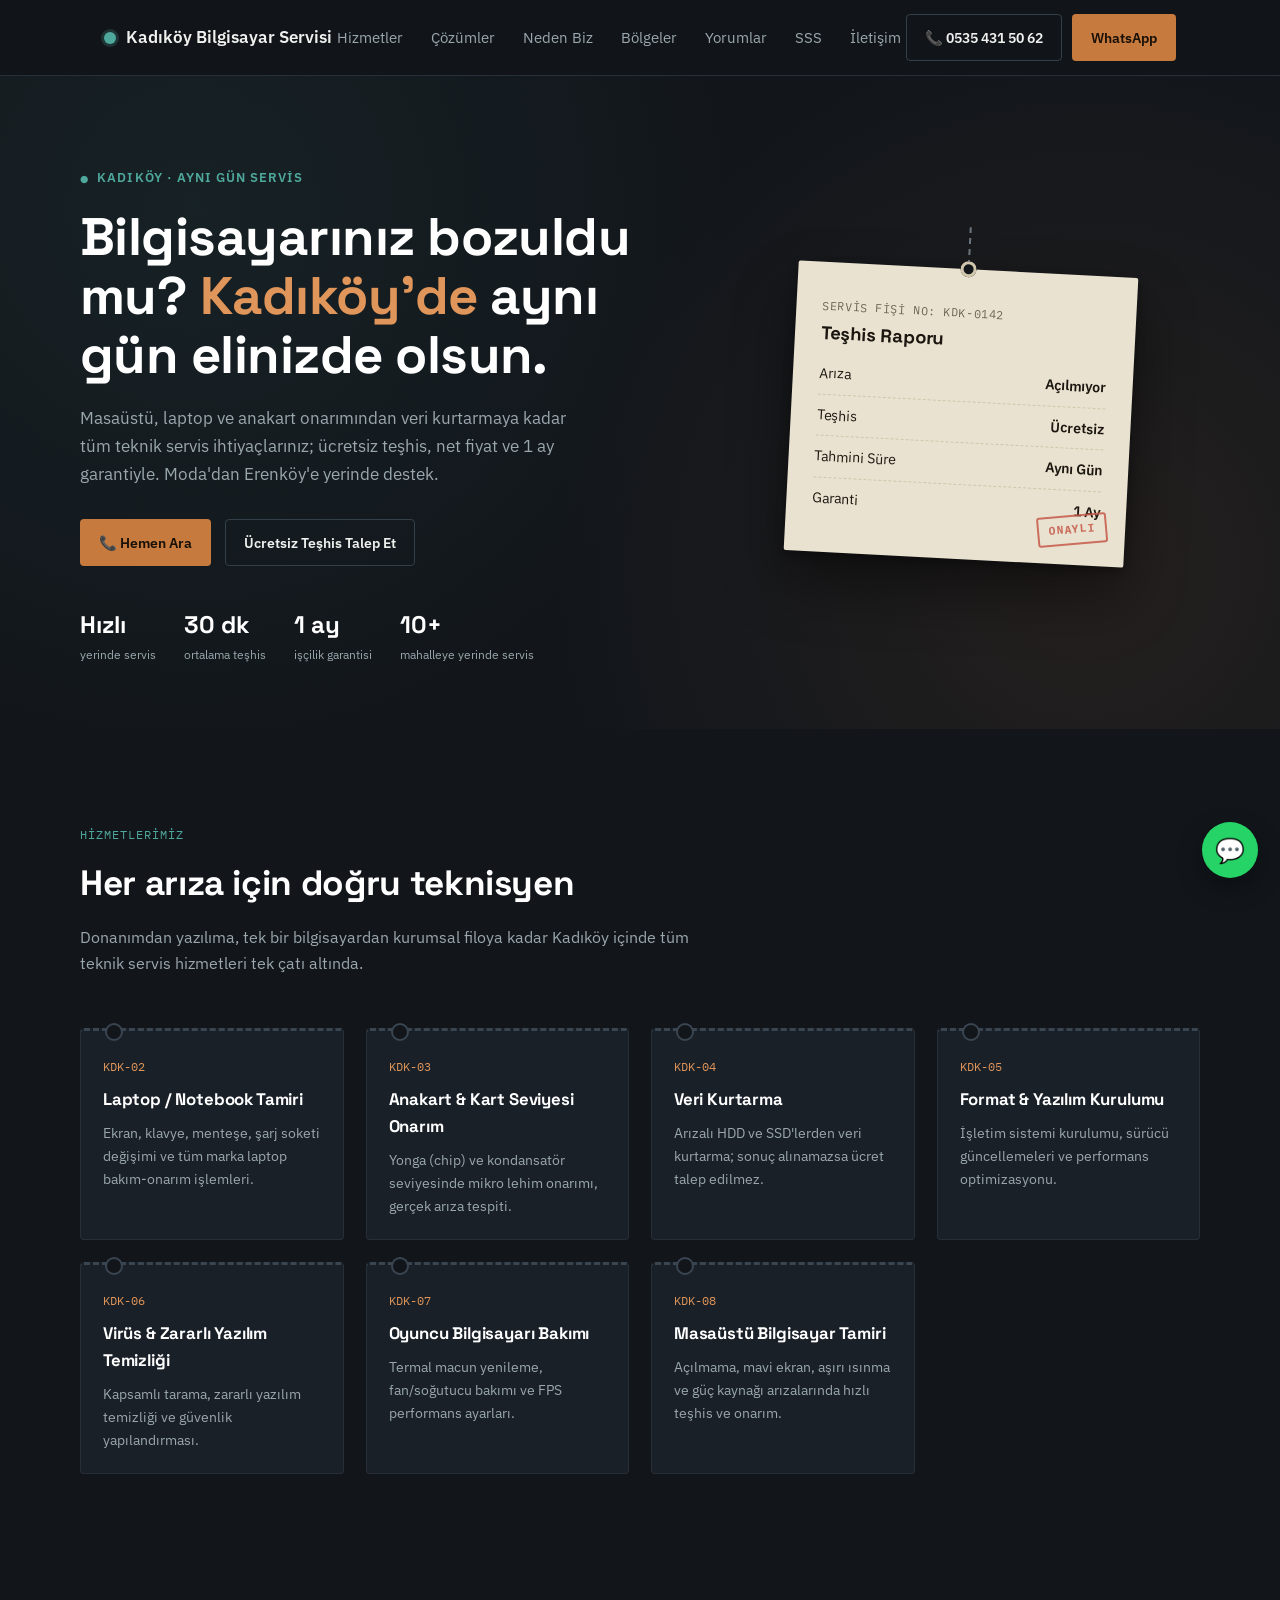
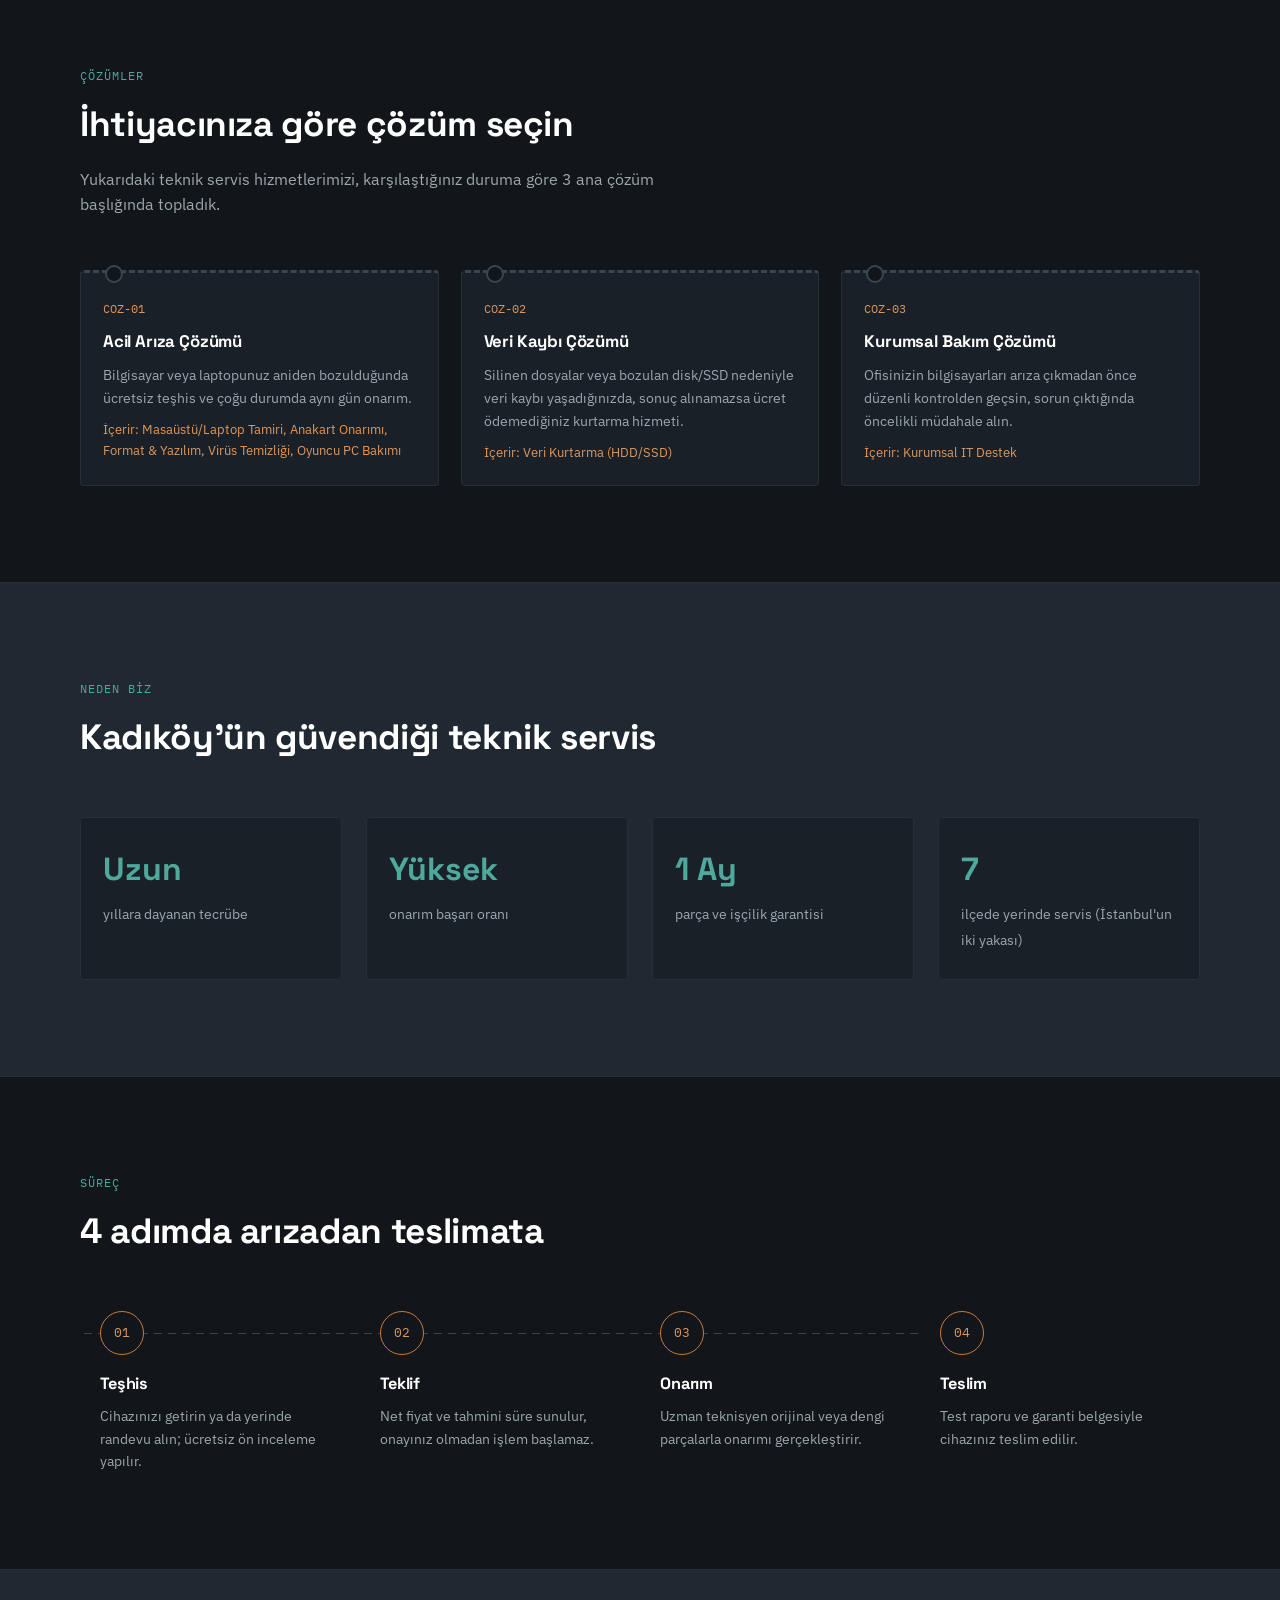
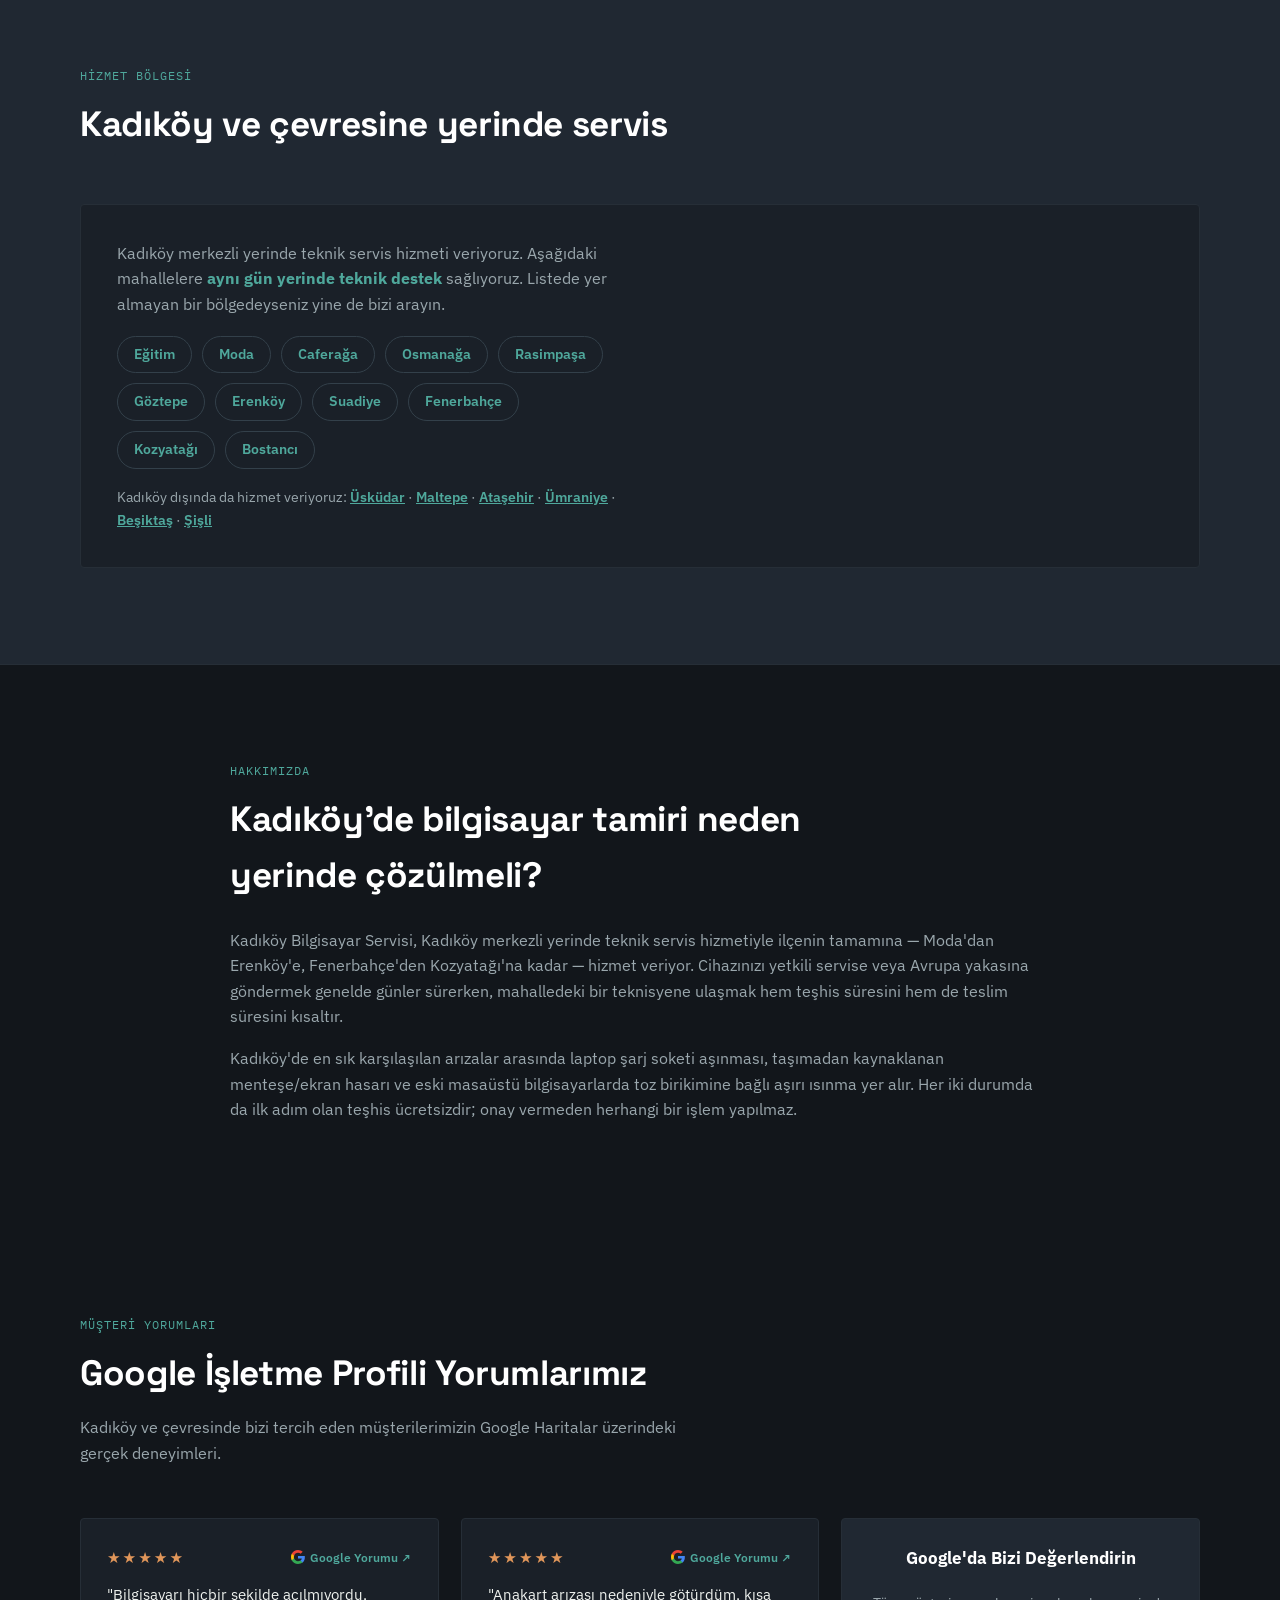
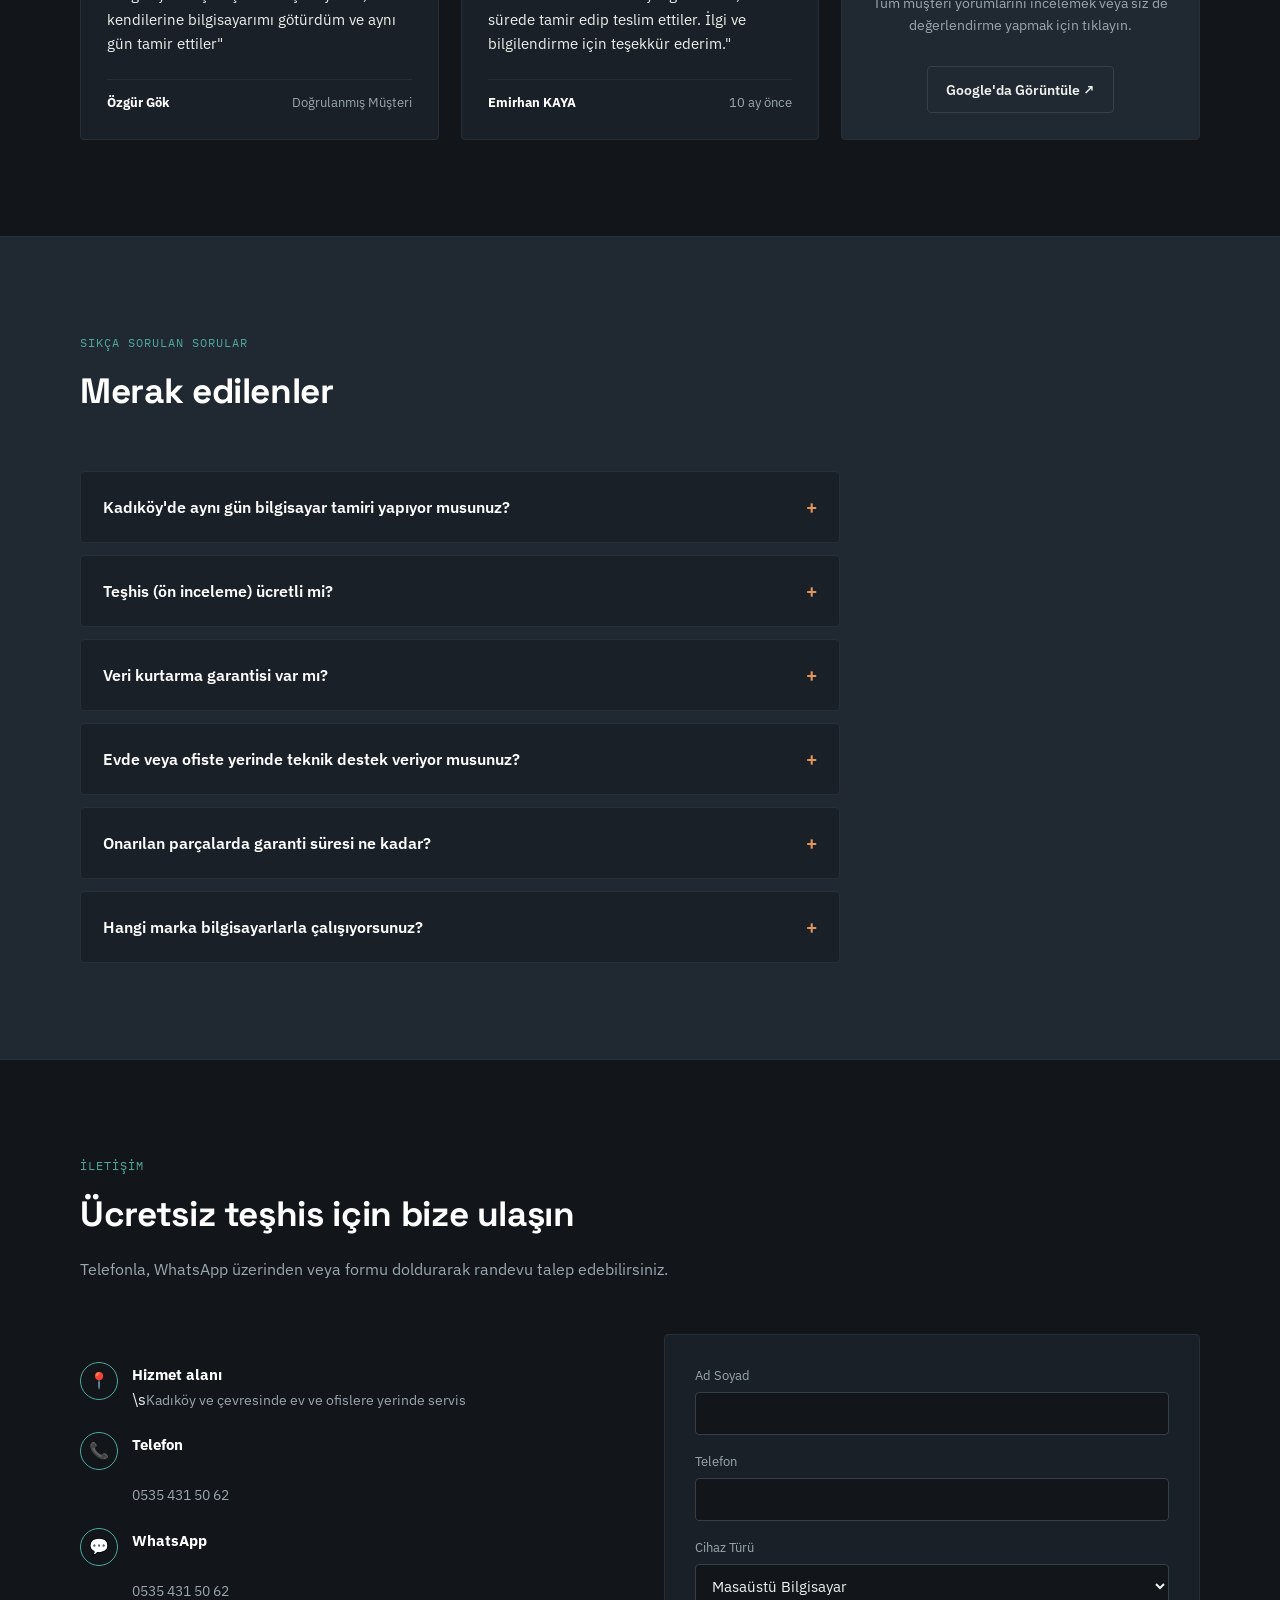
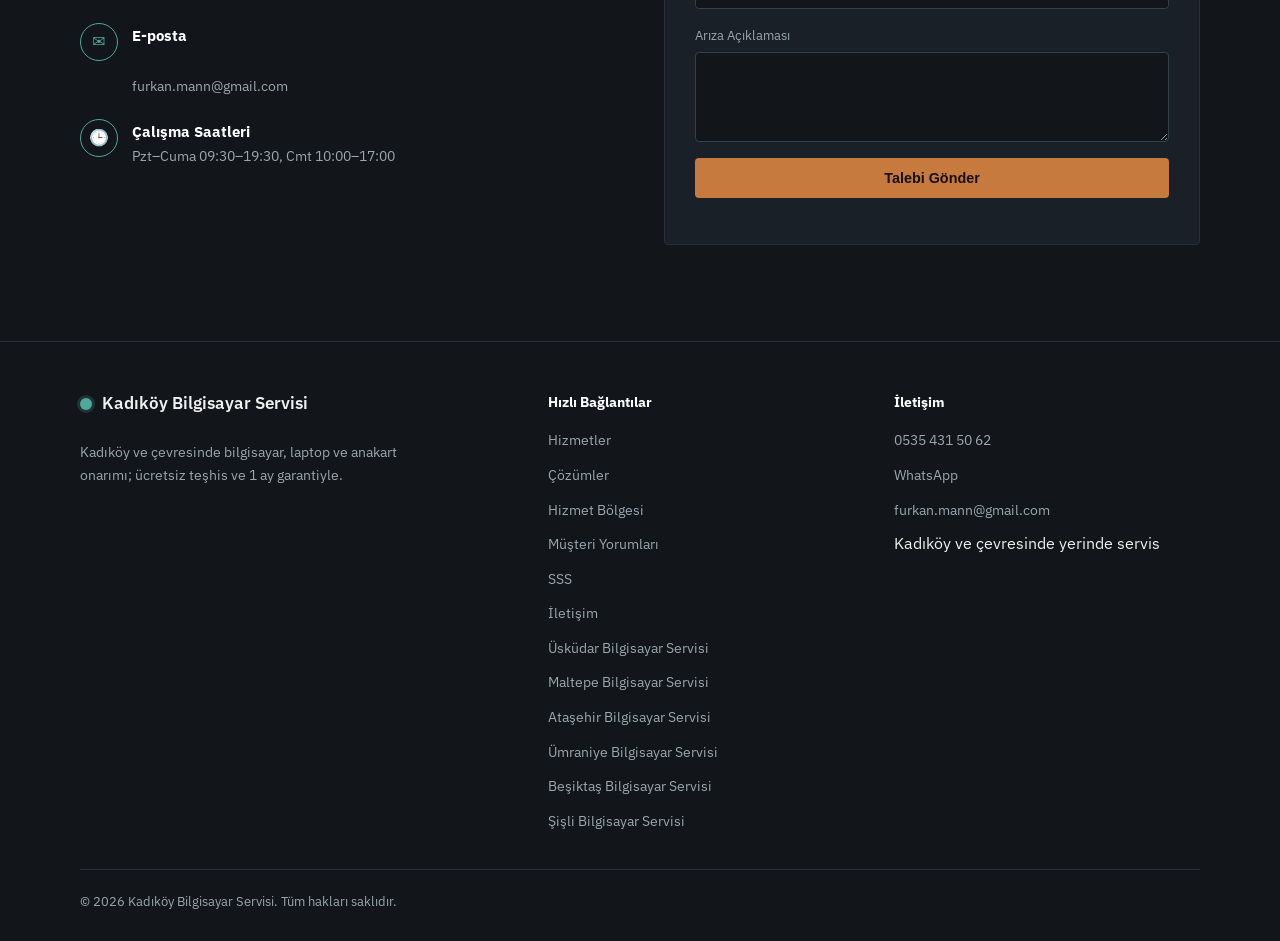
==== index.html @ 8a67ca12 "Update index.html" ====
<!DOCTYPE html>
<html lang="tr">
<head>
<meta charset="UTF-8">
<meta name="viewport" content="width=device-width, initial-scale=1.0">

<!-- ============ TEMEL SEO ============ -->
<title>Kadıköy Bilgisayar Servisi | Aynı Gün Bilgisayar ve Laptop Tamiri</title>
<meta name="description" content="Kadıköy'de bilgisayar, laptop ve anakart tamiri. Ücretsiz teşhis, aynı gün teslim, 1 ay garanti. Moda, Caferağa, Göztepe, Erenköy'e yerinde servis. Hemen arayın.">
<meta name="keywords" content="kadıköy bilgisayar servisi, kadıköy bilgisayar tamiri, kadıköy laptop tamiri, kadıköy notebook tamiri, kadıköy anakart tamiri, kadıköy veri kurtarma, kadıköy bilgisayar bakımı, kadıköy yerinde bilgisayar servisi, moda bilgisayar tamircisi, göztepe bilgisayar servisi">
<meta name="author" content="Kadıköy Bilgisayar Servisi">
<meta name="robots" content="index, follow, max-image-preview:large">
<link rel="canonical" href="https://bilgisayarservisi.site/">

<!-- Coğrafi / yerel SEO etiketleri -->

<!-- ============ SOSYAL PAYLAŞIM (Open Graph / Twitter) ============ -->
<meta property="og:type" content="website">
<meta property="og:title" content="Kadıköy Bilgisayar Servisi | Aynı Gün Bilgisayar ve Laptop Tamiri">
<meta property="og:description" content="Kadıköy'de bilgisayar, laptop ve anakart tamiri. Ücretsiz teşhis, aynı gün teslim, 1 ay garanti.">
<meta property="og:url" content="https://bilgisayarservisi.site/">
<meta property="og:locale" content="tr_TR">
<meta property="og:image" content="https://bilgisayarservisi.site/assets/og-image.png">
<meta property="og:image:width" content="1200">
<meta property="og:image:height" content="630">
<meta property="og:image:alt" content="Kadıköy Bilgisayar Servisi — Aynı gün bilgisayar ve laptop tamiri">
<meta name="twitter:image" content="https://bilgisayarservisi.site/assets/og-image.png">
<meta property="og:site_name" content="Kadıköy Bilgisayar Servisi">
<meta name="twitter:card" content="summary_large_image">
<meta name="twitter:title" content="Kadıköy Bilgisayar Servisi | Aynı Gün Bilgisayar ve Laptop Tamiri">
<meta name="twitter:description" content="Ücretsiz teşhis, aynı gün teslim, 1 ay garanti. Kadıköy ve çevresine yerinde servis.">

<!-- ============ FAVICON ============ -->
<link rel="icon" href="data:image/svg+xml,%3Csvg xmlns='http://www.w3.org/2000/svg' viewBox='0 0 100 100'%3E%3Crect width='100' height='100' rx='20' fill='%2312161b'/%3E%3Ccircle cx='50' cy='42' r='20' fill='none' stroke='%23c67a3d' stroke-width='6'/%3E%3Cline x1='50' y1='62' x2='50' y2='80' stroke='%234fa89c' stroke-width='6'/%3E%3C/svg%3E">

<!-- ============ FONTLAR ============ -->
<link rel="preconnect" href="https://fonts.googleapis.com">
<link rel="preconnect" href="https://fonts.gstatic.com" crossorigin>
<link href="https://fonts.googleapis.com/css2?family=Space+Grotesk:wght@500;600;700&family=IBM+Plex+Sans:wght@400;500;600&family=IBM+Plex+Mono:wght@500;600&display=swap" rel="stylesheet">

<!-- ============ YAPILANDIRILMIŞ VERİ (Schema.org) ============ -->
<script type="application/ld+json">
{
  "@context": "https://schema.org",
  "@type": "LocalBusiness",
  "name": "Kadıköy Bilgisayar Servisi",
  "alternateName": "Kadıköy Bilgisayar Tamiri",
  "url": "https://bilgisayarservisi.site/",
  "telephone": "+905354315062",
  "email": "furkan.mann@gmail.com",
  "priceRange": "₺₺",
  "image": "https://bilgisayarservisi.site/assets/og-image.png",
  "openingHoursSpecification": [
    {
      "@type": "OpeningHoursSpecification",
      "dayOfWeek": ["Monday","Tuesday","Wednesday","Thursday","Friday"],
      "opens": "09:30",
      "closes": "19:30"
    },
    {
      "@type": "OpeningHoursSpecification",
      "dayOfWeek": ["Saturday"],
      "opens": "10:00",
      "closes": "17:00"
    }
  ],
  "areaServed": [
    {"@type": "Place", "name": "Eğitim"},
    {"@type": "Place", "name": "Üsküdar"},
    {"@type": "Place", "name": "Maltepe"},
    {"@type": "Place", "name": "Ataşehir"},
    {"@type": "Place", "name": "Ümraniye"},
    {"@type": "Place", "name": "Beşiktaş"},
    {"@type": "Place", "name": "Şişli"},
    {"@type": "Place", "name": "Moda"},
    {"@type": "Place", "name": "Caferağa"},
    {"@type": "Place", "name": "Osmanağa"},
    {"@type": "Place", "name": "Rasimpaşa"},
    {"@type": "Place", "name": "Göztepe"},
    {"@type": "Place", "name": "Erenköy"},
    {"@type": "Place", "name": "Suadiye"},
    {"@type": "Place", "name": "Fenerbahçe"},
    {"@type": "Place", "name": "Kozyatağı"},
    {"@type": "Place", "name": "Bostancı"}
  ]
  }
</script>

<script type="application/ld+json">
{
  "@context": "https://schema.org",
  "@type": "FAQPage",
  "mainEntity": [
    {
      "@type": "Question",
      "name": "Kadıköy'de aynı gün bilgisayar tamiri yapıyor musunuz?",
      "acceptedAnswer": {
        "@type": "Answer",
        "text": "Evet. Arıza teşhisi genellikle 30 dakika içinde tamamlanır; parça stoktaysa çoğu laptop ve masaüstü onarımı aynı gün içinde teslim edilir. Anakart seviyesi tamir ve parça temini gereken durumlarda süre değişebilir."
      }
    },
    {
      "@type": "Question",
      "name": "Teşhis (ön inceleme) ücretli mi?",
      "acceptedAnswer": {
        "@type": "Answer",
        "text": "İlk teşhis ücretsizdir. Arızayı tespit ettikten sonra net fiyat teklifi sunulur, onay vermeden herhangi bir işlem yapılmaz."
      }
    },
    {
      "@type": "Question",
      "name": "Veri kurtarma garantisi var mı?",
      "acceptedAnswer": {
        "@type": "Answer",
        "text": "Bozuk disk veya SSD üzerinden veri kurtarma başarı oranı arızanın türüne göre değişir. Ön inceleme sonrası kurtarılabilecek veri hakkında net bilgi verilir; veri kurtarılamazsa kurtarma ücreti alınmaz."
      }
    },
    {
      "@type": "Question",
      "name": "Evde veya ofiste yerinde teknik destek veriyor musunuz?",
      "acceptedAnswer": {
        "@type": "Answer",
        "text": "Evet, Kadıköy, Üsküdar, Maltepe, Ataşehir, Ümraniye, Beşiktaş ve Şişli'nin çeşitli mahallelerine yerinde teknik destek sağlanmaktadır; İstanbul'un iki yakasında da hizmet veriyoruz."
      }
    },
    {
      "@type": "Question",
      "name": "Onarılan parçalarda garanti süresi ne kadar?",
      "acceptedAnswer": {
        "@type": "Answer",
        "text": "Değişen parçalar ve yapılan işçilik 1 ay garanti kapsamındadır. Garanti belgesi teslimat sırasında verilir."
      }
    },
    {
      "@type": "Question",
      "name": "Hangi marka bilgisayarlarla çalışıyorsunuz?",
      "acceptedAnswer": {
        "@type": "Answer",
        "text": "Apple (MacBook), Asus, Lenovo, HP, Dell, Casper, Monster, MSI ve Acer dahil olmak üzere hemen hemen tüm marka masaüstü ve laptop modellerine servis verilmektedir."
      }
    }
  ]
}
</script>

<style>
  :root{
    --graphite: #12161b;
    --panel: #1a2028;
    --panel-2: #202832;
    --paper: #e9e2d0;
    --paper-line: #cfc6ab;
    --copper: #c67a3d;
    --copper-bright: #e0965a;
    --teal: #4fa89c;
    --text: #eef1ee;
    --text-muted: #9aa7ad;
    --ink: #1b1710;
    --danger: #c65a4a;
    --radius: 4px;
    --max: 1120px;
  }

  *{box-sizing:border-box; margin:0; padding:0;}
  html{scroll-behavior:smooth;}

  body{
    background:var(--graphite);
    color:var(--text);
    font-family:'IBM Plex Sans', system-ui, sans-serif;
    line-height:1.6;
    -webkit-font-smoothing:antialiased;
  }

  @media (prefers-reduced-motion: reduce){
    html{scroll-behavior:auto;}
    *{animation-duration:0.001ms !important; transition-duration:0.001ms !important;}
  }

  h1,h2,h3,.mono{font-family:'Space Grotesk', sans-serif; letter-spacing:-0.01em;}
  .label, .tag-serial, .stamp, .price{font-family:'IBM Plex Mono', monospace;}

  a{color:inherit;}
  img{max-width:100%; display:block;}
  section{padding:96px 24px;}
  .wrap{max-width:var(--max); margin:0 auto;}

  :focus-visible{outline:3px solid var(--teal); outline-offset:3px;}

  /* ============ NAV ============ */
  header.site-header{
    position:sticky; top:0; z-index:50;
    background:rgba(18,22,27,0.92);
    backdrop-filter:blur(8px);
    border-bottom:1px solid #262e37;
  }
  .nav{
    max-width:var(--max); margin:0 auto;
    display:flex; align-items:center; justify-content:space-between;
    padding:14px 24px;
  }
  .logo{
    display:flex; align-items:center; gap:10px;
    font-size:1.05rem; font-weight:600; color:var(--text);
    text-decoration:none;
  }
  .logo .dot{
    width:12px; height:12px; border-radius:50%;
    background:var(--teal);
    box-shadow:0 0 0 3px rgba(79,168,156,0.2);
    flex-shrink:0;
  }
  .nav-links{display:flex; gap:28px; list-style:none;}
  .nav-links li{list-style:none;}
  .nav-links a{
    font-size:0.92rem; color:var(--text-muted); text-decoration:none;
    transition:color .15s ease;
  }
  .nav-links a:hover{color:var(--copper-bright);}
  .mobile-cta-item{display:none;}
  .nav-cta{
    display:flex; gap:10px; align-items:center;
  }
  .btn{
    display:inline-flex; align-items:center; gap:8px;
    padding:11px 18px; border-radius:var(--radius);
    font-size:0.9rem; font-weight:600; text-decoration:none;
    border:1px solid transparent; cursor:pointer;
    transition:transform .15s ease, box-shadow .15s ease, background .15s ease;
    white-space:nowrap;
  }
  .btn:hover{transform:translateY(-1px);}
  .btn-primary{background:var(--copper); color:#181008;}
  .btn-primary:hover{background:var(--copper-bright); box-shadow:0 6px 18px rgba(198,122,61,0.35);}
  .btn-ghost{border-color:#33404a; color:var(--text);}
  .btn-ghost:hover{border-color:var(--teal); color:var(--teal);}
  .btn-block{width:100%; justify-content:center;}

  .nav-toggle{display:none; background:none; border:1px solid #33404a; border-radius:var(--radius); color:var(--text); width:40px; height:40px; font-size:1.2rem;}

  /* ============ HERO ============ */
  .hero{
    padding:88px 24px 64px;
    position:relative;
    overflow:hidden;
    background:
      radial-gradient(circle at 15% 20%, rgba(79,168,156,0.08), transparent 45%),
      radial-gradient(circle at 85% 75%, rgba(198,122,61,0.10), transparent 45%);
  }
  .hero-grid{
    max-width:var(--max); margin:0 auto;
    display:grid; grid-template-columns:1.1fr 0.9fr; gap:56px; align-items:center;
  }
  .eyebrow{
    display:inline-flex; align-items:center; gap:8px;
    color:var(--teal); font-size:0.8rem; letter-spacing:0.08em; text-transform:uppercase;
    margin-bottom:18px; font-weight:600;
  }
  .eyebrow::before{content:"●"; font-size:0.6rem;}
  h1{font-size:clamp(2.1rem, 4.2vw, 3.3rem); line-height:1.12; font-weight:700; color:#fff; margin-bottom:20px;}
  h1 .accent{color:var(--copper-bright);}
  .hero p.lead{color:var(--text-muted); font-size:1.08rem; max-width:520px; margin-bottom:32px;}
  .hero-actions{display:flex; gap:14px; flex-wrap:wrap; margin-bottom:40px;}
  .trust-row{display:flex; gap:28px; flex-wrap:wrap;}
  .trust-item{display:flex; flex-direction:column;}
  .trust-item strong{font-family:'Space Grotesk'; font-size:1.5rem; color:#fff;}
  .trust-item span{font-size:0.78rem; color:var(--text-muted);}

  /* Signature element: hanging repair ticket */
  .ticket-stub{
    position:relative;
    justify-self:center;
    background:var(--paper);
    color:var(--ink);
    width:min(340px, 100%);
    padding:30px 26px 34px;
    border-radius:2px;
    transform:rotate(3deg);
    box-shadow:0 30px 60px rgba(0,0,0,0.45), 0 4px 10px rgba(0,0,0,0.3);
  }
  .ticket-stub::before{
    content:"";
    position:absolute; left:50%; top:-42px; transform:translateX(-50%);
    width:2px; height:44px;
    background:repeating-linear-gradient(180deg, #6b7680 0 6px, transparent 6px 11px);
  }
  .ticket-hole{
    position:absolute; left:50%; top:-8px; transform:translateX(-50%);
    width:16px; height:16px; border-radius:50%;
    background:var(--graphite);
    box-shadow:inset 0 0 0 3px var(--paper-line);
  }
  .ticket-stub .tag-serial{font-size:0.72rem; letter-spacing:0.05em; color:#6b6250; margin-bottom:14px;}
  .ticket-stub h3{font-size:1.15rem; margin-bottom:6px; color:var(--ink);}
  .ticket-stub .ticket-row{
    display:flex; justify-content:space-between; padding:9px 0; border-bottom:1px dashed var(--paper-line);
    font-size:0.88rem;
  }
  .ticket-stub .ticket-row:last-of-type{border-bottom:none;}
  .ticket-stub .ticket-row span:last-child{font-weight:600;}
  .stamp{
    position:absolute; right:18px; bottom:20px;
    border:2px solid var(--danger); color:var(--danger);
    padding:4px 10px; border-radius:3px;
    font-size:0.7rem; font-weight:700; letter-spacing:0.06em;
    transform:rotate(-8deg);
    opacity:0.85;
  }

  /* ============ SECTION HEADERS ============ */
  .section-head{max-width:640px; margin-bottom:52px;}
  .section-head .label{color:var(--teal); font-size:0.78rem; letter-spacing:0.08em; text-transform:uppercase; display:block; margin-bottom:10px;}
  .section-head h2{font-size:clamp(1.6rem, 3vw, 2.2rem); color:#fff; margin-bottom:14px;}
  .section-head p{color:var(--text-muted);}

  /* ============ SERVICES ============ */
  .services-grid{
    display:grid; grid-template-columns:repeat(auto-fit, minmax(250px, 1fr)); gap:22px;
  }
  .service-tag{
    position:relative;
    background:var(--panel);
    border:1px solid #262e37;
    border-top:3px dashed #3a4552;
    border-radius:var(--radius);
    padding:26px 22px 22px;
    transition:transform .18s ease, border-color .18s ease;
  }
  .service-tag:hover{transform:translateY(-4px) rotate(-0.4deg); border-top-color:var(--copper);}
  .service-tag::before{
    content:"";
    position:absolute; top:-8px; left:24px;
    width:14px; height:14px; border-radius:50%;
    background:var(--graphite); border:2px solid #3a4552;
  }
  .service-tag .tag-serial{color:var(--copper-bright); font-size:0.75rem; margin-bottom:10px; display:block;}
  .service-tag h3{font-size:1.05rem; color:#fff; margin-bottom:8px;}
  .service-tag p{color:var(--text-muted); font-size:0.9rem;}

  /* ============ WHY US / STATS ============ */
  .why-grid{display:grid; grid-template-columns:repeat(4, 1fr); gap:24px;}
  .why-card{
    background:var(--panel); border:1px solid #262e37; border-radius:var(--radius);
    padding:26px 22px; text-align:left;
  }
  .why-card strong{font-family:'Space Grotesk'; font-size:2rem; color:var(--teal); display:block; margin-bottom:6px;}
  .why-card span{color:var(--text-muted); font-size:0.88rem;}

  /* ============ PROCESS ============ */
  .process-row{
    display:grid; grid-template-columns:repeat(4, 1fr); gap:0;
    position:relative;
  }
  .process-step{
    padding:0 20px; position:relative;
  }
  .process-step:not(:last-child)::after{
    content:"";
    position:absolute; top:22px; right:-4px; width:100%; height:1px;
    background:repeating-linear-gradient(90deg, #3a4552 0 8px, transparent 8px 14px);
  }
  .process-num{
    font-family:'IBM Plex Mono'; font-size:0.8rem; color:var(--copper-bright);
    width:44px; height:44px; border:1px solid var(--copper); border-radius:50%;
    display:flex; align-items:center; justify-content:center; margin-bottom:16px;
    background:var(--graphite); position:relative; z-index:1;
  }
  .process-step h3{font-size:1.02rem; color:#fff; margin-bottom:8px;}
  .process-step p{color:var(--text-muted); font-size:0.88rem;}

  /* ============ AREAS SERVED ============ */
  .areas-panel{
    background:var(--panel); border:1px solid #262e37; border-radius:var(--radius);
    padding:36px; display:grid; grid-template-columns:1fr 1fr; gap:40px; align-items:center;
  }
  .area-chip-list{display:flex; flex-wrap:wrap; gap:10px;}
  .area-chip{
    border:1px solid #33404a; border-radius:99px; padding:7px 16px;
    font-size:0.85rem; color:var(--text-muted);
  }
  .area-chip strong{color:var(--teal); font-weight:600;}

  /* ============ TESTIMONIALS (YORUMLAR) ============ */
  .testi-grid{display:grid; grid-template-columns:repeat(auto-fit, minmax(300px, 1fr)); gap:22px;}
  .testi-card{
    background:var(--panel); border:1px solid #262e37; border-radius:var(--radius);
    padding:26px; display:flex; flex-direction:column; gap:14px; text-decoration:none;
    transition:transform .18s ease, border-color .18s ease;
  }
  .testi-card:hover{transform:translateY(-3px); border-color:#3a4552;}
  .stars{color:var(--copper-bright); letter-spacing:2px; font-size:0.95rem;}
  .testi-card p.quote{color:var(--text); font-size:0.94rem; flex-grow:1;}
  .testi-who{display:flex; justify-content:space-between; align-items:center; font-size:0.84rem; color:var(--text-muted); border-top:1px solid #262e37; padding-top:12px;}

  /* ============ FAQ ============ */
  .faq-list{display:flex; flex-direction:column; gap:12px; max-width:760px;}
  .faq-item{background:var(--panel); border:1px solid #262e37; border-radius:var(--radius); overflow:hidden;}
  .faq-q{
    width:100%; text-align:left; background:none; border:none; color:#fff;
    padding:20px 22px; font-size:1rem; font-weight:600; cursor:pointer;
    display:flex; justify-content:space-between; align-items:center; gap:16px;
    font-family:'IBM Plex Sans';
  }
  .faq-q .plus{font-family:'IBM Plex Mono'; color:var(--copper-bright); font-size:1.2rem; transition:transform .2s ease; flex-shrink:0;}
  .faq-item[data-open="true"] .faq-q .plus{transform:rotate(45deg);}
  .faq-a{max-height:0; overflow:hidden; transition:max-height .25s ease;}
  .faq-a p{padding:0 22px 20px; color:var(--text-muted); font-size:0.92rem;}

  /* ============ CONTACT ============ */
  .contact-grid{display:grid; grid-template-columns:1fr 1fr; gap:48px; align-items:start;}
  .contact-info-list{display:flex; flex-direction:column; gap:20px; margin:28px 0;}
  .contact-info-item{display:flex; gap:14px;}
  .contact-icon{
    width:38px; height:38px; border-radius:50%; border:1px solid var(--teal); color:var(--teal);
    display:flex; align-items:center; justify-content:center; flex-shrink:0; font-size:1rem;
  }
  .contact-info-item strong{display:block; color:#fff; font-size:0.95rem;}
  .contact-info-item span, .contact-info-item a{color:var(--text-muted); font-size:0.9rem; text-decoration:none;}
  .map-frame{
    border:1px solid #262e37; border-radius:var(--radius); overflow:hidden; height:280px;
  }
  .map-frame iframe{width:100%; height:100%; border:0; filter:grayscale(0.3) invert(0.92) contrast(0.9);}

  form.contact-form{
    background:var(--panel); border:1px solid #262e37; border-radius:var(--radius); padding:30px;
    display:flex; flex-direction:column; gap:16px;
  }
  .form-row{display:flex; flex-direction:column; gap:6px;}
  .form-row label{font-size:0.82rem; color:var(--text-muted);}
  .form-row input, .form-row select, .form-row textarea{
    background:var(--graphite); border:1px solid #33404a; border-radius:var(--radius);
    padding:11px 12px; color:var(--text); font-family:inherit; font-size:0.92rem;
  }
  .form-row textarea{resize:vertical; min-height:90px;}
  .form-note{font-size:0.78rem; color:var(--text-muted);}

  /* ============ FOOTER ============ */
  footer{border-top:1px solid #262e37; padding:48px 24px 28px;}
  .footer-grid{display:grid; grid-template-columns:1.4fr 1fr 1fr; gap:40px; margin-bottom:36px;}
  .footer-grid h4{color:#fff; font-size:0.9rem; margin-bottom:14px;}
  .footer-grid ul{list-style:none; display:flex; flex-direction:column; gap:9px;}
  .footer-grid ul a{color:var(--text-muted); text-decoration:none; font-size:0.88rem;}
  .footer-grid ul a:hover{color:var(--teal);}
  .footer-bottom{
    display:flex; justify-content:space-between; align-items:center; flex-wrap:wrap; gap:12px;
    border-top:1px solid #262e37; padding-top:22px; font-size:0.8rem; color:var(--text-muted);
  }

  /* ============ FLOATING WHATSAPP ============ */
  .float-wa{
    position:fixed; bottom:22px; right:22px; z-index:60;
    width:56px; height:56px; border-radius:50%;
    background:#25D366; color:#0b1a10;
    display:flex; align-items:center; justify-content:center;
    box-shadow:0 10px 24px rgba(0,0,0,0.4);
    text-decoration:none; font-size:1.5rem;
  }

  /* ============ RESPONSIVE ============ */
  @media (max-width: 900px){
    .hero-grid{grid-template-columns:1fr;}
    .ticket-stub{margin-top:24px;}
    .why-grid{grid-template-columns:repeat(2,1fr);}
    .process-row{grid-template-columns:1fr; gap:32px;}
    .process-step::after{display:none;}
    .areas-panel{grid-template-columns:1fr;}
    .testi-grid{grid-template-columns:1fr;}
    .contact-grid{grid-template-columns:1fr;}
    .footer-grid{grid-template-columns:1fr; gap:26px;}
  }
  @media (max-width: 700px){
    .nav-links{display:none;}
    .nav-toggle{display:block;}
    .nav-cta{display:none;}
    .mobile-cta-item{display:block; margin-top:6px;}
    section{padding:64px 20px;}
  }
</style>
</head>
<body>

<!-- ============ HEADER ============ -->
<header class="site-header">
  <nav class="nav">
    <a href="#anasayfa" class="logo"><span class="dot"></span> Kadıköy Bilgisayar Servisi</a>
    <ul class="nav-links">
      <li><a href="#hizmetler">Hizmetler</a></li>
      <li><a href="#cozumler">Çözümler</a></li>
      <li><a href="#neden-biz">Neden Biz</a></li>
      <li><a href="#bolgeler">Bölgeler</a></li>
      <li><a href="#yorumlar">Yorumlar</a></li>
      <li><a href="#sss">SSS</a></li>
      <li><a href="#iletisim">İletişim</a></li>
      <li class="mobile-cta-item"><a href="tel:+905354315062" class="btn btn-ghost btn-block">📞 0535 431 50 62</a></li>
      <li class="mobile-cta-item"><a href="https://wa.me/905354315062" class="btn btn-primary btn-block">WhatsApp</a></li>
    </ul>
    <div class="nav-cta">
      <a href="tel:+905354315062" class="btn btn-ghost">📞 0535 431 50 62</a>
      <a href="https://wa.me/905354315062" class="btn btn-primary">WhatsApp</a>
    </div>
    <button class="nav-toggle" id="navToggle" aria-label="Menüyü aç">☰</button>
  </nav>
</header>

<!-- ============ HERO ============ -->
<section class="hero" id="anasayfa">
  <div class="hero-grid">
    <div>
      <span class="eyebrow">Kadıköy · Aynı Gün Servis</span>
      <h1>Bilgisayarınız bozuldu mu? <span class="accent">Kadıköy'de</span> aynı gün elinizde olsun.</h1>
      <p class="lead">Masaüstü, laptop ve anakart onarımından veri kurtarmaya kadar tüm teknik servis ihtiyaçlarınız; ücretsiz teşhis, net fiyat ve 1 ay garantiyle. Moda'dan Erenköy'e yerinde destek.</p>
      <div class="hero-actions">
        <a href="tel:+905354315062" class="btn btn-primary">📞 Hemen Ara</a>
        <a href="#iletisim" class="btn btn-ghost">Ücretsiz Teşhis Talep Et</a>
      </div>
      <div class="trust-row">
        <div class="trust-item"><strong>Hızlı</strong><span>yerinde servis</span></div>
        <div class="trust-item"><strong>30 dk</strong><span>ortalama teşhis</span></div>
        <div class="trust-item"><strong>1 ay</strong><span>işçilik garantisi</span></div>
        <div class="trust-item"><strong>10+</strong><span>mahalleye yerinde servis</span></div>
      </div>
    </div>

    <div class="ticket-stub">
      <div class="ticket-hole"></div>
      <span class="tag-serial">SERVİS FİŞİ NO: KDK-0142</span>
      <h3>Teşhis Raporu</h3>
      <div class="ticket-row"><span>Arıza</span><span>Açılmıyor</span></div>
      <div class="ticket-row"><span>Teşhis</span><span>Ücretsiz</span></div>
      <div class="ticket-row"><span>Tahmini Süre</span><span>Aynı Gün</span></div>
      <div class="ticket-row"><span>Garanti</span><span>1 Ay</span></div>
      <span class="stamp">ONAYLI</span>
    </div>
  </div>
</section>

<!-- ============ SERVICES ============ -->
<section id="hizmetler">
  <div class="wrap">
    <div class="section-head">
      <span class="label">Hizmetlerimiz</span>
      <h2>Her arıza için doğru teknisyen</h2>
      <p>Donanımdan yazılıma, tek bir bilgisayardan kurumsal filoya kadar Kadıköy içinde tüm teknik servis hizmetleri tek çatı altında.</p>
    </div>
    <div class="services-grid">
      <article class="service-tag">
        <span class="tag-serial">KDK-02</span>
        <h3>Laptop / Notebook Tamiri</h3>
        <p>Ekran, klavye, menteşe, şarj soketi değişimi ve tüm marka laptop bakım-onarım işlemleri.</p>
      </article>
      <article class="service-tag">
        <span class="tag-serial">KDK-03</span>
        <h3>Anakart & Kart Seviyesi Onarım</h3>
        <p>Yonga (chip) ve kondansatör seviyesinde mikro lehim onarımı, gerçek arıza tespiti.</p>
      </article>
      <article class="service-tag">
        <span class="tag-serial">KDK-04</span>
        <h3>Veri Kurtarma</h3>
        <p>Arızalı HDD ve SSD'lerden veri kurtarma; sonuç alınamazsa ücret talep edilmez.</p>
      </article>
      <article class="service-tag">
        <span class="tag-serial">KDK-05</span>
        <h3>Format & Yazılım Kurulumu</h3>
        <p>İşletim sistemi kurulumu, sürücü güncellemeleri ve performans optimizasyonu.</p>
      </article>
      <article class="service-tag">
        <span class="tag-serial">KDK-06</span>
        <h3>Virüs & Zararlı Yazılım Temizliği</h3>
        <p>Kapsamlı tarama, zararlı yazılım temizliği ve güvenlik yapılandırması.</p>
      </article>
      <article class="service-tag">
        <span class="tag-serial">KDK-07</span>
        <h3>Oyuncu Bilgisayarı Bakımı</h3>
        <p>Termal macun yenileme, fan/soğutucu bakımı ve FPS performans ayarları.</p>
      </article>
      <article class="service-tag">
        <span class="tag-serial">KDK-08</span>
        <h3>Masaüstü Bilgisayar Tamiri</h3>
        <p>Açılmama, mavi ekran, aşırı ısınma ve güç kaynağı arızalarında hızlı teşhis ve onarım.</p>
      </article>
    </div>
  </div>
</section>

<!-- ============ ÇÖZÜMLER ============ -->
<section id="cozumler">
  <div class="wrap">
    <div class="section-head">
      <span class="label">Çözümler</span>
      <h2>İhtiyacınıza göre çözüm seçin</h2>
      <p>Yukarıdaki teknik servis hizmetlerimizi, karşılaştığınız duruma göre 3 ana çözüm başlığında topladık.</p>
    </div>
    <div class="services-grid">
      <article class="service-tag">
        <span class="tag-serial">COZ-01</span>
        <h3>Acil Arıza Çözümü</h3>
        <p>Bilgisayar veya laptopunuz aniden bozulduğunda ücretsiz teşhis ve çoğu durumda aynı gün onarım.</p>
        <p style="margin-top:10px; font-size:0.82rem; color:var(--copper-bright);">İçerir: Masaüstü/Laptop Tamiri, Anakart Onarımı, Format &amp; Yazılım, Virüs Temizliği, Oyuncu PC Bakımı</p>
      </article>
      <article class="service-tag">
        <span class="tag-serial">COZ-02</span>
        <h3>Veri Kaybı Çözümü</h3>
        <p>Silinen dosyalar veya bozulan disk/SSD nedeniyle veri kaybı yaşadığınızda, sonuç alınamazsa ücret ödemediğiniz kurtarma hizmeti.</p>
        <p style="margin-top:10px; font-size:0.82rem; color:var(--copper-bright);">İçerir: Veri Kurtarma (HDD/SSD)</p>
      </article>
      <article class="service-tag">
        <span class="tag-serial">COZ-03</span>
        <h3>Kurumsal Bakım Çözümü</h3>
        <p>Ofisinizin bilgisayarları arıza çıkmadan önce düzenli kontrolden geçsin, sorun çıktığında öncelikli müdahale alın.</p>
        <p style="margin-top:10px; font-size:0.82rem; color:var(--copper-bright);">İçerir: Kurumsal IT Destek</p>
      </article>
    </div>
  </div>
</section>

<!-- ============ WHY US ============ -->
<section id="neden-biz" style="background:var(--panel-2); border-top:1px solid #262e37; border-bottom:1px solid #262e37;">
  <div class="wrap">
    <div class="section-head">
      <span class="label">Neden Biz</span>
      <h2>Kadıköy'ün güvendiği teknik servis</h2>
    </div>
    <div class="why-grid">
      <div class="why-card"><strong>Uzun</strong><span>yıllara dayanan tecrübe</span></div>
      <div class="why-card"><strong>Yüksek</strong><span>onarım başarı oranı</span></div>
      <div class="why-card"><strong>1 Ay</strong><span>parça ve işçilik garantisi</span></div>
      <div class="why-card"><strong>7</strong><span>ilçede yerinde servis (İstanbul'un iki yakası)</span></div>
    </div>
  </div>
</section>

<!-- ============ PROCESS ============ -->
<section>
  <div class="wrap">
    <div class="section-head">
      <span class="label">Süreç</span>
      <h2>4 adımda arızadan teslimata</h2>
    </div>
    <div class="process-row">
      <div class="process-step">
        <div class="process-num">01</div>
        <h3>Teşhis</h3>
        <p>Cihazınızı getirin ya da yerinde randevu alın; ücretsiz ön inceleme yapılır.</p>
      </div>
      <div class="process-step">
        <div class="process-num">02</div>
        <h3>Teklif</h3>
        <p>Net fiyat ve tahmini süre sunulur, onayınız olmadan işlem başlamaz.</p>
      </div>
      <div class="process-step">
        <div class="process-num">03</div>
        <h3>Onarım</h3>
        <p>Uzman teknisyen orijinal veya dengi parçalarla onarımı gerçekleştirir.</p>
      </div>
      <div class="process-step">
        <div class="process-num">04</div>
        <h3>Teslim</h3>
        <p>Test raporu ve garanti belgesiyle cihazınız teslim edilir.</p>
      </div>
    </div>
  </div>
</section>

<!-- ============ AREAS SERVED ============ -->
<section id="bolgeler" style="background:var(--panel-2); border-top:1px solid #262e37; border-bottom:1px solid #262e37;">
  <div class="wrap">
    <div class="section-head">
      <span class="label">Hizmet Bölgesi</span>
      <h2>Kadıköy ve çevresine yerinde servis</h2>
    </div>
    <div class="areas-panel">
      <div>
        <p style="color:var(--text-muted); margin-bottom:18px;">Kadıköy merkezli yerinde teknik servis hizmeti veriyoruz. Aşağıdaki mahallelere <strong style="color:var(--teal);">aynı gün yerinde teknik destek</strong> sağlıyoruz. Listede yer almayan bir bölgedeyseniz yine de bizi arayın.</p>
        <div class="area-chip-list">
          <span class="area-chip"><strong>Eğitim</strong></span>
          <span class="area-chip"><strong>Moda</strong></span>
          <span class="area-chip"><strong>Caferağa</strong></span>
          <span class="area-chip"><strong>Osmanağa</strong></span>
          <span class="area-chip"><strong>Rasimpaşa</strong></span>
          <span class="area-chip"><strong>Göztepe</strong></span>
          <span class="area-chip"><strong>Erenköy</strong></span>
          <span class="area-chip"><strong>Suadiye</strong></span>
          <span class="area-chip"><strong>Fenerbahçe</strong></span>
          <span class="area-chip"><strong>Kozyatağı</strong></span>
          <span class="area-chip"><strong>Bostancı</strong></span>
        </div>
        <p style="color:var(--text-muted); margin-top:16px; font-size:0.9rem;">Kadıköy dışında da hizmet veriyoruz: <a href="uskudar-bilgisayar-servisi.html" style="color:var(--teal); font-weight:600;">Üsküdar</a> · <a href="maltepe-bilgisayar-servisi.html" style="color:var(--teal); font-weight:600;">Maltepe</a> · <a href="atasehir-bilgisayar-servisi.html" style="color:var(--teal); font-weight:600;">Ataşehir</a> · <a href="umraniye-bilgisayar-servisi.html" style="color:var(--teal); font-weight:600;">Ümraniye</a> · <a href="besiktas-bilgisayar-servisi.html" style="color:var(--teal); font-weight:600;">Beşiktaş</a> · <a href="sisli-bilgisayar-servisi.html" style="color:var(--teal); font-weight:600;">Şişli</a></p>
      </div>
    </div>
  </div>
</section>

<!-- ============ HAKKIMIZDA / TOPICAL İÇERİK ============ -->
<section aria-labelledby="hakkimizda-baslik">
  <div class="wrap" style="max-width:820px;">
    <div class="section-head" style="margin-bottom:24px;">
      <span class="label">Hakkımızda</span>
      <h2 id="hakkimizda-baslik">Kadıköy'de bilgisayar tamiri neden yerinde çözülmeli?</h2>
    </div>
    <p style="color:var(--text-muted); margin-bottom:16px;">Kadıköy Bilgisayar Servisi, Kadıköy merkezli yerinde teknik servis hizmetiyle ilçenin tamamına — Moda'dan Erenköy'e, Fenerbahçe'den Kozyatağı'na kadar — hizmet veriyor. Cihazınızı yetkili servise veya Avrupa yakasına göndermek genelde günler sürerken, mahalledeki bir teknisyene ulaşmak hem teşhis süresini hem de teslim süresini kısaltır.</p>
    <p style="color:var(--text-muted);">Kadıköy'de en sık karşılaşılan arızalar arasında laptop şarj soketi aşınması, taşımadan kaynaklanan menteşe/ekran hasarı ve eski masaüstü bilgisayarlarda toz birikimine bağlı aşırı ısınma yer alır. Her iki durumda da ilk adım olan teşhis ücretsizdir; onay vermeden herhangi bir işlem yapılmaz.</p>
  </div>
</section>

<!-- ============ MÜŞTERİ YORUMLARI (STATİK & DOĞRULANMIŞ) ============ -->
<section id="yorumlar">
  <div class="wrap">
    <div class="section-head">
      <span class="label">Müşteri Yorumları</span>
      <h2>Google İşletme Profili Yorumlarımız</h2>
      <p>Kadıköy ve çevresinde bizi tercih eden müşterilerimizin Google Haritalar üzerindeki gerçek deneyimleri.</p>
    </div>

    <div class="testi-grid">
      <!-- 1. Yorum: Özgür Gök -->
      <a href="https://maps.google.com/?q=Kad%C4%B1k%C3%B6y+bilgisayar+tamir+servisi" target="_blank" rel="noopener" class="testi-card">
        <div style="display:flex; justify-content:space-between; align-items:center;">
          <span class="stars">★★★★★</span>
          <span style="font-size:0.75rem; color:var(--teal); display:inline-flex; align-items:center; gap:5px; font-weight:600;">
            <svg width="14" height="14" viewBox="0 0 24 24"><path fill="#4285F4" d="M23.745 12.27c0-.7-.06-1.4-.19-2.07H12v4.51h6.6c-.29 1.52-1.14 2.8-2.4 3.67v3.05h3.88c2.27-2.09 3.665-5.17 3.665-9.16z"/><path fill="#34A853" d="M12 24c3.24 0 5.95-1.08 7.93-2.91l-3.88-3.05c-1.08.72-2.45 1.16-4.05 1.16-3.12 0-5.77-2.1-6.72-4.94H1.24v3.15C3.26 21.36 7.34 24 12 24z"/><path fill="#FBBC05" d="M5.28 14.26c-.25-.72-.38-1.49-.38-2.26s.13-1.54.38-2.26V6.59H1.24C.45 8.16 0 9.97 0 12s.45 3.84 1.24 5.41l4.04-3.15z"/><path fill="#EA4335" d="M12 4.75c1.77 0 3.35.61 4.6 1.8l3.42-3.42C17.95 1.19 15.24 0 12 0 7.34 0 3.26 2.64 1.24 6.59l4.04 3.15c.95-2.84 3.6-4.94 6.72-4.94z"/></svg>
            Google Yorumu ↗
          </span>
        </div>
        <p class="quote">"Bilgisayarı hiçbir şekilde açılmıyordu, kendilerine bilgisayarımı götürdüm ve aynı gün tamir ettiler"</p>
        <div class="testi-who">
          <strong style="color:#fff;">Özgür Gök</strong>
          <span>Doğrulanmış Müşteri</span>
        </div>
      </a>

      <!-- 2. Yorum: Emirhan KAYA -->
      <a href="https://maps.google.com/?q=Kad%C4%B1k%C3%B6y+bilgisayar+tamir+servisi" target="_blank" rel="noopener" class="testi-card">
        <div style="display:flex; justify-content:space-between; align-items:center;">
          <span class="stars">★★★★★</span>
          <span style="font-size:0.75rem; color:var(--teal); display:inline-flex; align-items:center; gap:5px; font-weight:600;">
            <svg width="14" height="14" viewBox="0 0 24 24"><path fill="#4285F4" d="M23.745 12.27c0-.7-.06-1.4-.19-2.07H12v4.51h6.6c-.29 1.52-1.14 2.8-2.4 3.67v3.05h3.88c2.27-2.09 3.665-5.17 3.665-9.16z"/><path fill="#34A853" d="M12 24c3.24 0 5.95-1.08 7.93-2.91l-3.88-3.05c-1.08.72-2.45 1.16-4.05 1.16-3.12 0-5.77-2.1-6.72-4.94H1.24v3.15C3.26 21.36 7.34 24 12 24z"/><path fill="#FBBC05" d="M5.28 14.26c-.25-.72-.38-1.49-.38-2.26s.13-1.54.38-2.26V6.59H1.24C.45 8.16 0 9.97 0 12s.45 3.84 1.24 5.41l4.04-3.15z"/><path fill="#EA4335" d="M12 4.75c1.77 0 3.35.61 4.6 1.8l3.42-3.42C17.95 1.19 15.24 0 12 0 7.34 0 3.26 2.64 1.24 6.59l4.04 3.15c.95-2.84 3.6-4.94 6.72-4.94z"/></svg>
            Google Yorumu ↗
          </span>
        </div>
        <p class="quote">"Anakart arızası nedeniyle götürdüm, kısa sürede tamir edip teslim ettiler. İlgi ve bilgilendirme için teşekkür ederim."</p>
        <div class="testi-who">
          <strong style="color:#fff;">Emirhan KAYA</strong>
          <span>10 ay önce</span>
        </div>
      </a>

      <!-- 3. Kart: Profil ve Yeni Yorum Yapma Alanı -->
      <div class="testi-card" style="align-items:center; justify-content:center; text-align:center; background:var(--panel-2);">
        <strong style="color:#fff; font-size:1.05rem; margin-bottom:6px;">Google'da Bizi Değerlendirin</strong>
        <span style="color:var(--text-muted); font-size:0.86rem; margin-bottom:16px;">Tüm müşteri yorumlarını incelemek veya siz de değerlendirme yapmak için tıklayın.</span>
        <a href="https://maps.google.com/?q=Kad%C4%B1k%C3%B6y+bilgisayar+tamir+servisi" target="_blank" rel="noopener" class="btn btn-ghost" style="align-self:center;">Google'da Görüntüle ↗</a>
      </div>
    </div>
  </div>
</section>

<!-- ============ FAQ ============ -->
<section id="sss" style="background:var(--panel-2); border-top:1px solid #262e37; border-bottom:1px solid #262e37;">
  <div class="wrap">
    <div class="section-head">
      <span class="label">Sıkça Sorulan Sorular</span>
      <h2>Merak edilenler</h2>
    </div>
    <div class="faq-list" id="faqList">
      <div class="faq-item" data-open="false">
        <button class="faq-q">Kadıköy'de aynı gün bilgisayar tamiri yapıyor musunuz? <span class="plus">+</span></button>
        <div class="faq-a"><p>Evet. Arıza teşhisi genellikle 30 dakika içinde tamamlanır; parça stoktaysa çoğu laptop ve masaüstü onarımı aynı gün içinde teslim edilir. Anakart seviyesi tamir ve parça temini gereken durumlarda süre değişebilir.</p></div>
      </div>
      <div class="faq-item" data-open="false">
        <button class="faq-q">Teşhis (ön inceleme) ücretli mi? <span class="plus">+</span></button>
        <div class="faq-a"><p>İlk teşhis ücretsizdir. Arızayı tespit ettikten sonra net fiyat teklifi sunulur, onay vermeden herhangi bir işlem yapılmaz.</p></div>
      </div>
      <div class="faq-item" data-open="false">
        <button class="faq-q">Veri kurtarma garantisi var mı? <span class="plus">+</span></button>
        <div class="faq-a"><p>Bozuk disk veya SSD üzerinden veri kurtarma başarı oranı arızanın türüne göre değişir. Ön inceleme sonrası kurtarılabilecek veri hakkında net bilgi verilir; veri kurtarılamazsa kurtarma ücreti alınmaz.</p></div>
      </div>
      <div class="faq-item" data-open="false">
        <button class="faq-q">Evde veya ofiste yerinde teknik destek veriyor musunuz? <span class="plus">+</span></button>
        <div class="faq-a"><p>Evet, Kadıköy, Üsküdar, Maltepe, Ataşehir, Ümraniye, Beşiktaş ve Şişli'nin çeşitli mahallelerine yerinde teknik destek sağlanmaktadır; İstanbul'un iki yakasında da hizmet veriyoruz.</p></div>
      </div>
      <div class="faq-item" data-open="false">
        <button class="faq-q">Onarılan parçalarda garanti süresi ne kadar? <span class="plus">+</span></button>
        <div class="faq-a"><p>Değişen parçalar ve yapılan işçilik 1 ay garanti kapsamındadır. Garanti belgesi teslimat sırasında verilir.</p></div>
      </div>
      <div class="faq-item" data-open="false">
        <button class="faq-q">Hangi marka bilgisayarlarla çalışıyorsunuz? <span class="plus">+</span></button>
        <div class="faq-a"><p>Apple (MacBook), Asus, Lenovo, HP, Dell, Casper, Monster, MSI ve Acer dahil olmak üzere hemen hemen tüm marka masaüstü ve laptop modellerine servis verilmektedir.</p></div>
      </div>
    </div>
  </div>
</section>

<!-- ============ CONTACT ============ -->
<section id="iletisim">
  <div class="wrap">
    <div class="section-head">
      <span class="label">İletişim</span>
      <h2>Ücretsiz teşhis için bize ulaşın</h2>
      <p>Telefonla, WhatsApp üzerinden veya formu doldurarak randevu talep edebilirsiniz.</p>
    </div>
    <div class="contact-grid">
      <div>
        <div class="contact-info-list">
          <div class="contact-info-item">
            <div class="contact-icon">📍</div>
            <div>
              <strong>Hizmet alanı</strong>\s<span>Kadıköy ve çevresinde ev ve ofislere yerinde servis</span>
            </div>
          </div>
          <div class="contact-info-item">
            <div class="contact-icon">📞</div>
            <div><strong>Telefon</strong><br><a href="tel:+905354315062">0535 431 50 62</a></div>
          </div>
          <div class="contact-info-item">
            <div class="contact-icon">💬</div>
            <div><strong>WhatsApp</strong><br><a href="https://wa.me/905354315062">0535 431 50 62</a></div>
          </div>
          <div class="contact-info-item">
            <div class="contact-icon">✉️</div>
            <div><strong>E-posta</strong><br><a href="mailto:furkan.mann@gmail.com">furkan.mann@gmail.com</a></div>
          </div>
          <div class="contact-info-item">
            <div class="contact-icon">🕒</div>
            <div><strong>Çalışma Saatleri</strong><span>Pzt–Cuma 09:30–19:30, Cmt 10:00–17:00</span></div>
          </div>
        </div>
      </div>

      <form class="contact-form" id="contactForm">
        <div class="form-row">
          <label for="ad">Ad Soyad</label>
          <input type="text" id="ad" name="Ad Soyad" required>
        </div>
        <div class="form-row">
          <label for="tel">Telefon</label>
          <input type="tel" id="tel" name="Telefon" required>
        </div>
        <div class="form-row">
          <label for="cihaz">Cihaz Türü</label>
          <select id="cihaz" name="Cihaz Türü">
            <option>Masaüstü Bilgisayar</option>
            <option>Laptop / Notebook</option>
            <option>Diğer</option>
          </select>
        </div>
        <div class="form-row">
          <label for="mesaj">Arıza Açıklaması</label>
          <textarea id="mesaj" name="Arıza Açıklaması" required></textarea>
        </div>
        <input type="hidden" name="_subject" value="Yeni Servis Talebi - Kadıköy Bilgisayar Servisi">
        <input type="hidden" name="_captcha" value="false">
        <input type="hidden" name="_template" value="table">
        <button type="submit" class="btn btn-primary btn-block" id="contactSubmitBtn">Talebi Gönder</button>
        <p id="contactFormStatus" class="form-note" role="status" aria-live="polite"></p>
      </form>
    </div>
  </div>
</section>

<!-- ============ FOOTER ============ -->
<footer>
  <div class="wrap">
    <div class="footer-grid">
      <div>
        <a href="#anasayfa" class="logo" style="margin-bottom:14px; display:inline-flex;"><span class="dot"></span> Kadıköy Bilgisayar Servisi</a>
        <p style="color:var(--text-muted); font-size:0.88rem; max-width:320px; margin-top:10px;">Kadıköy ve çevresinde bilgisayar, laptop ve anakart onarımı; ücretsiz teşhis ve 1 ay garantiyle.</p>
      </div>
      <div>
        <h4>Hızlı Bağlantılar</h4>
        <ul>
          <li><a href="#hizmetler">Hizmetler</a></li>
          <li><a href="#cozumler">Çözümler</a></li>
          <li><a href="#bolgeler">Hizmet Bölgesi</a></li>
          <li><a href="#yorumlar">Müşteri Yorumları</a></li>
          <li><a href="#sss">SSS</a></li>
          <li><a href="#iletisim">İletişim</a></li>
          <li><a href="uskudar-bilgisayar-servisi.html">Üsküdar Bilgisayar Servisi</a></li>
          <li><a href="maltepe-bilgisayar-servisi.html">Maltepe Bilgisayar Servisi</a></li>
          <li><a href="atasehir-bilgisayar-servisi.html">Ataşehir Bilgisayar Servisi</a></li>
          <li><a href="umraniye-bilgisayar-servisi.html">Ümraniye Bilgisayar Servisi</a></li>
          <li><a href="besiktas-bilgisayar-servisi.html">Beşiktaş Bilgisayar Servisi</a></li>
          <li><a href="sisli-bilgisayar-servisi.html">Şişli Bilgisayar Servisi</a></li>
        </ul>
      </div>
      <div>
        <h4>İletişim</h4>
        <ul>
          <li><a href="tel:+905354315062">0535 431 50 62</a></li>
          <li><a href="https://wa.me/905354315062">WhatsApp</a></li>
          <li><a href="mailto:furkan.mann@gmail.com">furkan.mann@gmail.com</a></li>
          <li><span>Kadıköy ve çevresinde yerinde servis</span></li>
        </ul>
      </div>
    </div>
    <div class="footer-bottom">
      <span>© <span id="year"></span> Kadıköy Bilgisayar Servisi. Tüm hakları saklıdır.</span>
    </div>
  </div>
</footer>

<a href="https://wa.me/905354315062" class="float-wa" aria-label="WhatsApp ile yaz">💬</a>

<script>
  document.getElementById('year').textContent = new Date().getFullYear();

  // Mobile nav toggle
  const navToggle = document.getElementById('navToggle');
  const navLinks = document.querySelector('.nav-links');
  navToggle.addEventListener('click', () => {
    const open = navLinks.style.display === 'flex';
    navLinks.style.display = open ? 'none' : 'flex';
    navLinks.style.cssText += 'flex-direction:column; position:absolute; top:64px; left:0; right:0; background:#12161b; padding:20px 24px; border-bottom:1px solid #262e37;';
  });

  // FAQ accordion
  document.querySelectorAll('.faq-item').forEach(item => {
    const btn = item.querySelector('.faq-q');
    const answer = item.querySelector('.faq-a');
    btn.addEventListener('click', () => {
      const isOpen = item.getAttribute('data-open') === 'true';
      document.querySelectorAll('.faq-item').forEach(i => {
        i.setAttribute('data-open', 'false');
        i.querySelector('.faq-a').style.maxHeight = null;
      });
      if(!isOpen){
        item.setAttribute('data-open', 'true');
        answer.style.maxHeight = answer.scrollHeight + 'px';
      }
    });
  });

  // Servis formu — AJAX ile gönderim
  const CONTACT_EMAIL = "furkan.mann@gmail.com";
  const contactForm = document.getElementById('contactForm');
  const contactStatus = document.getElementById('contactFormStatus');
  const contactBtn = document.getElementById('contactSubmitBtn');

  contactForm.addEventListener('submit', async (e) => {
    e.preventDefault();
    contactBtn.disabled = true;
    contactBtn.textContent = 'Gönderiliyor…';
    contactStatus.textContent = '';
    contactStatus.style.color = '';

    const formData = new FormData(contactForm);
    const payload = Object.fromEntries(formData.entries());

    try {
      const response = await fetch(`https://formsubmit.co/ajax/${CONTACT_EMAIL}`, {
        method: 'POST',
        headers: { 'Content-Type': 'application/json', 'Accept': 'application/json' },
        body: JSON.stringify(payload)
      });

      if(response.ok){
        contactStatus.style.color = 'var(--teal)';
        contactStatus.textContent = 'Talebiniz alındı, en kısa sürede size dönüş yapacağız.';
        contactForm.reset();
      } else {
        throw new Error('FormSubmit hata kodu döndürdü: ' + response.status);
      }
    } catch (err) {
      contactStatus.style.color = 'var(--danger)';
      contactStatus.innerHTML = 'Talep gönderilemedi. Lütfen doğrudan <a href="tel:+905354315062" style="color:var(--danger); text-decoration:underline;">0535 431 50 62</a> numaralı telefondan ya da <a href="https://wa.me/905354315062" style="color:var(--danger); text-decoration:underline;">WhatsApp</a>\'tan ulaşın.';
    } finally {
      contactBtn.disabled = false;
      contactBtn.textContent = 'Talebi Gönder';
    }
  });
</script>

</body>
</html>
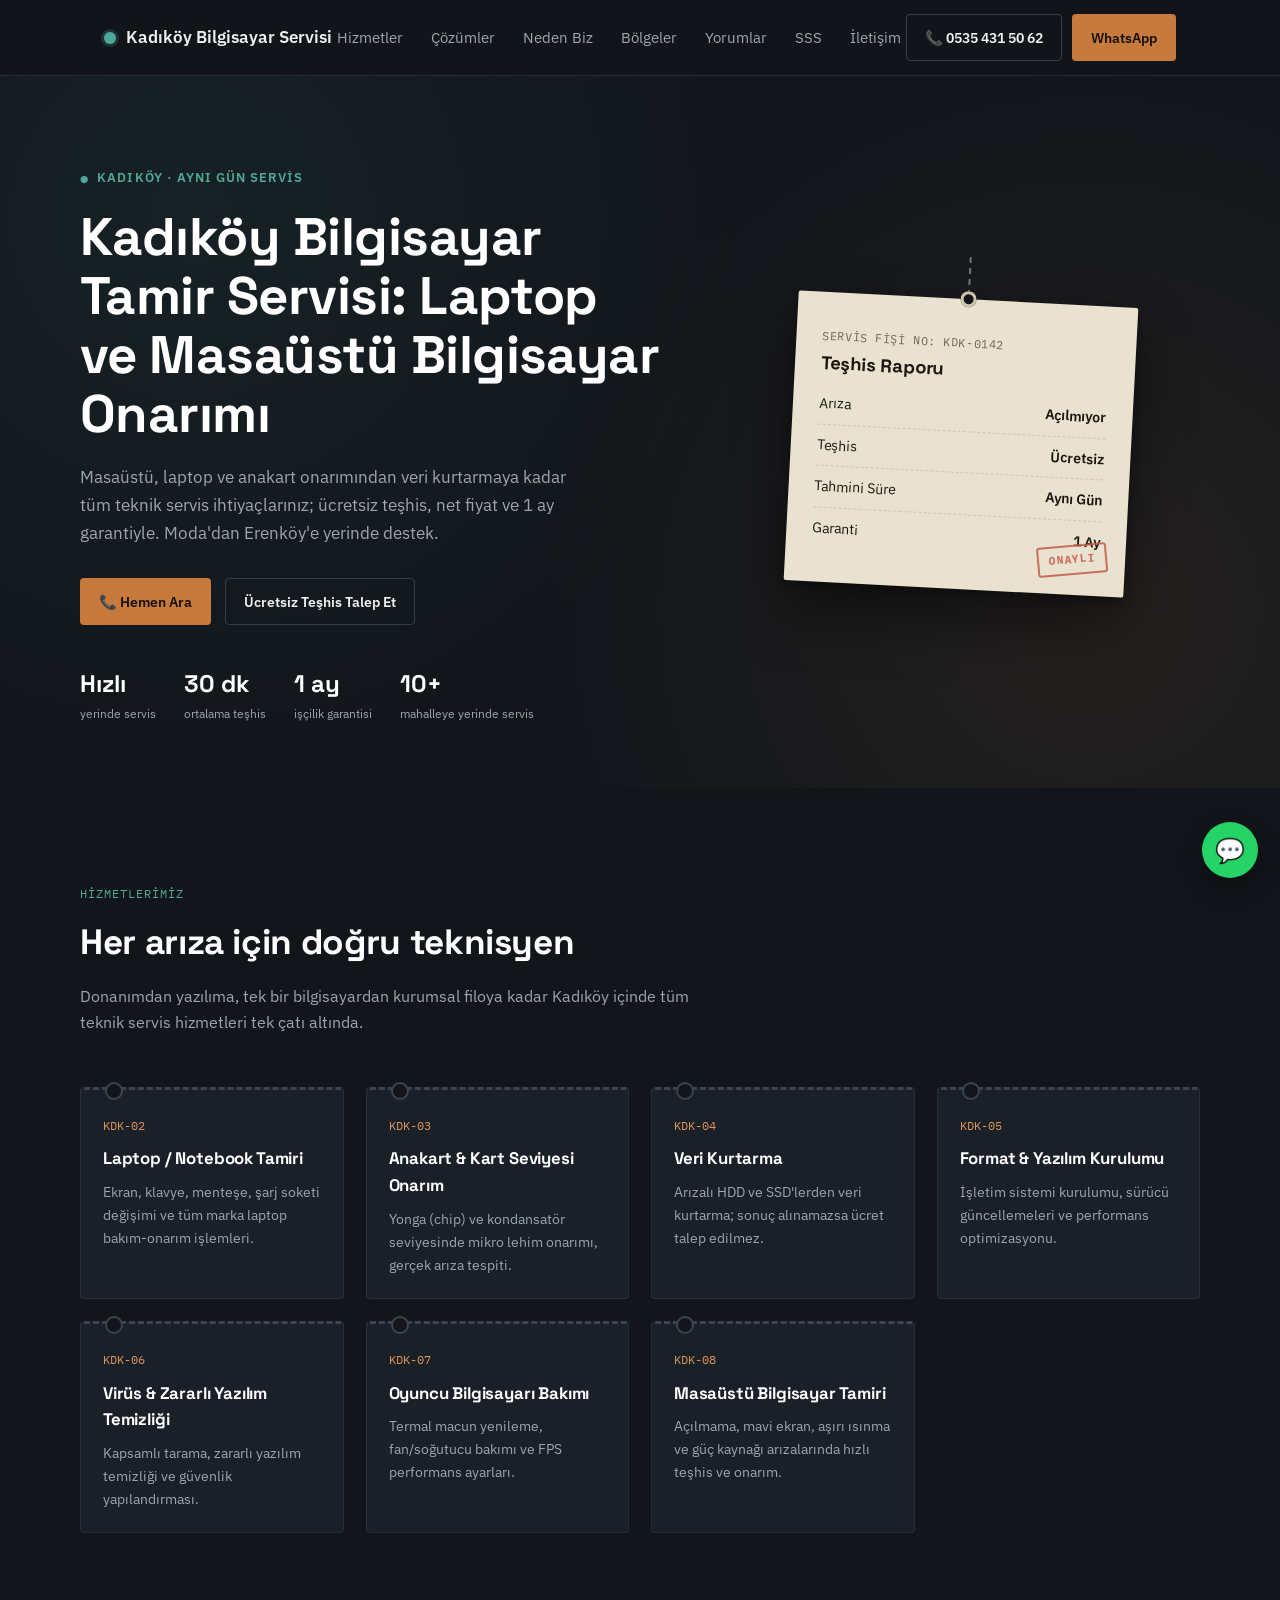
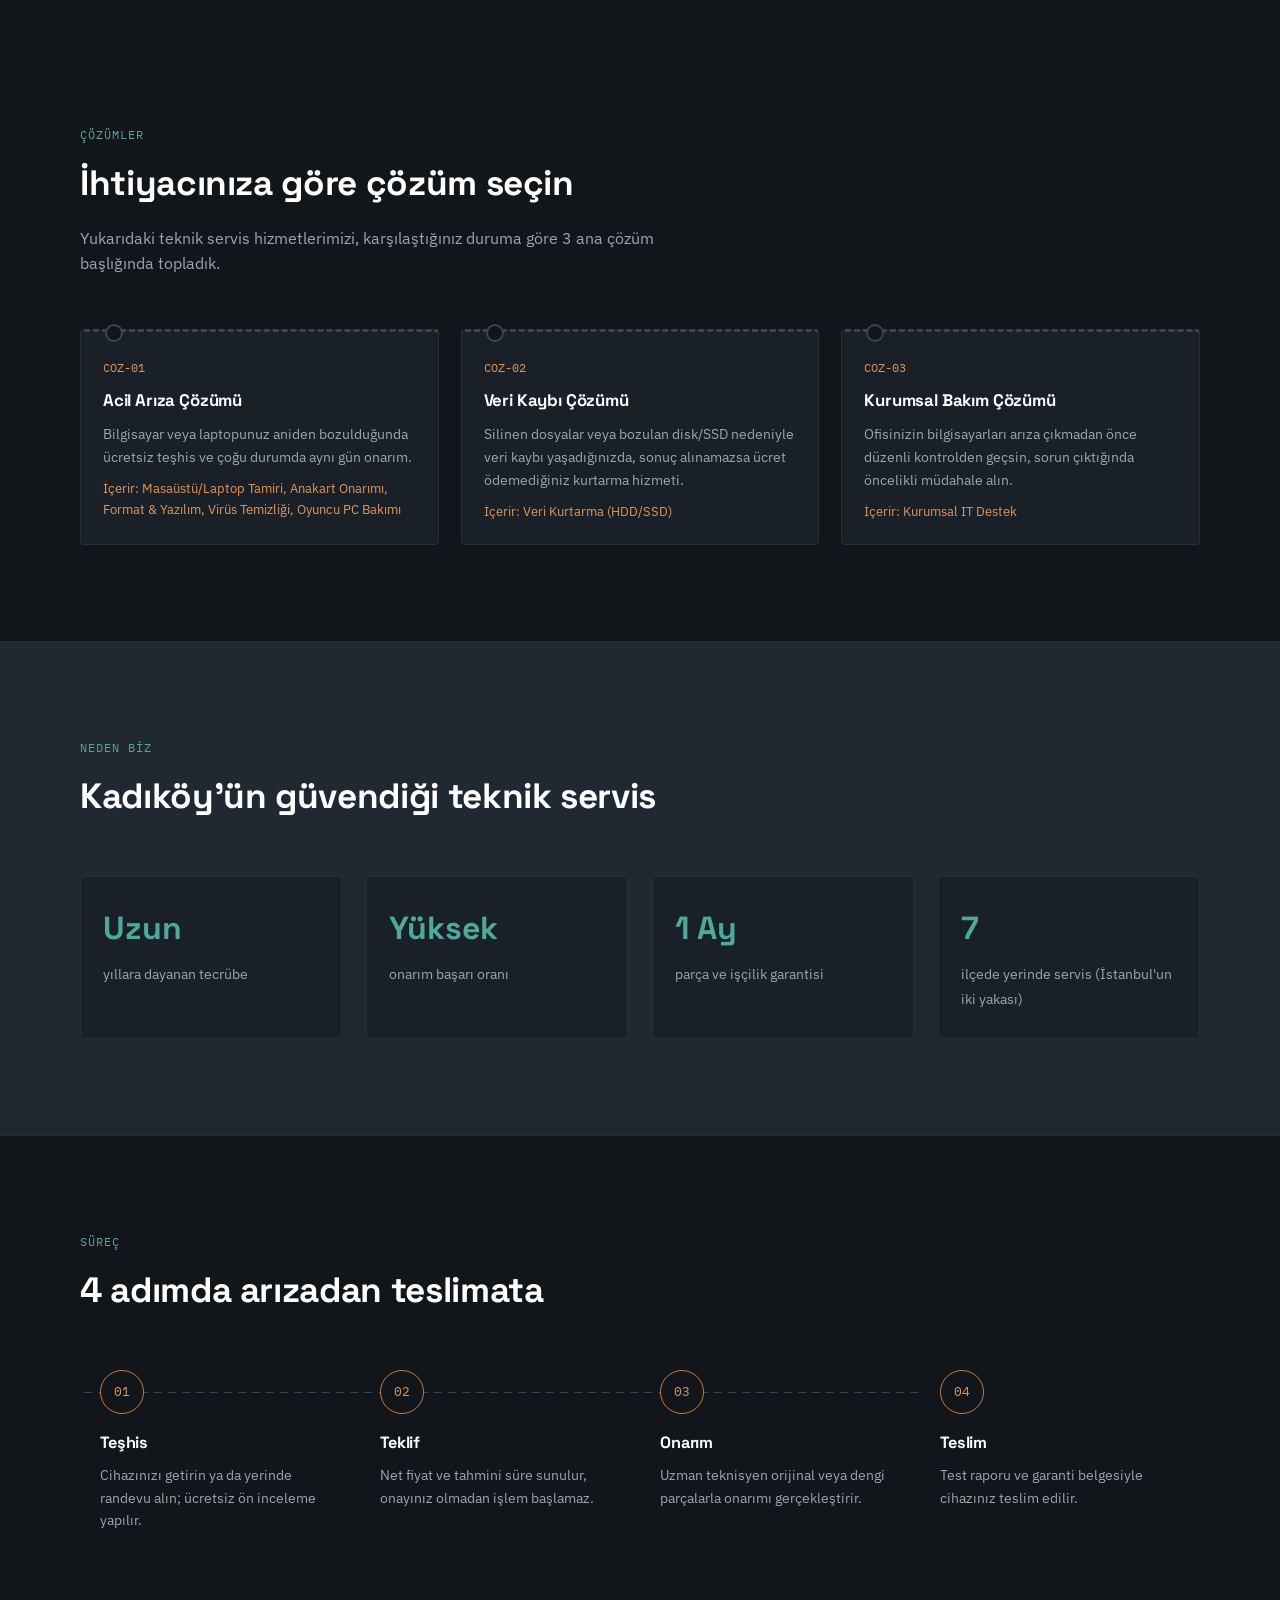
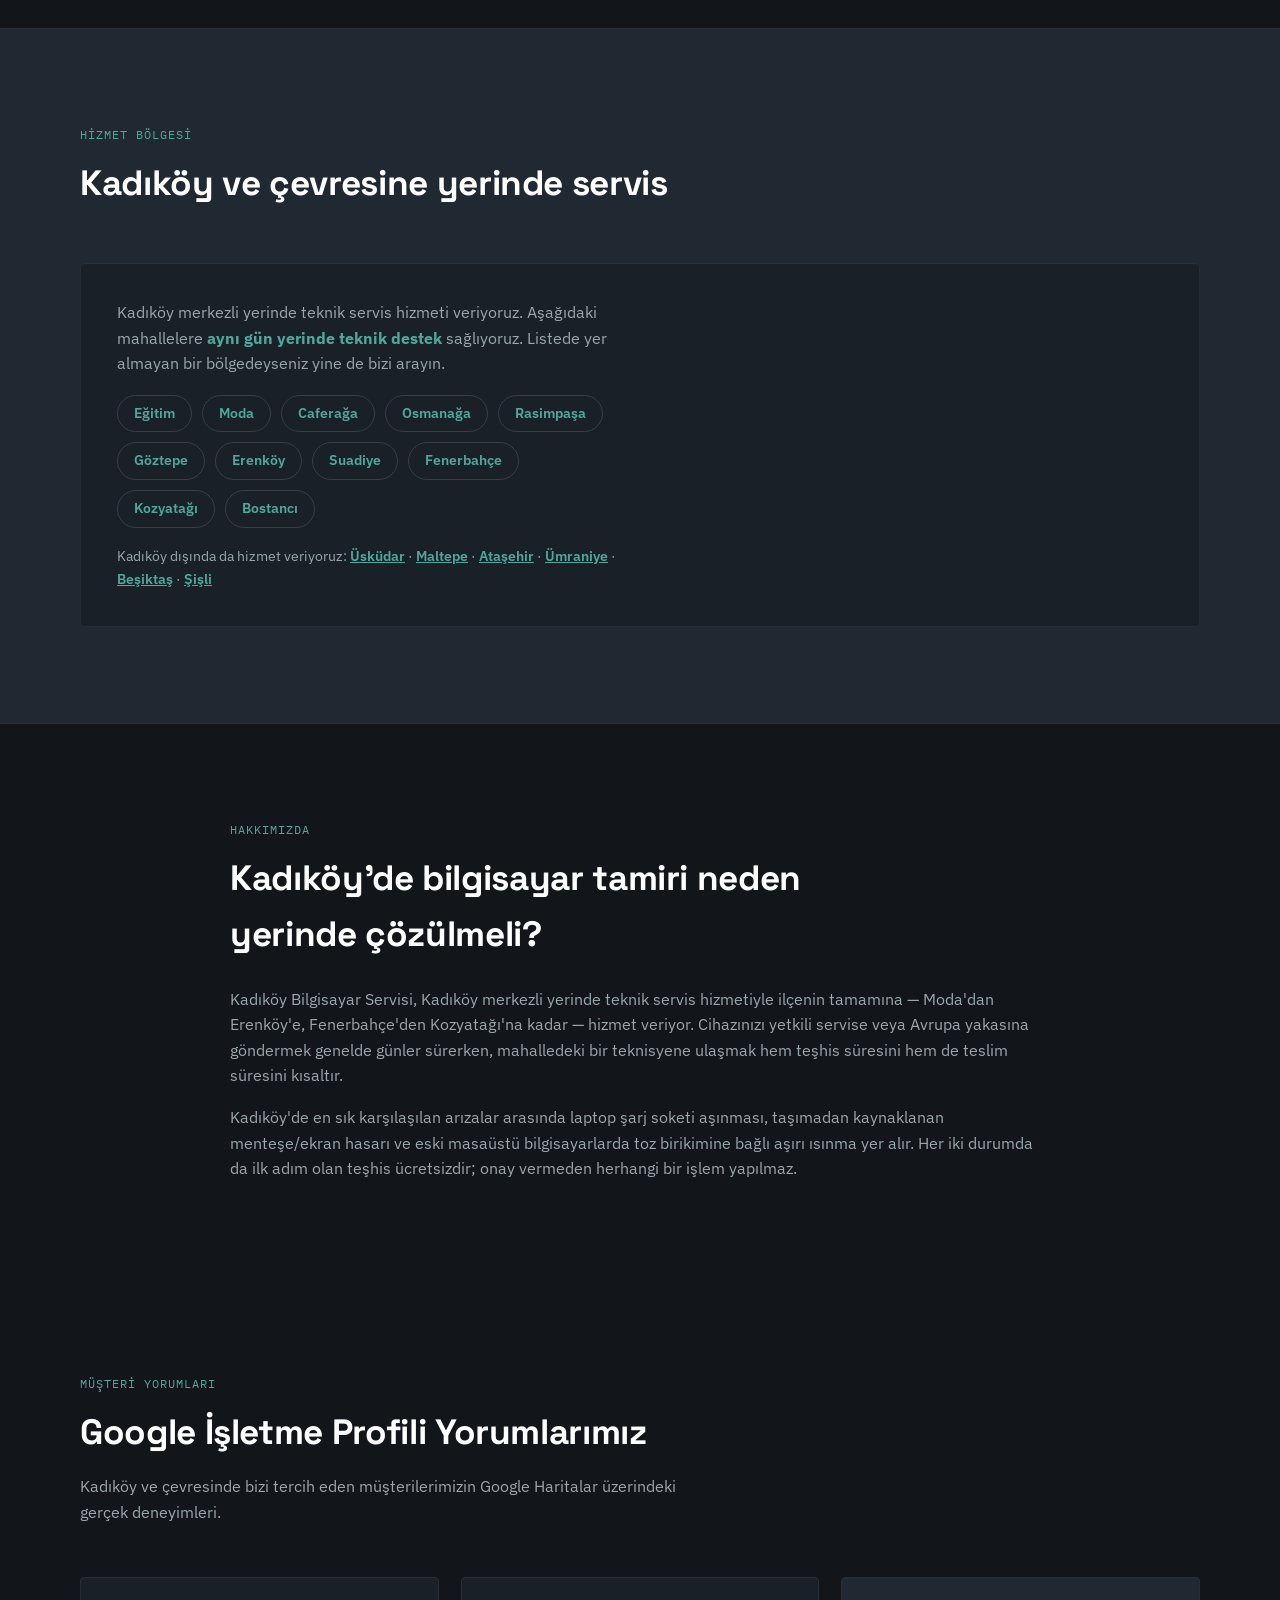
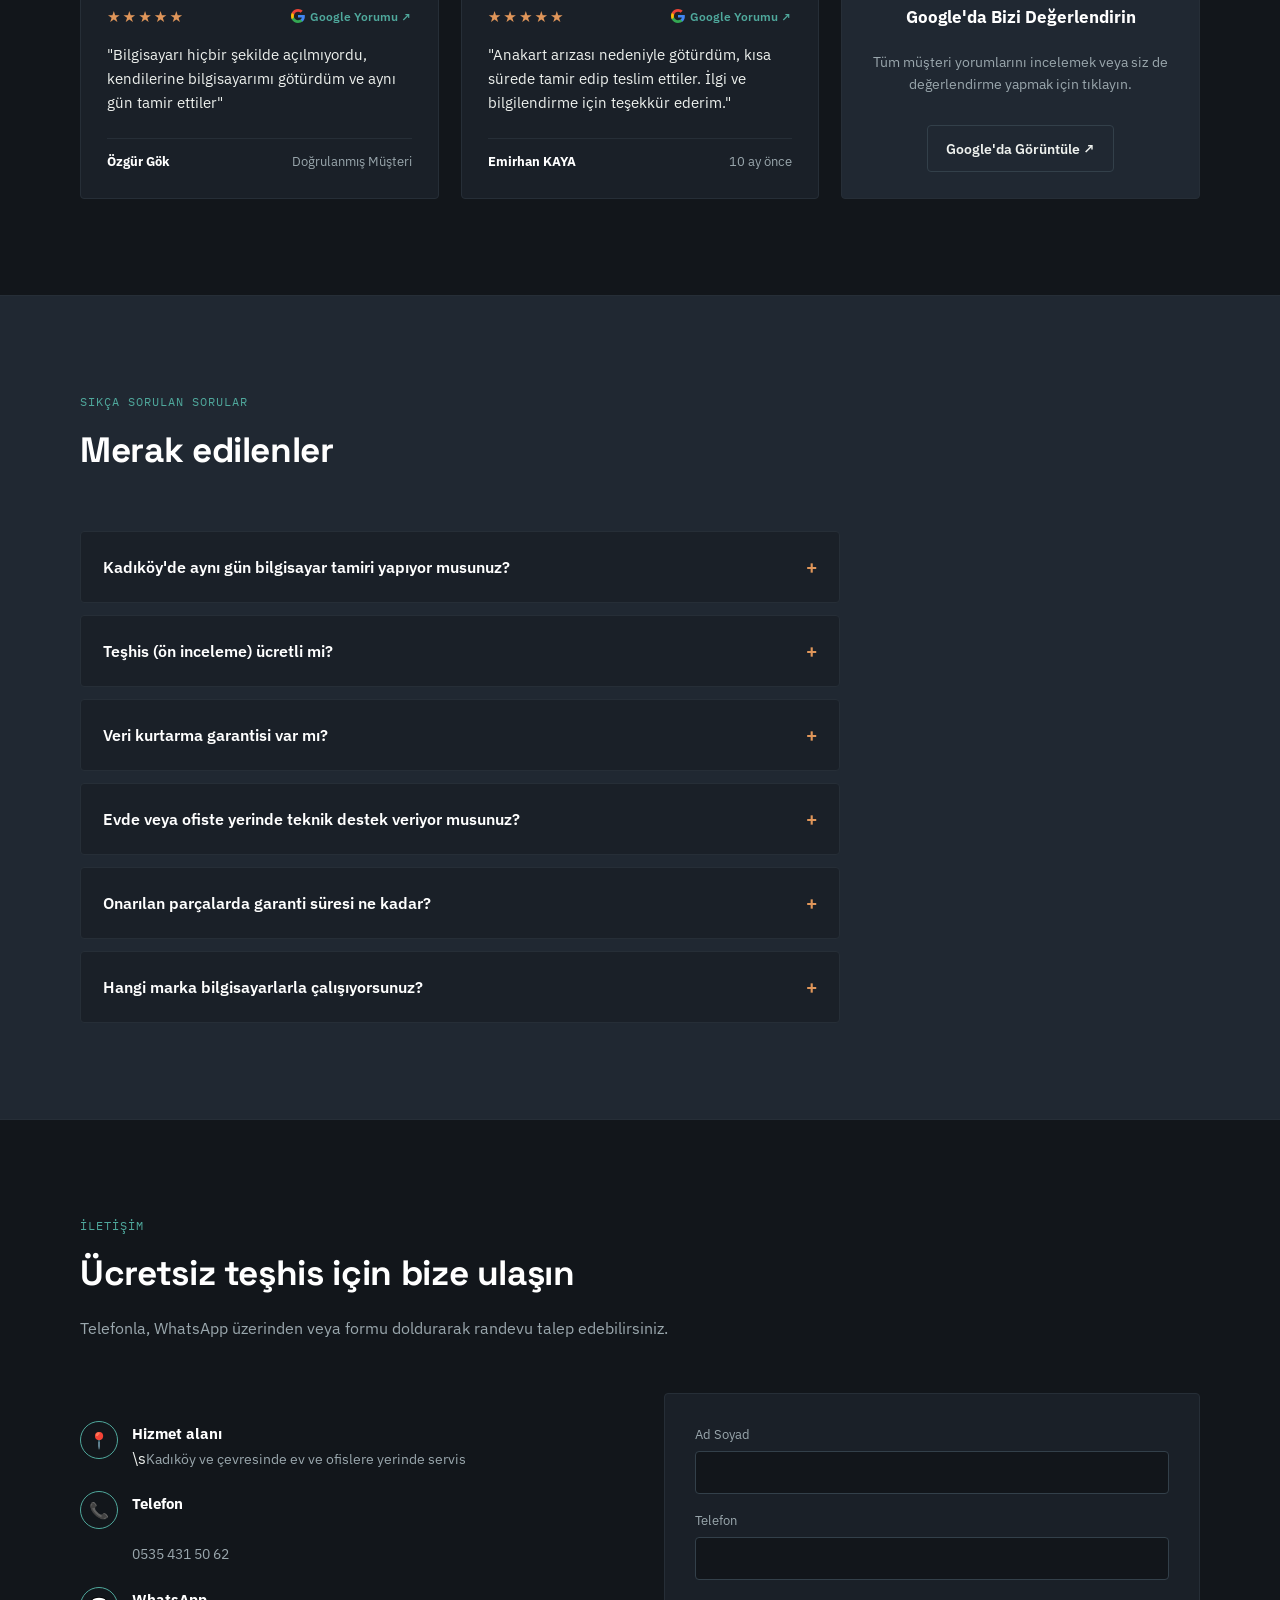
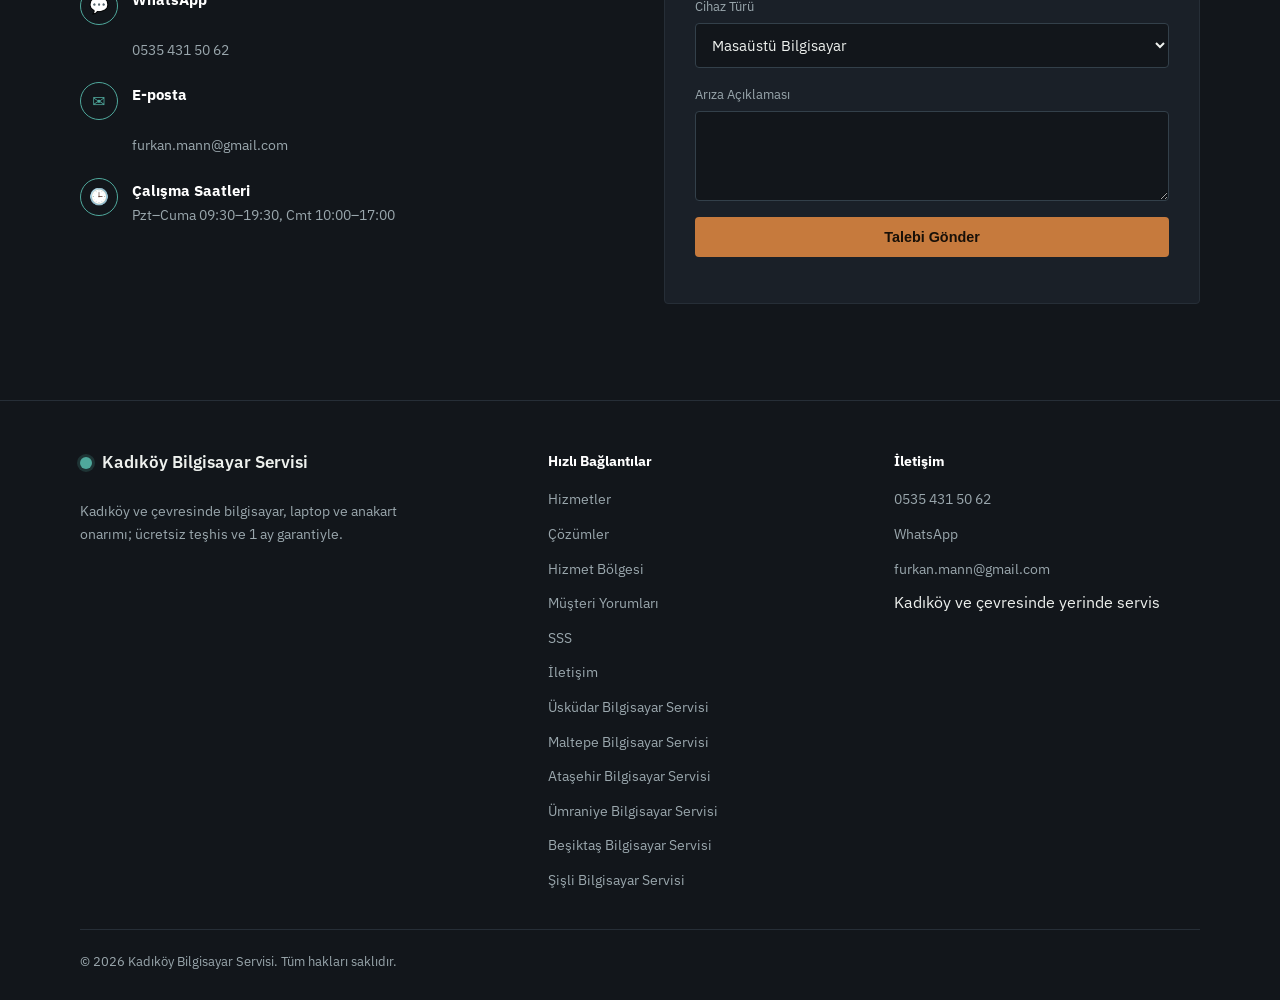
==== commit 3e546e00: "Update index.html" ====
--- a/index.html
+++ b/index.html
@@ -507,7 +507,7 @@
   <div class="hero-grid">
     <div>
       <span class="eyebrow">Kadıköy · Aynı Gün Servis</span>
-      <h1>Bilgisayarınız bozuldu mu? <span class="accent">Kadıköy'de</span> aynı gün elinizde olsun.</h1>
+      <h1>Kadıköy Bilgisayar Tamir Servisi: Laptop ve Masaüstü Bilgisayar Onarımı</h1>
       <p class="lead">Masaüstü, laptop ve anakart onarımından veri kurtarmaya kadar tüm teknik servis ihtiyaçlarınız; ücretsiz teşhis, net fiyat ve 1 ay garantiyle. Moda'dan Erenköy'e yerinde destek.</p>
       <div class="hero-actions">
         <a href="tel:+905354315062" class="btn btn-primary">📞 Hemen Ara</a>
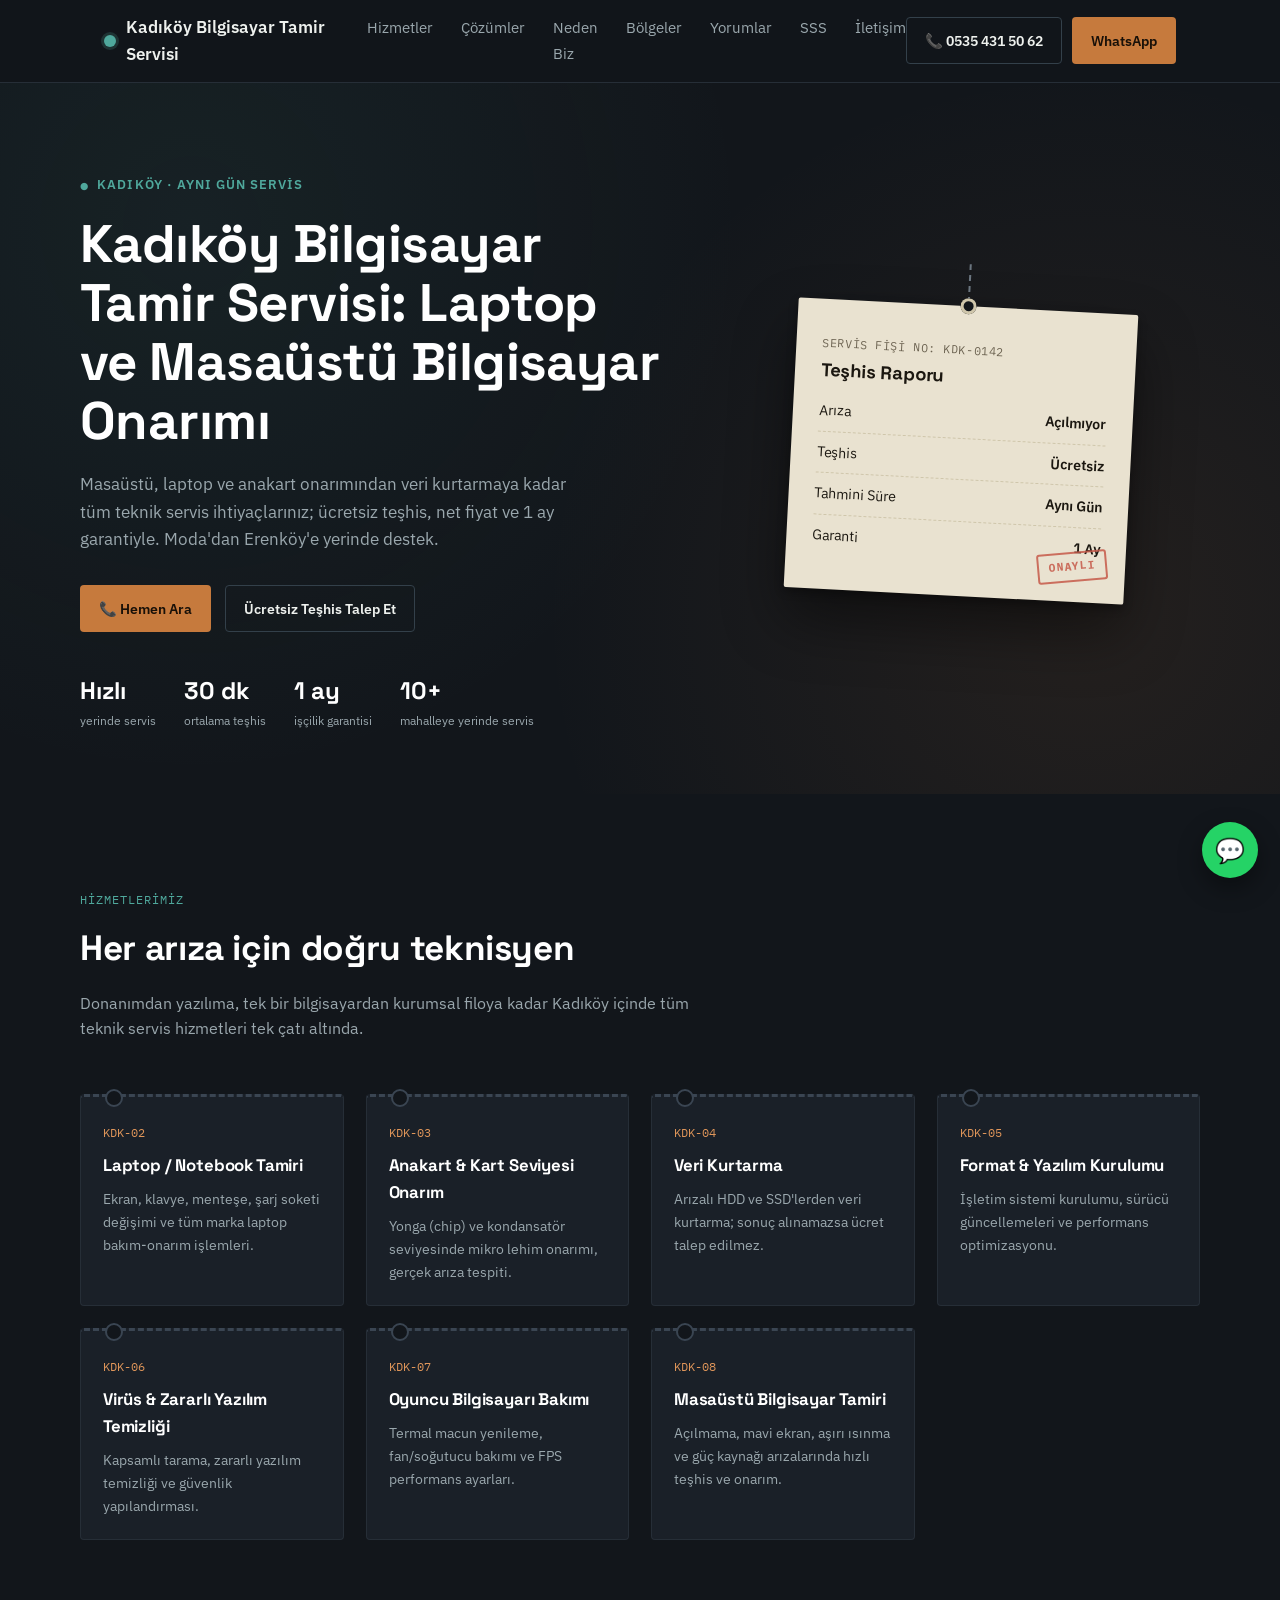
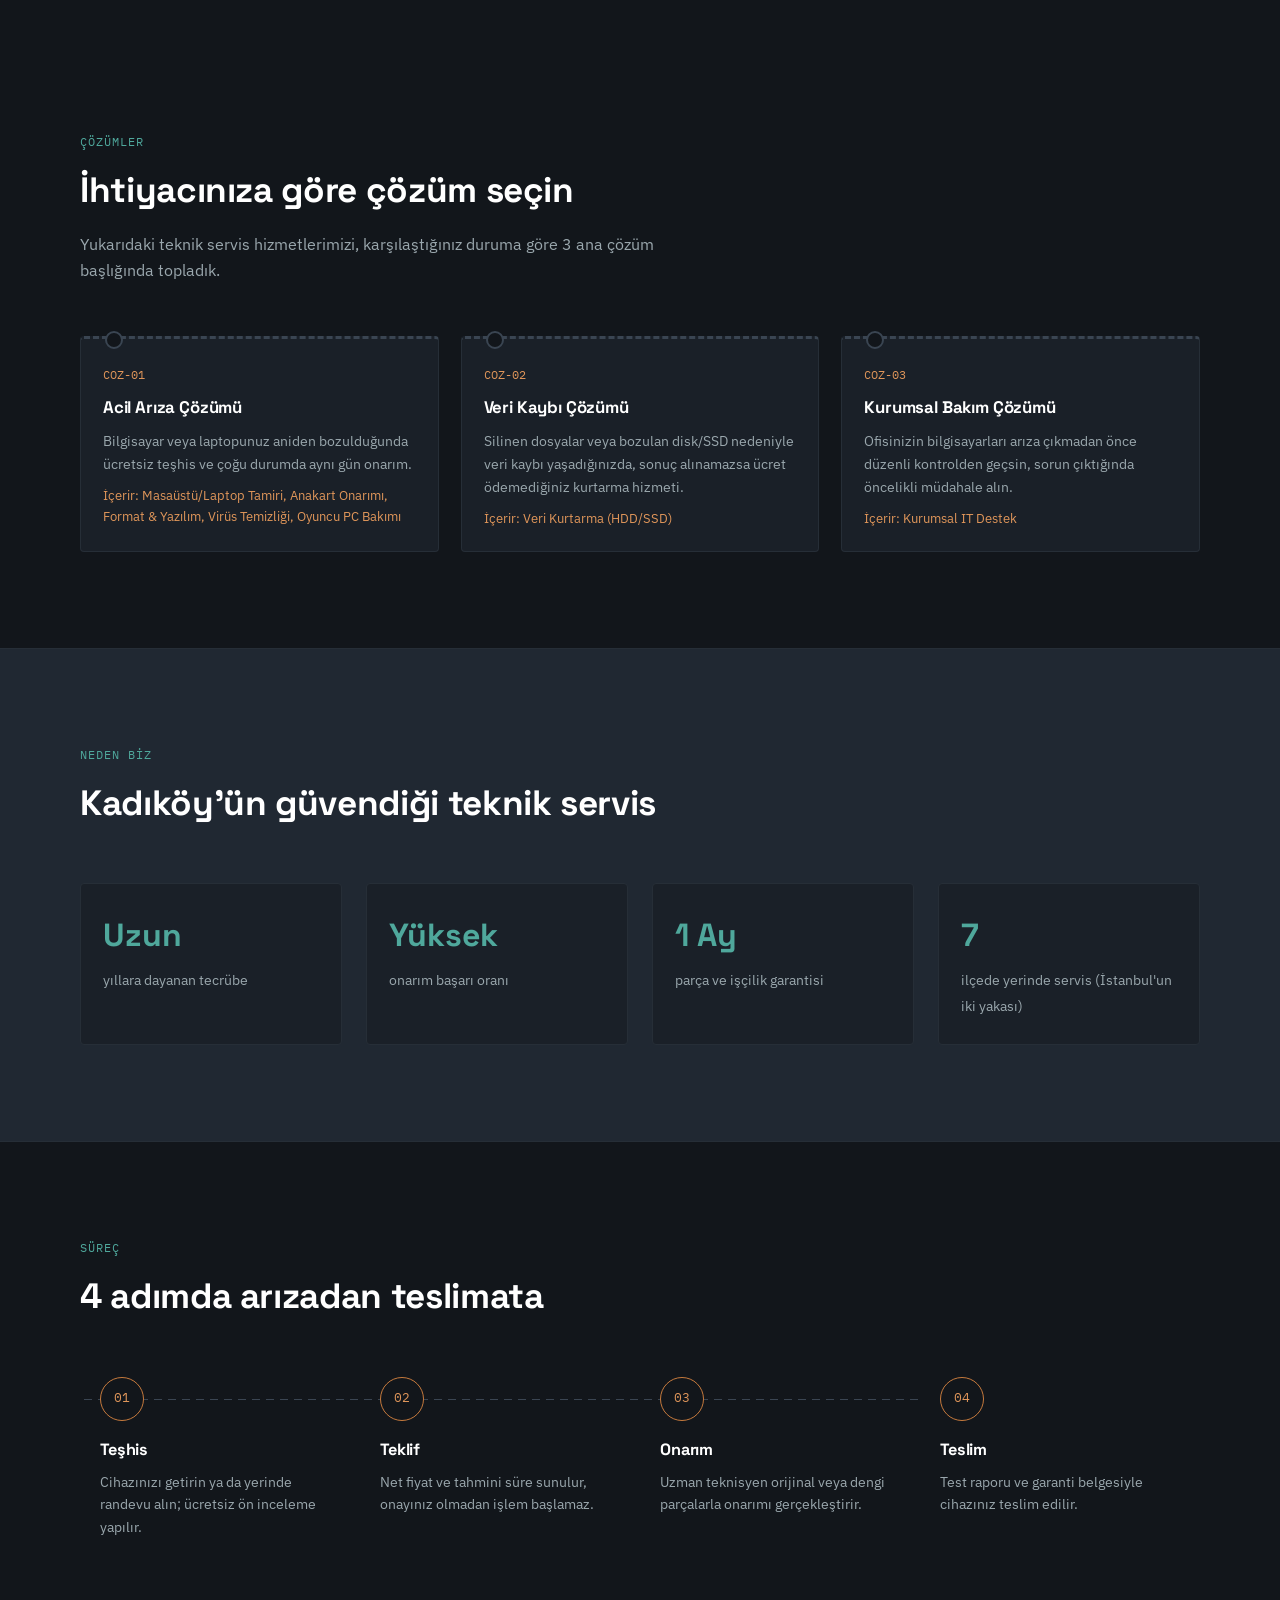
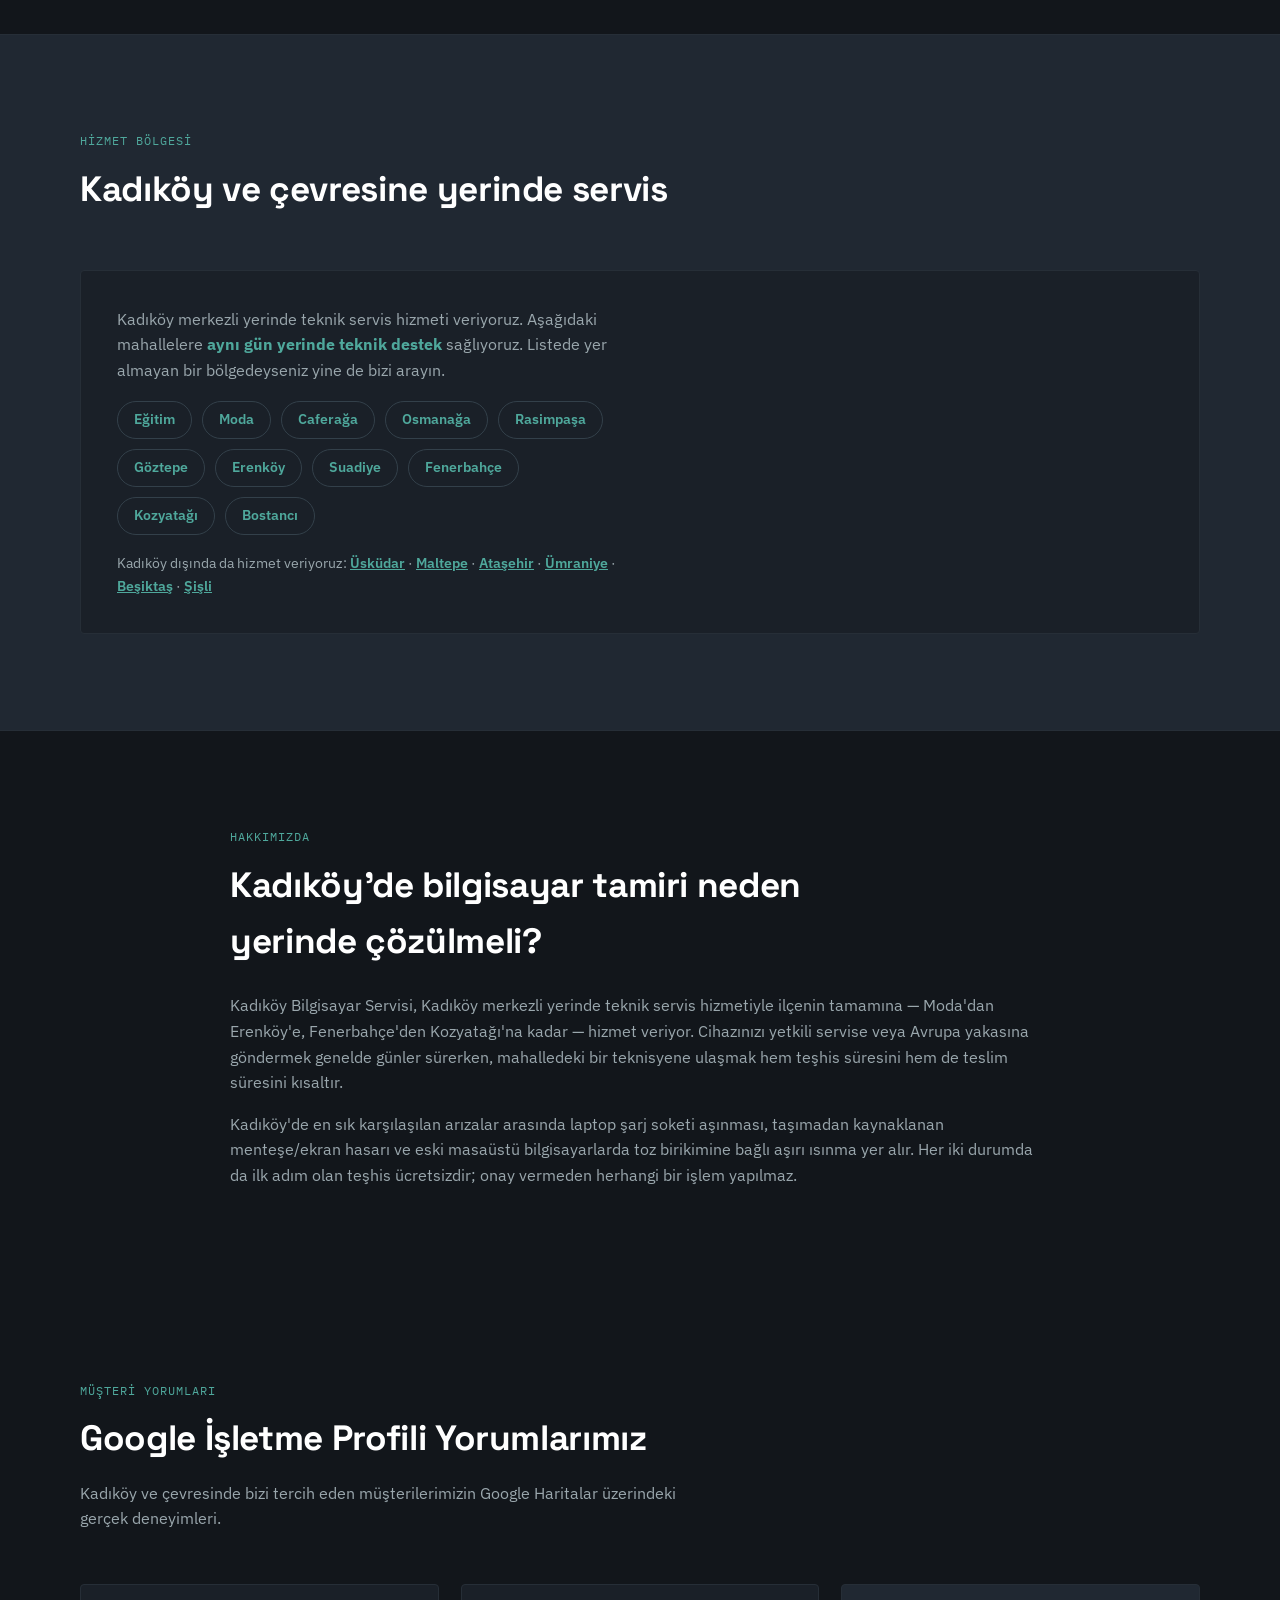
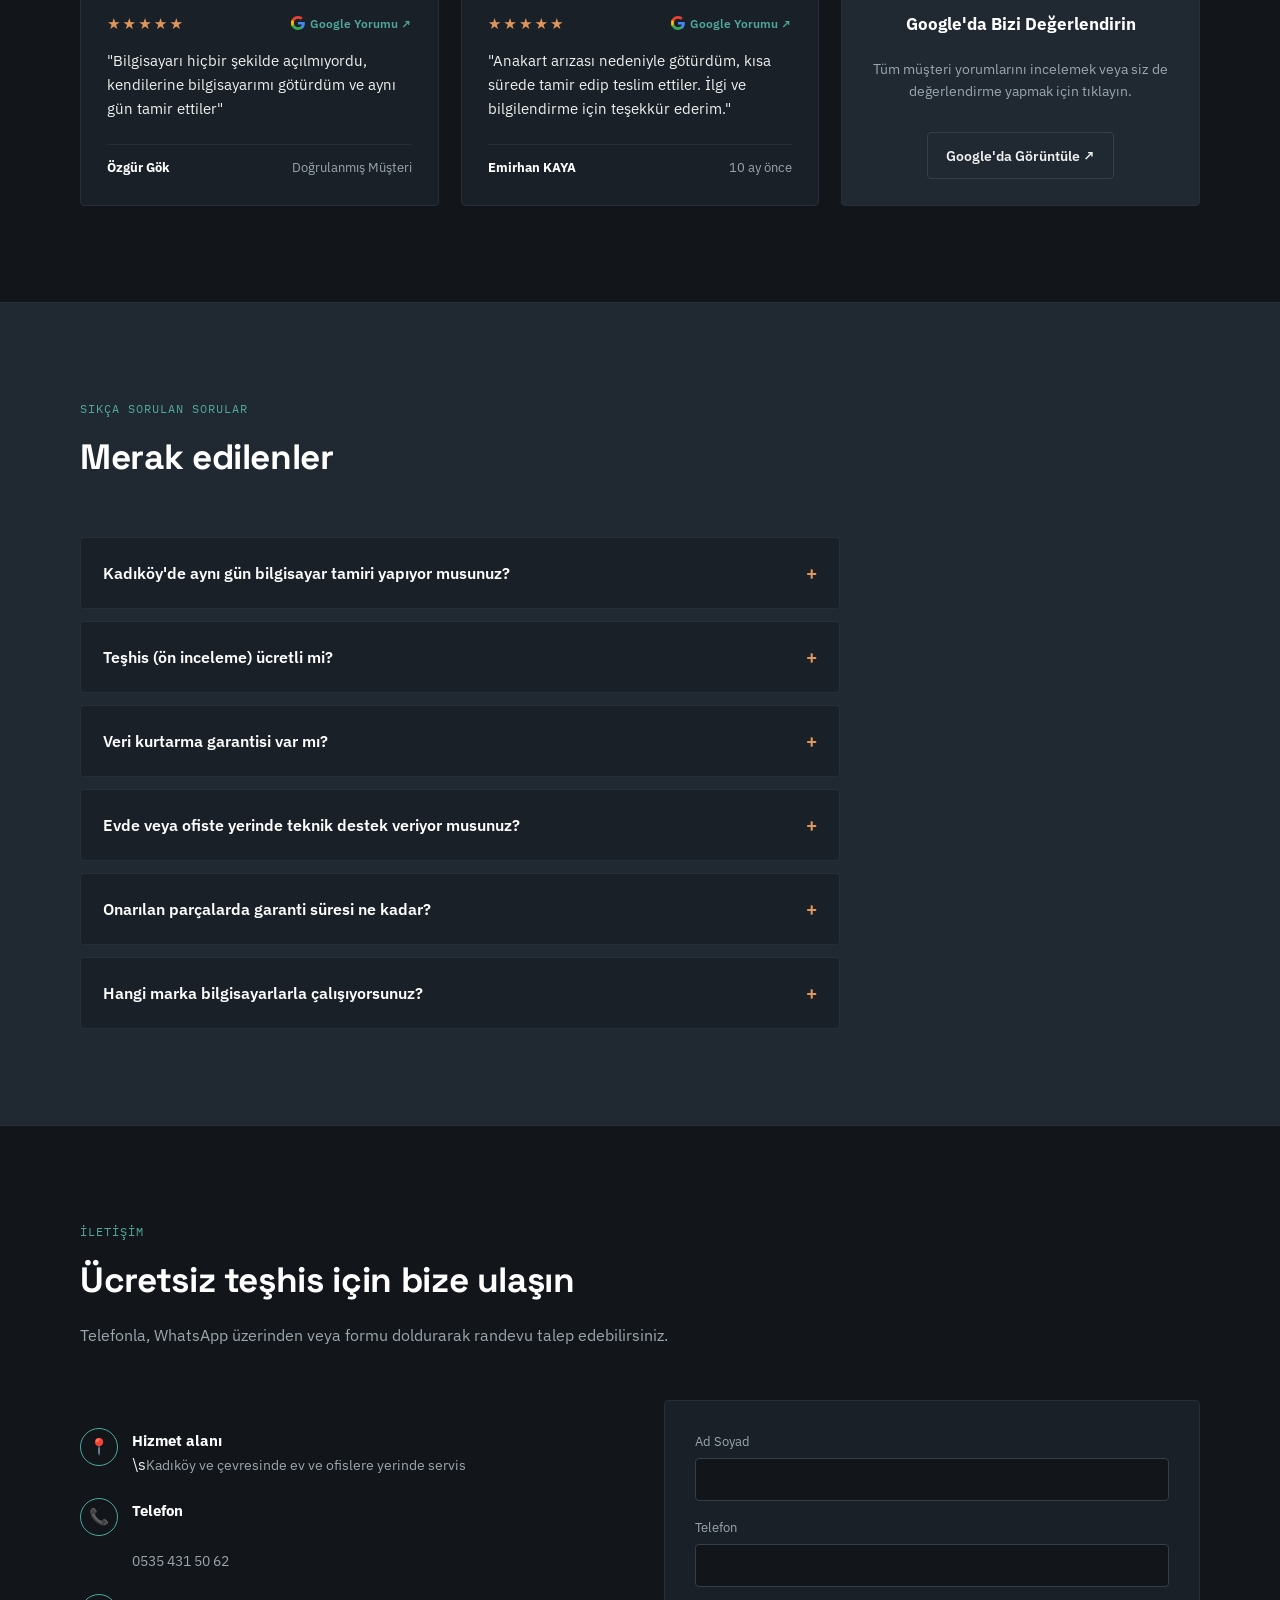
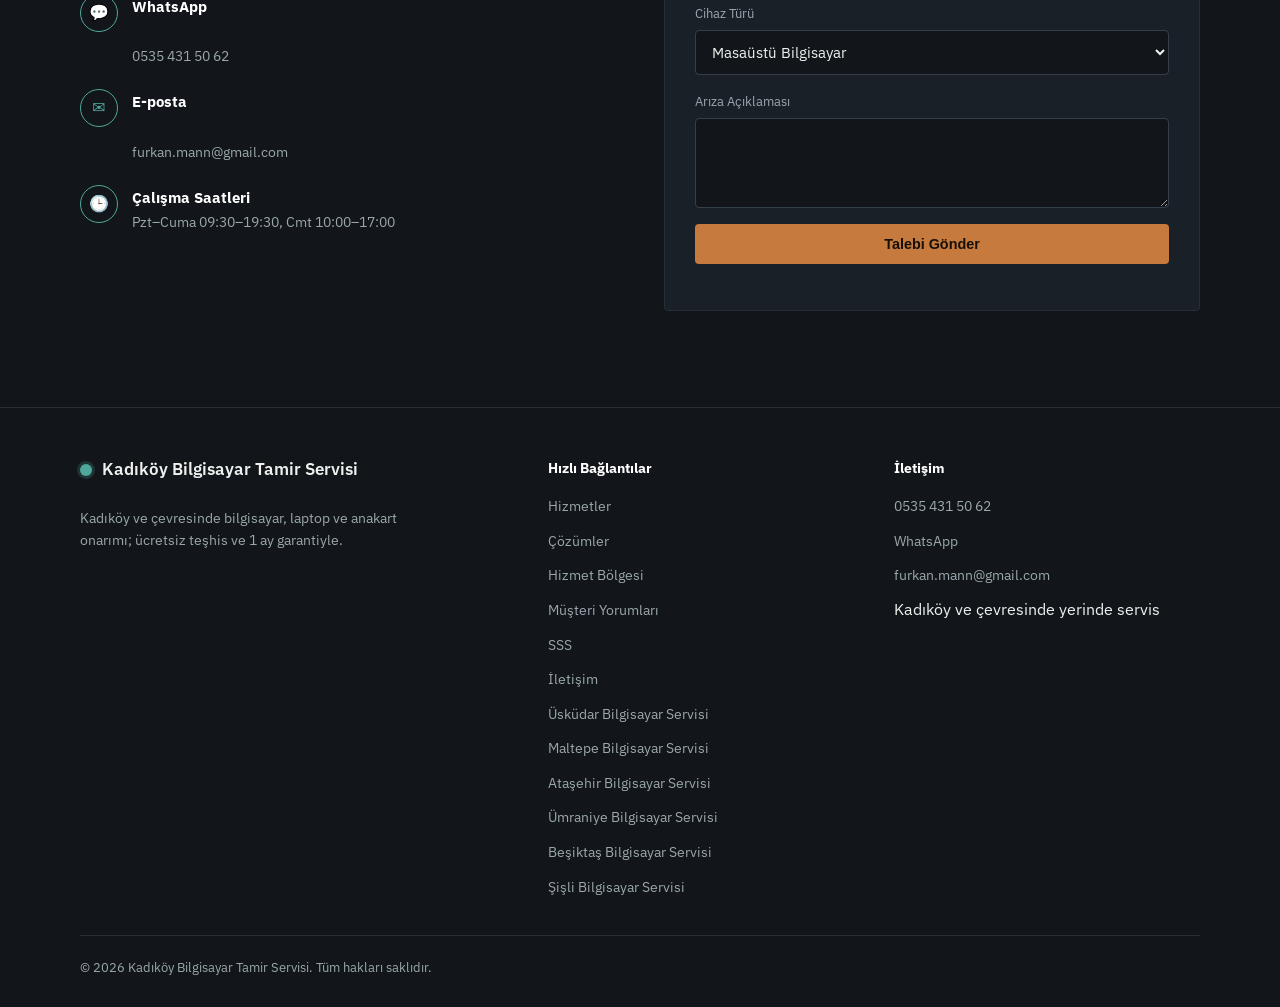
==== commit e5d25803: "Update index.html" ====
--- a/index.html
+++ b/index.html
@@ -5,8 +5,8 @@
 <meta name="viewport" content="width=device-width, initial-scale=1.0">
 
 <!-- ============ TEMEL SEO ============ -->
-<title>Kadıköy Bilgisayar Servisi | Aynı Gün Bilgisayar ve Laptop Tamiri</title>
-<meta name="description" content="Kadıköy'de bilgisayar, laptop ve anakart tamiri. Ücretsiz teşhis, aynı gün teslim, 1 ay garanti. Moda, Caferağa, Göztepe, Erenköy'e yerinde servis. Hemen arayın.">
+<title>Kadıköy Bilgisayar Tamir Servisi | Laptop ve Masaüstü Bilgisayar Onarımı</title>
+<meta name="description" content="Kadıköy bilgisayar tamir servisi olarak laptop, masaüstü bilgisayar, anakart ve veri kurtarma hizmetlerini ev ve ofislere yerinde sunuyoruz. Ücretsiz teşhis, net fiyat ve 1 ay işçilik garantisi.">
 <meta name="keywords" content="kadıköy bilgisayar servisi, kadıköy bilgisayar tamiri, kadıköy laptop tamiri, kadıköy notebook tamiri, kadıköy anakart tamiri, kadıköy veri kurtarma, kadıköy bilgisayar bakımı, kadıköy yerinde bilgisayar servisi, moda bilgisayar tamircisi, göztepe bilgisayar servisi">
 <meta name="author" content="Kadıköy Bilgisayar Servisi">
 <meta name="robots" content="index, follow, max-image-preview:large">
@@ -16,7 +16,7 @@
 
 <!-- ============ SOSYAL PAYLAŞIM (Open Graph / Twitter) ============ -->
 <meta property="og:type" content="website">
-<meta property="og:title" content="Kadıköy Bilgisayar Servisi | Aynı Gün Bilgisayar ve Laptop Tamiri">
+<meta property="og:title" content="Kadıköy Bilgisayar Tamir Servisi | Laptop ve Masaüstü Bilgisayar Onarımı">
 <meta property="og:description" content="Kadıköy'de bilgisayar, laptop ve anakart tamiri. Ücretsiz teşhis, aynı gün teslim, 1 ay garanti.">
 <meta property="og:url" content="https://bilgisayarservisi.site/">
 <meta property="og:locale" content="tr_TR">
@@ -27,7 +27,7 @@
 <meta name="twitter:image" content="https://bilgisayarservisi.site/assets/og-image.png">
 <meta property="og:site_name" content="Kadıköy Bilgisayar Servisi">
 <meta name="twitter:card" content="summary_large_image">
-<meta name="twitter:title" content="Kadıköy Bilgisayar Servisi | Aynı Gün Bilgisayar ve Laptop Tamiri">
+<meta name="twitter:title" content="Kadıköy Bilgisayar Tamir Servisi | Laptop ve Masaüstü Bilgisayar Onarımı">
 <meta name="twitter:description" content="Ücretsiz teşhis, aynı gün teslim, 1 ay garanti. Kadıköy ve çevresine yerinde servis.">
 
 <!-- ============ FAVICON ============ -->
@@ -43,7 +43,7 @@
 {
   "@context": "https://schema.org",
   "@type": "LocalBusiness",
-  "name": "Kadıköy Bilgisayar Servisi",
+  "name": "Kadıköy Bilgisayar Tamir Servisi",
   "alternateName": "Kadıköy Bilgisayar Tamiri",
   "url": "https://bilgisayarservisi.site/",
   "telephone": "+905354315062",
@@ -482,7 +482,7 @@
 <!-- ============ HEADER ============ -->
 <header class="site-header">
   <nav class="nav">
-    <a href="#anasayfa" class="logo"><span class="dot"></span> Kadıköy Bilgisayar Servisi</a>
+    <a href="#anasayfa" class="logo"><span class="dot"></span> Kadıköy Bilgisayar Tamir Servisi</a>
     <ul class="nav-links">
       <li><a href="#hizmetler">Hizmetler</a></li>
       <li><a href="#cozumler">Çözümler</a></li>
@@ -862,7 +862,7 @@
   <div class="wrap">
     <div class="footer-grid">
       <div>
-        <a href="#anasayfa" class="logo" style="margin-bottom:14px; display:inline-flex;"><span class="dot"></span> Kadıköy Bilgisayar Servisi</a>
+        <a href="#anasayfa" class="logo" style="margin-bottom:14px; display:inline-flex;"><span class="dot"></span> Kadıköy Bilgisayar Tamir Servisi</a>
         <p style="color:var(--text-muted); font-size:0.88rem; max-width:320px; margin-top:10px;">Kadıköy ve çevresinde bilgisayar, laptop ve anakart onarımı; ücretsiz teşhis ve 1 ay garantiyle.</p>
       </div>
       <div>
@@ -893,7 +893,7 @@
       </div>
     </div>
     <div class="footer-bottom">
-      <span>© <span id="year"></span> Kadıköy Bilgisayar Servisi. Tüm hakları saklıdır.</span>
+      <span>© <span id="year"></span> Kadıköy Bilgisayar Tamir Servisi. Tüm hakları saklıdır.</span>
     </div>
   </div>
 </footer>
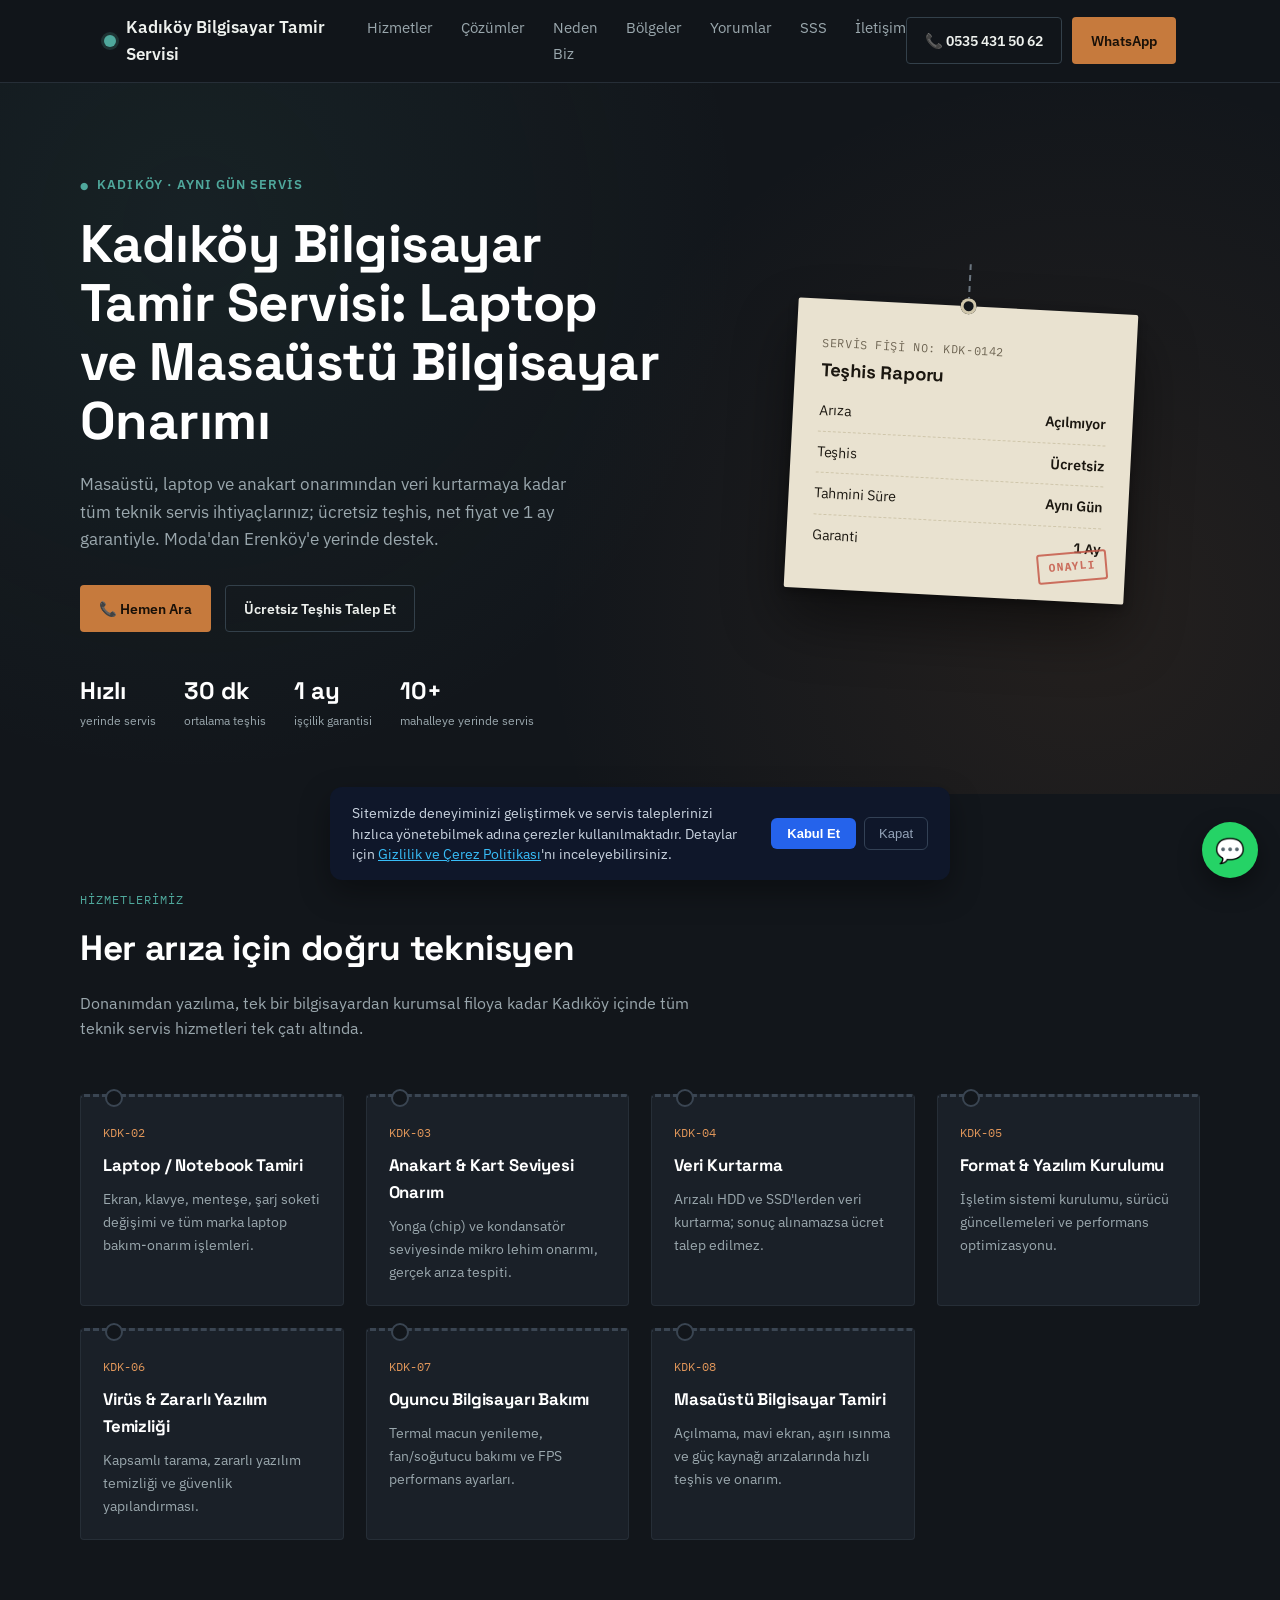
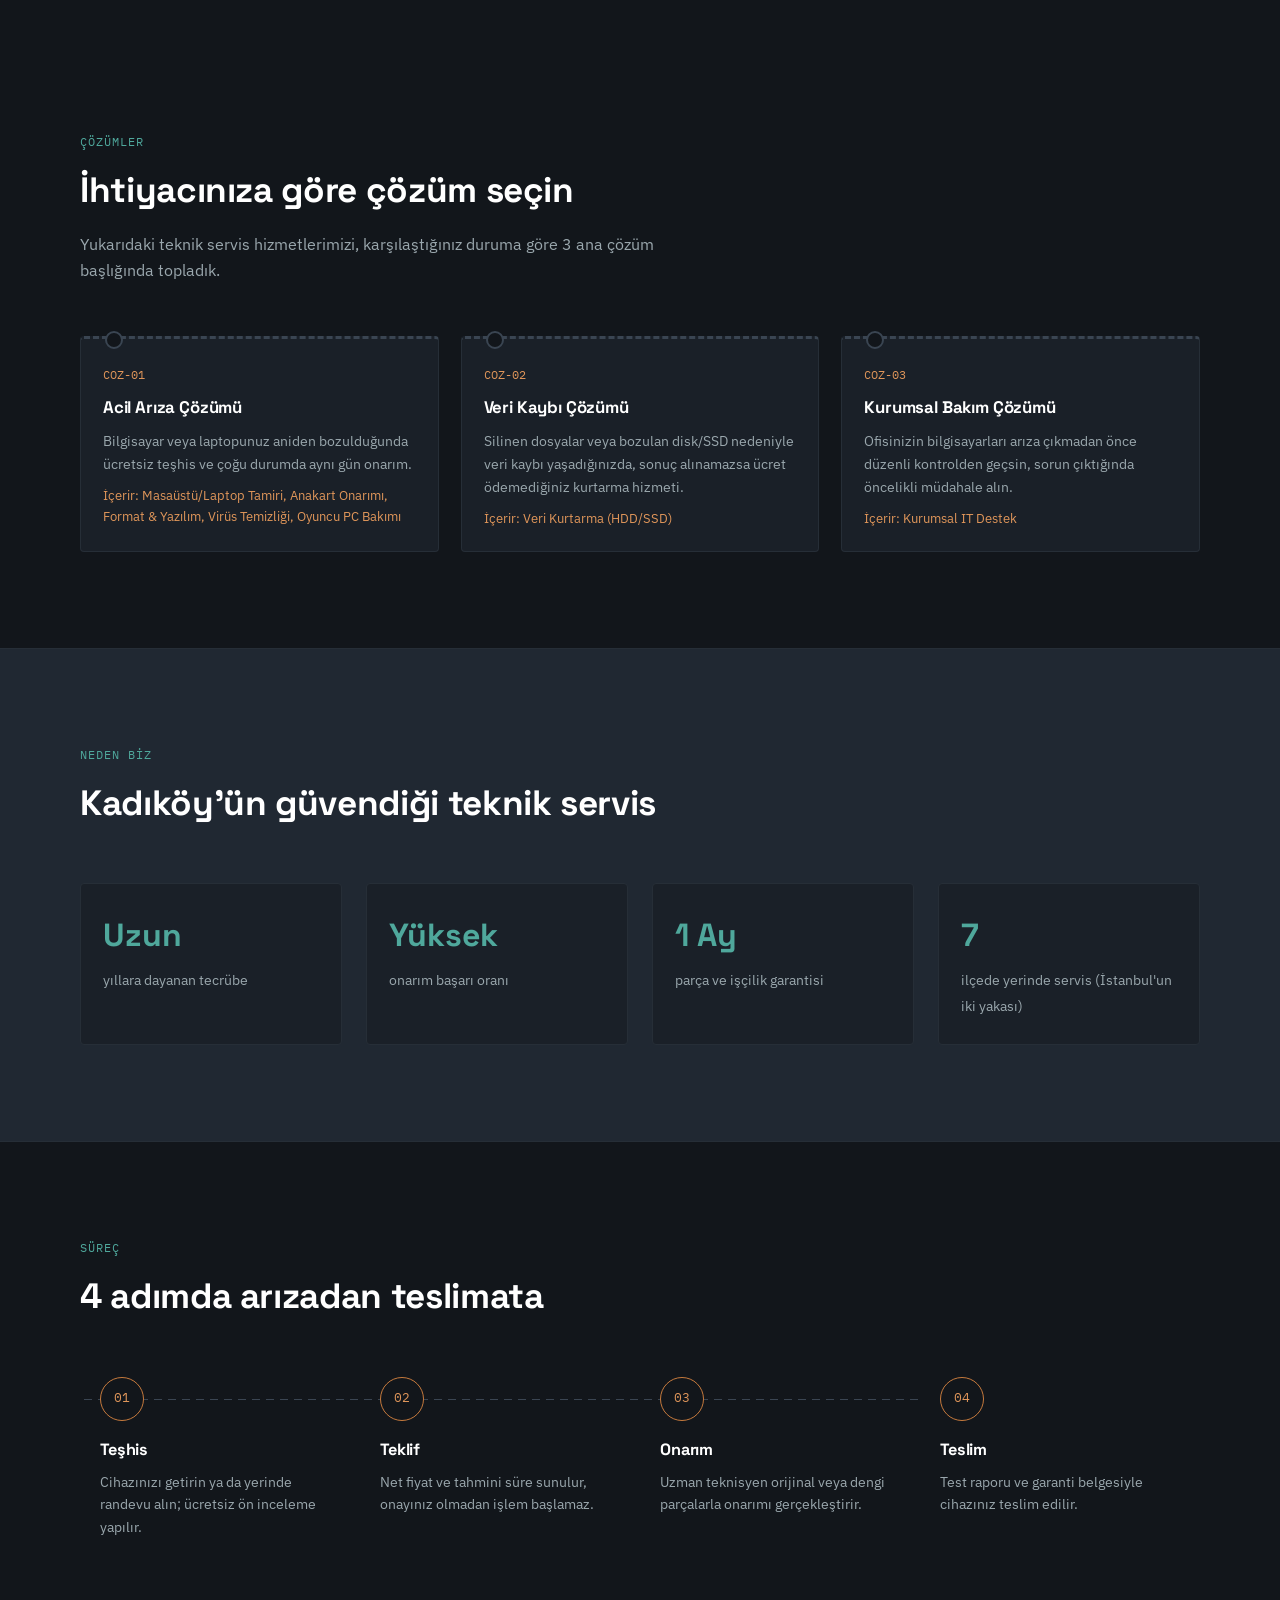
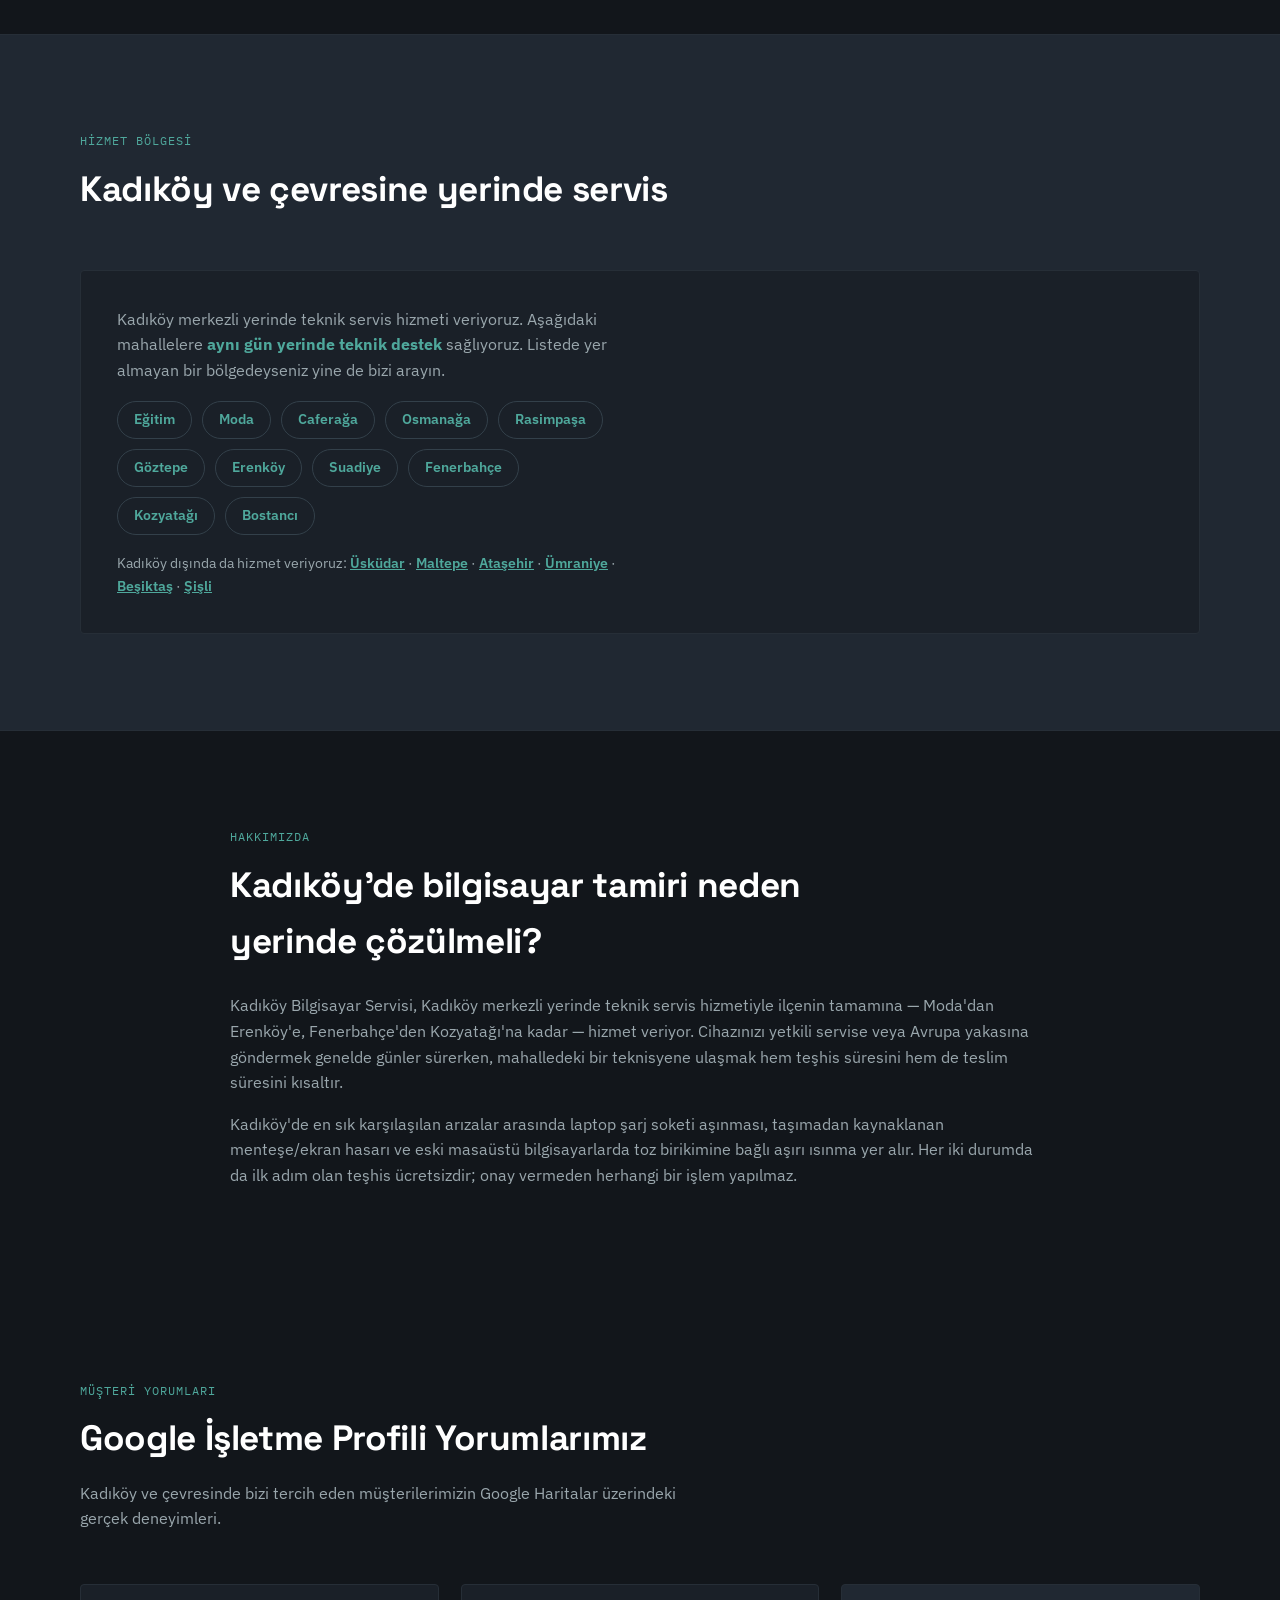
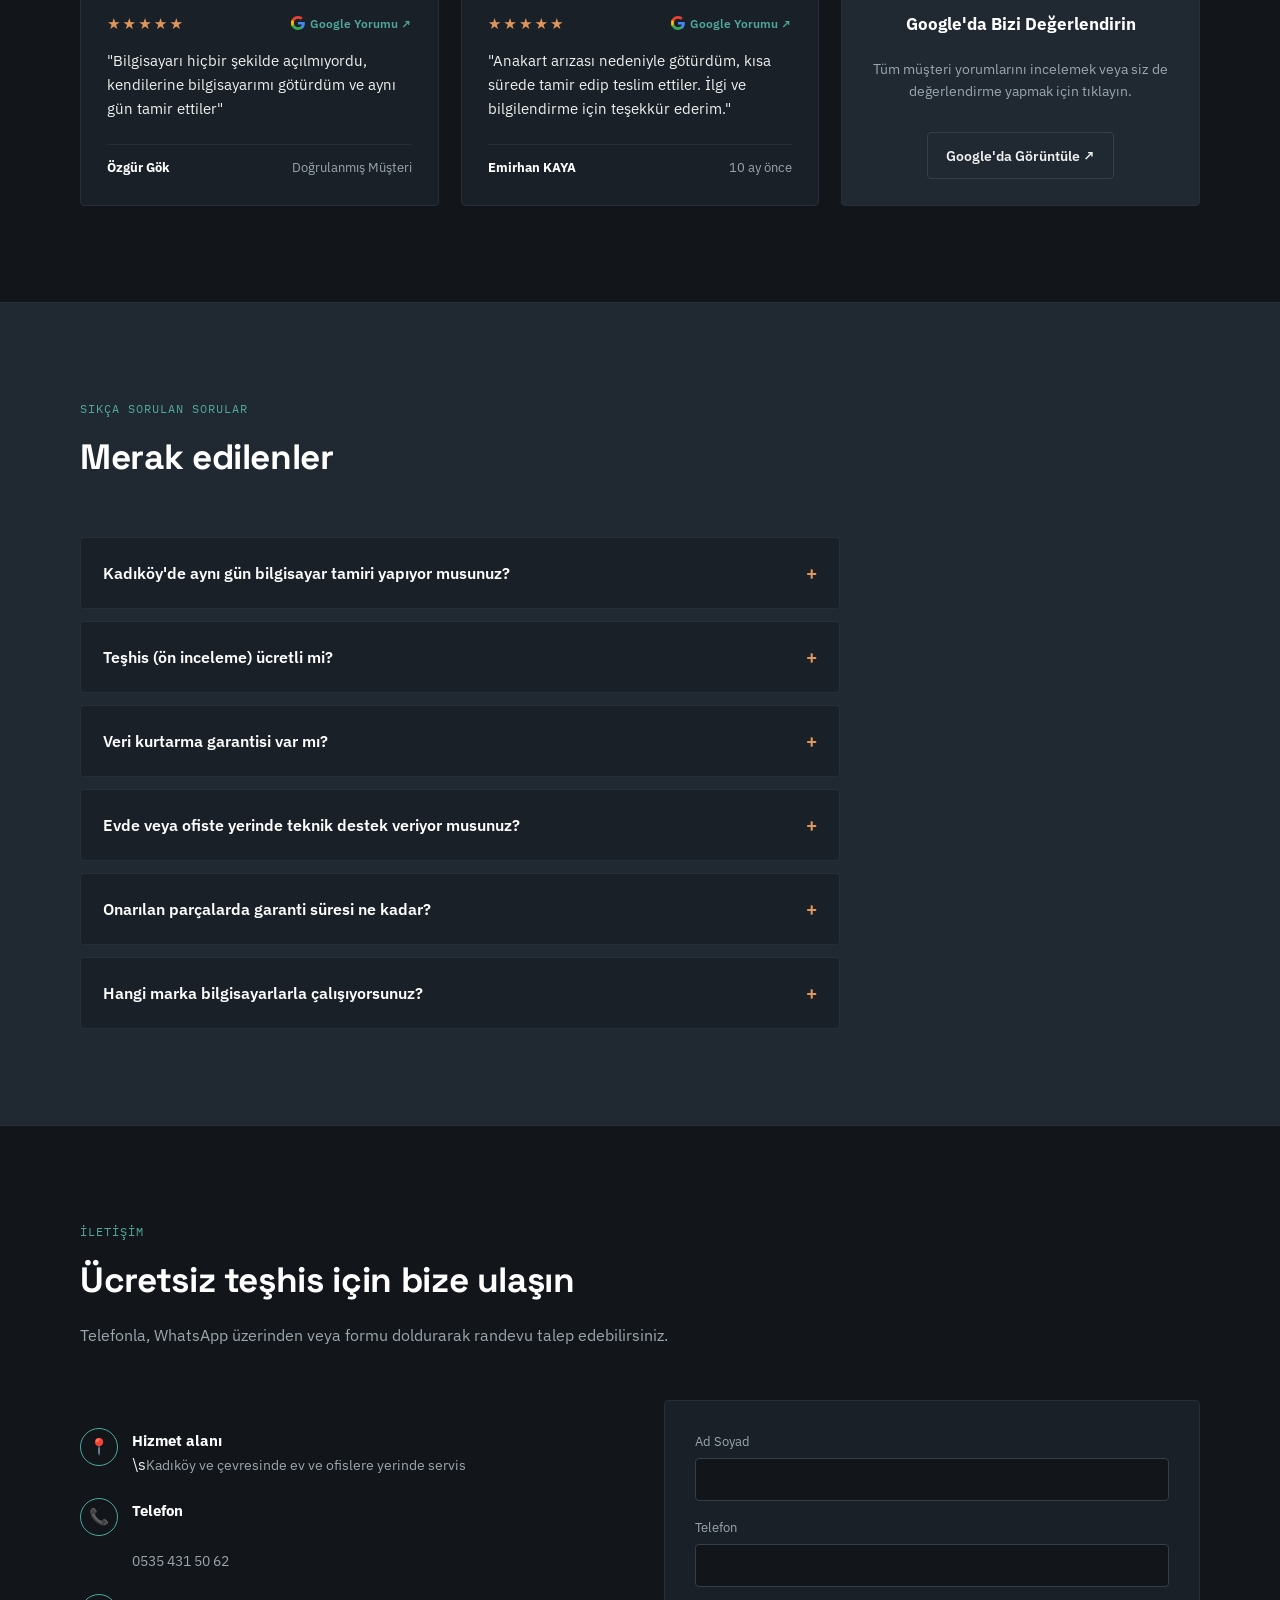
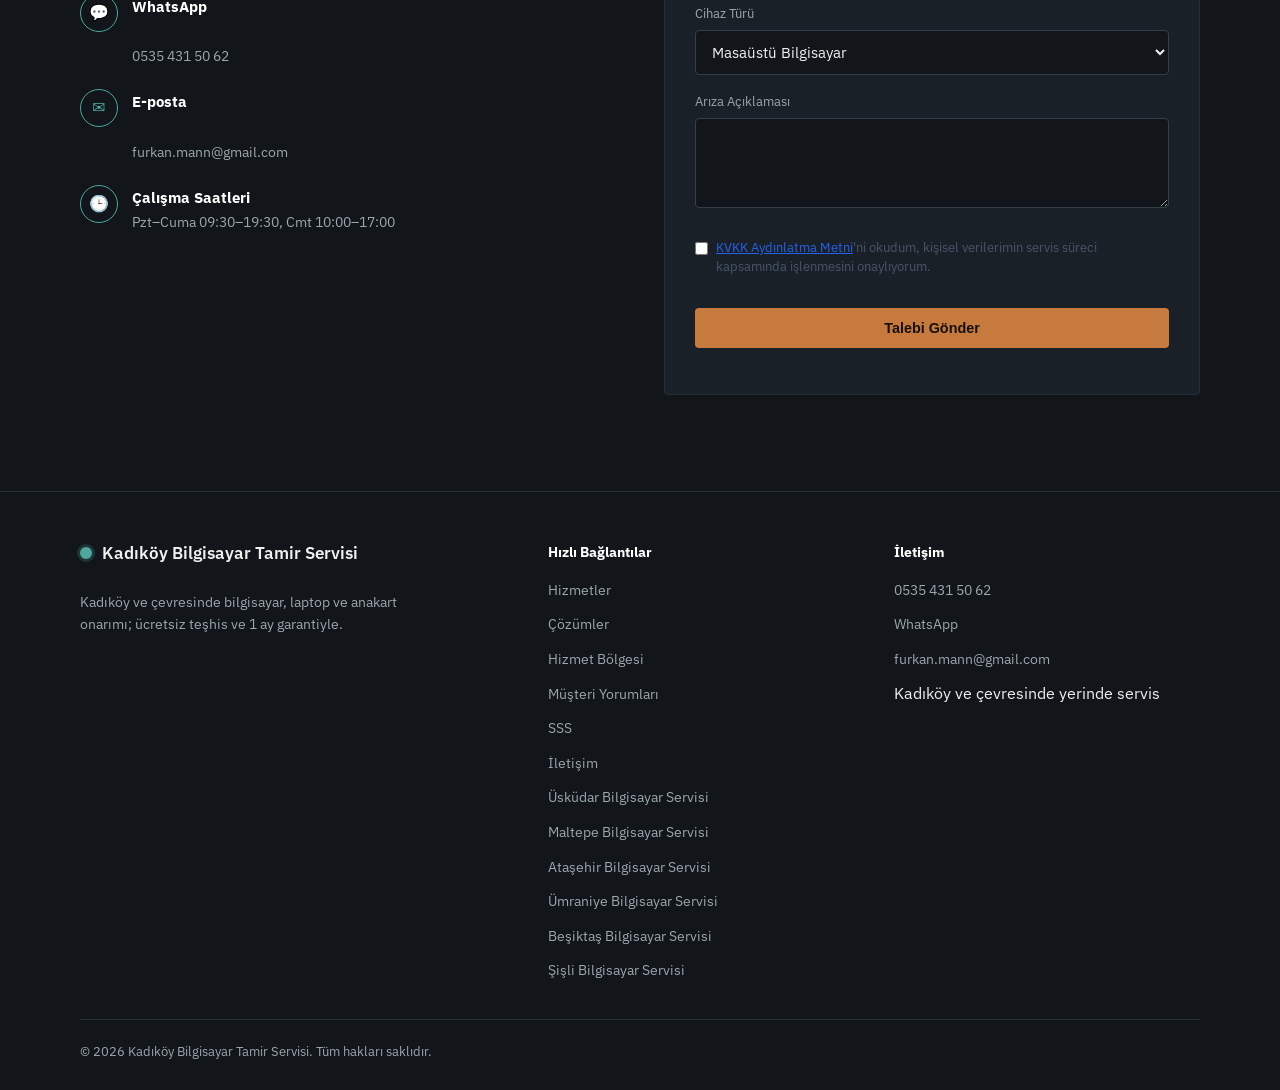
==== commit f99aa09d: "Update index.html" ====
--- a/index.html
+++ b/index.html
@@ -968,6 +968,318 @@
     }
   });
 </script>
-
+<!-- ================================================================= -->
+<!-- KVKK, GİZLİLİK VE ÇEREZ (COOKIE) YÖNETİMİ TEK PARÇA ENTEGRASYONU -->
+<!-- ================================================================= -->
+
+<style>
+  /* --- Çerez (Cookie) Banner Stilleri --- */
+  .custom-cookie-banner {
+    position: fixed;
+    bottom: 20px;
+    left: 50%;
+    transform: translateX(-50%);
+    width: 92%;
+    max-width: 620px;
+    background: #0f172a;
+    color: #f8fafc;
+    padding: 16px 22px;
+    border-radius: 12px;
+    box-shadow: 0 12px 30px rgba(0, 0, 0, 0.35);
+    z-index: 99999;
+    font-family: inherit;
+    font-size: 13.5px;
+    display: none;
+    box-sizing: border-box;
+  }
+  .custom-cookie-content {
+    display: flex;
+    align-items: center;
+    justify-content: space-between;
+    gap: 16px;
+    flex-wrap: wrap;
+  }
+  .custom-cookie-content p {
+    margin: 0;
+    flex: 1 1 280px;
+    line-height: 1.5;
+    color: #cbd5e1;
+  }
+  .custom-cookie-content a {
+    color: #38bdf8;
+    text-decoration: underline;
+    cursor: pointer;
+  }
+  .custom-cookie-actions {
+    display: flex;
+    gap: 8px;
+    align-items: center;
+  }
+  .btn-cookie-agree {
+    background: #2563eb;
+    color: #ffffff;
+    border: none;
+    padding: 8px 16px;
+    border-radius: 6px;
+    font-size: 13px;
+    font-weight: 600;
+    cursor: pointer;
+    transition: background 0.2s ease;
+  }
+  .btn-cookie-agree:hover {
+    background: #1d4ed8;
+  }
+  .btn-cookie-dismiss {
+    background: transparent;
+    color: #94a3b8;
+    border: 1px solid #334155;
+    padding: 8px 14px;
+    border-radius: 6px;
+    font-size: 13px;
+    cursor: pointer;
+    transition: all 0.2s ease;
+  }
+  .btn-cookie-dismiss:hover {
+    color: #ffffff;
+    border-color: #64748b;
+  }
+
+  /* --- Yasal Modal Stilleri --- */
+  .custom-legal-modal {
+    position: fixed;
+    inset: 0;
+    z-index: 100000;
+    display: none;
+    align-items: center;
+    justify-content: center;
+    padding: 16px;
+    box-sizing: border-box;
+  }
+  .custom-legal-overlay {
+    position: absolute;
+    inset: 0;
+    background: rgba(15, 23, 42, 0.7);
+    backdrop-filter: blur(4px);
+  }
+  .custom-legal-card {
+    position: relative;
+    background: #ffffff;
+    color: #1e293b;
+    width: 100%;
+    max-width: 650px;
+    max-height: 85vh;
+    border-radius: 14px;
+    display: flex;
+    flex-direction: column;
+    box-shadow: 0 25px 50px -12px rgba(0, 0, 0, 0.25);
+    z-index: 1;
+    overflow: hidden;
+  }
+  .custom-legal-header {
+    display: flex;
+    justify-content: space-between;
+    align-items: center;
+    padding: 16px 24px;
+    border-bottom: 1px solid #e2e8f0;
+    background: #f8fafc;
+  }
+  .custom-legal-header h3 {
+    margin: 0;
+    font-size: 17px;
+    font-weight: 700;
+    color: #0f172a;
+  }
+  .custom-legal-close {
+    background: none;
+    border: none;
+    font-size: 26px;
+    line-height: 1;
+    color: #64748b;
+    cursor: pointer;
+    padding: 4px;
+  }
+  .custom-legal-close:hover {
+    color: #0f172a;
+  }
+  .custom-legal-body {
+    padding: 24px;
+    overflow-y: auto;
+    font-size: 14px;
+    line-height: 1.65;
+    color: #334155;
+  }
+  .custom-legal-body h4 {
+    margin: 16px 0 6px 0;
+    font-size: 15px;
+    color: #0f172a;
+  }
+  .custom-legal-body ul {
+    margin: 8px 0;
+    padding-left: 20px;
+  }
+  .custom-legal-body li {
+    margin-bottom: 4px;
+  }
+
+  /* Form onay kutusu için yardımcı stil */
+  .kvkk-form-checkbox {
+    margin: 15px 0;
+    font-size: 13px;
+    display: flex;
+    align-items: flex-start;
+    gap: 8px;
+    text-align: left;
+  }
+  .kvkk-form-checkbox input {
+    margin-top: 3px;
+    cursor: pointer;
+    accent-color: #2563eb;
+  }
+  .kvkk-form-checkbox label {
+    color: #475569;
+    line-height: 1.45;
+    cursor: pointer;
+  }
+  .kvkk-form-checkbox a {
+    color: #2563eb;
+    text-decoration: underline;
+  }
+</style>
+
+<!-- Çerez Bildirim Barı -->
+<div id="cookieBanner" class="custom-cookie-banner">
+  <div class="custom-cookie-content">
+    <p>
+      Sitemizde deneyiminizi geliştirmek ve servis taleplerinizi hızlıca yönetebilmek adına çerezler kullanılmaktadır. 
+      Detaylar için <a onclick="openLegalModal('privacy')">Gizlilik ve Çerez Politikası</a>'nı inceleyebilirsiniz.
+    </p>
+    <div class="custom-cookie-actions">
+      <button type="button" class="btn-cookie-agree" onclick="acceptCookies()">Kabul Et</button>
+      <button type="button" class="btn-cookie-dismiss" onclick="closeCookieBanner()">Kapat</button>
+    </div>
+  </div>
+</div>
+
+<!-- Modal Penceresi -->
+<div id="legalModal" class="custom-legal-modal">
+  <div class="custom-legal-overlay" onclick="closeLegalModal()"></div>
+  <div class="custom-legal-card">
+    <div class="custom-legal-header">
+      <h3 id="legalModalTitle">Aydınlatma Metni</h3>
+      <button type="button" class="custom-legal-close" onclick="closeLegalModal()">&times;</button>
+    </div>
+    <div id="legalModalBody" class="custom-legal-body"></div>
+  </div>
+</div>
+
+<script>
+  // Yasal Metin Verileri
+  const legalDocs = {
+    kvkk: `
+      <h4>1. Veri Sorumlusu</h4>
+      <p>6698 sayılı Kişisel Verilerin Korunması Kanunu ("KVKK") uyarınca, <strong>Kadıköy Bilgisayar Tamir Servisi (bilgisayarservisi.site)</strong> olarak tarafımıza iletmiş olduğunuz kişisel verileriniz veri sorumlusu sıfatıyla korunmaktadır.</p>
+
+      <h4>2. İşlenen Kişisel Veriler ve İşlenme Amaçları</h4>
+      <p>İletişim ve arıza formu vasıtasıyla paylaştığınız Ad-Soyad, Telefon Numarası, Arıza Detayı ve Adres bilgileriniz;</p>
+      <ul>
+        <li>Teknik servis arıza teşhisinin yapılması ve fiyat teklifinin iletilmesi,</li>
+        <li>Yerinde teknik destek randevusunun oluşturulması ve servis takibi,</li>
+        <li>Onarım sonrası garanti ve müşteri memnuniyeti süreçlerinin yürütülmesi</li>
+      </ul>
+      <p>amaçlarıyla sınırlı ve ölçülü olarak işlenmektedir.</p>
+
+      <h4>3. Verilerin Aktarılması</h4>
+      <p>Kişisel verileriniz kanunen yetkili resmi kurum ve kuruluşlar haricinde hiçbir üçüncü taraf kişi, kurum veya reklam ağı ile paylaşılmaz ve yurt dışına aktarılmaz.</p>
+
+      <h4>4. KVKK Kapsamındaki Haklarınız</h4>
+      <p>KVKK'nın 11. maddesi uyarınca; verilerinizin işlenip işlenmediğini öğrenme, silinmesini veya düzeltilmesini talep etme hakkına sahipsiniz. Taleplerinizi <strong>furkan.mann@gmail.com</strong> adresine iletebilirsiniz.</p>
+    `,
+    privacy: `
+      <h4>1. Gizlilik Politikası</h4>
+      <p>Kadıköy Bilgisayar Servisi olarak kullanıcılarımızın gizliliğine saygı duyuyoruz. Form üzerinden sağlanan iletişim bilgileri yalnızca teknik servis hizmetinin icrası için kullanılır.</p>
+
+      <h4>2. Çerez (Cookie) Kullanımı</h4>
+      <p>Web sitemizde sayfa performansını izlemek, kullanıcı tercihlerini hatırlamak ve site güvenliğini sağlamak amacıyla teknik ve analitik çerezler kullanılmaktadır.</p>
+
+      <h4>3. Çerezleri Kontrol Etme</h4>
+      <p>Tarayıcınızın ayarlarından dilediğiniz zaman çerezleri silebilir veya çerez kullanımını engelleyebilirsiniz.</p>
+    `
+  };
+
+  // Modal Aç/Kapat
+  function openLegalModal(type) {
+    const modal = document.getElementById('legalModal');
+    const title = document.getElementById('legalModalTitle');
+    const body = document.getElementById('legalModalBody');
+
+    if (!modal || !title || !body) return;
+
+    if (type === 'kvkk') {
+      title.textContent = 'KVKK Aydınlatma Metni';
+      body.innerHTML = legalDocs.kvkk;
+    } else {
+      title.textContent = 'Gizlilik ve Çerez Politikası';
+      body.innerHTML = legalDocs.privacy;
+    }
+
+    modal.style.display = 'flex';
+  }
+
+  function closeLegalModal() {
+    const modal = document.getElementById('legalModal');
+    if (modal) modal.style.display = 'none';
+  }
+
+  // Çerez Yönetimi
+  function acceptCookies() {
+    try {
+      localStorage.setItem('cookie_consent_status', 'accepted');
+    } catch (e) {}
+    closeCookieBanner();
+  }
+
+  function closeCookieBanner() {
+    const banner = document.getElementById('cookieBanner');
+    if (banner) banner.style.display = 'none';
+  }
+
+  // Sayfa açılış kontrolleri
+  document.addEventListener('DOMContentLoaded', () => {
+    // Çerez kontrolü
+    try {
+      if (!localStorage.getItem('cookie_consent_status')) {
+        const banner = document.getElementById('cookieBanner');
+        if (banner) {
+          setTimeout(() => {
+            banner.style.display = 'block';
+          }, 600);
+        }
+      }
+    } catch (e) {}
+
+    // ESC tuşuyla modal kapatma
+    document.addEventListener('keydown', (e) => {
+      if (e.key === 'Escape') closeLegalModal();
+    });
+
+    // Sayfadaki mevcut iletişim formuna KVKK onay kutusunu otomatik entegre et
+    const contactForm = document.querySelector('form');
+    if (contactForm && !document.getElementById('kvkkConsentBox')) {
+      const submitBtn = contactForm.querySelector('button[type="submit"], input[type="submit"]');
+      if (submitBtn) {
+        const checkboxDiv = document.createElement('div');
+        checkboxDiv.className = 'kvkk-form-checkbox';
+        checkboxDiv.innerHTML = `
+          <input type="checkbox" id="kvkkConsentBox" name="kvkk_consent" required>
+          <label for="kvkkConsentBox">
+            <a href="javascript:void(0)" onclick="openLegalModal('kvkk')">KVKK Aydınlatma Metni</a>'ni okudum, kişisel verilerimin servis süreci kapsamında işlenmesini onaylıyorum.
+          </label>
+        `;
+        submitBtn.parentNode.insertBefore(checkboxDiv, submitBtn);
+      }
+    }
+  });
+</script>
+<!-- ================================================================= -->
 </body>
 </html>
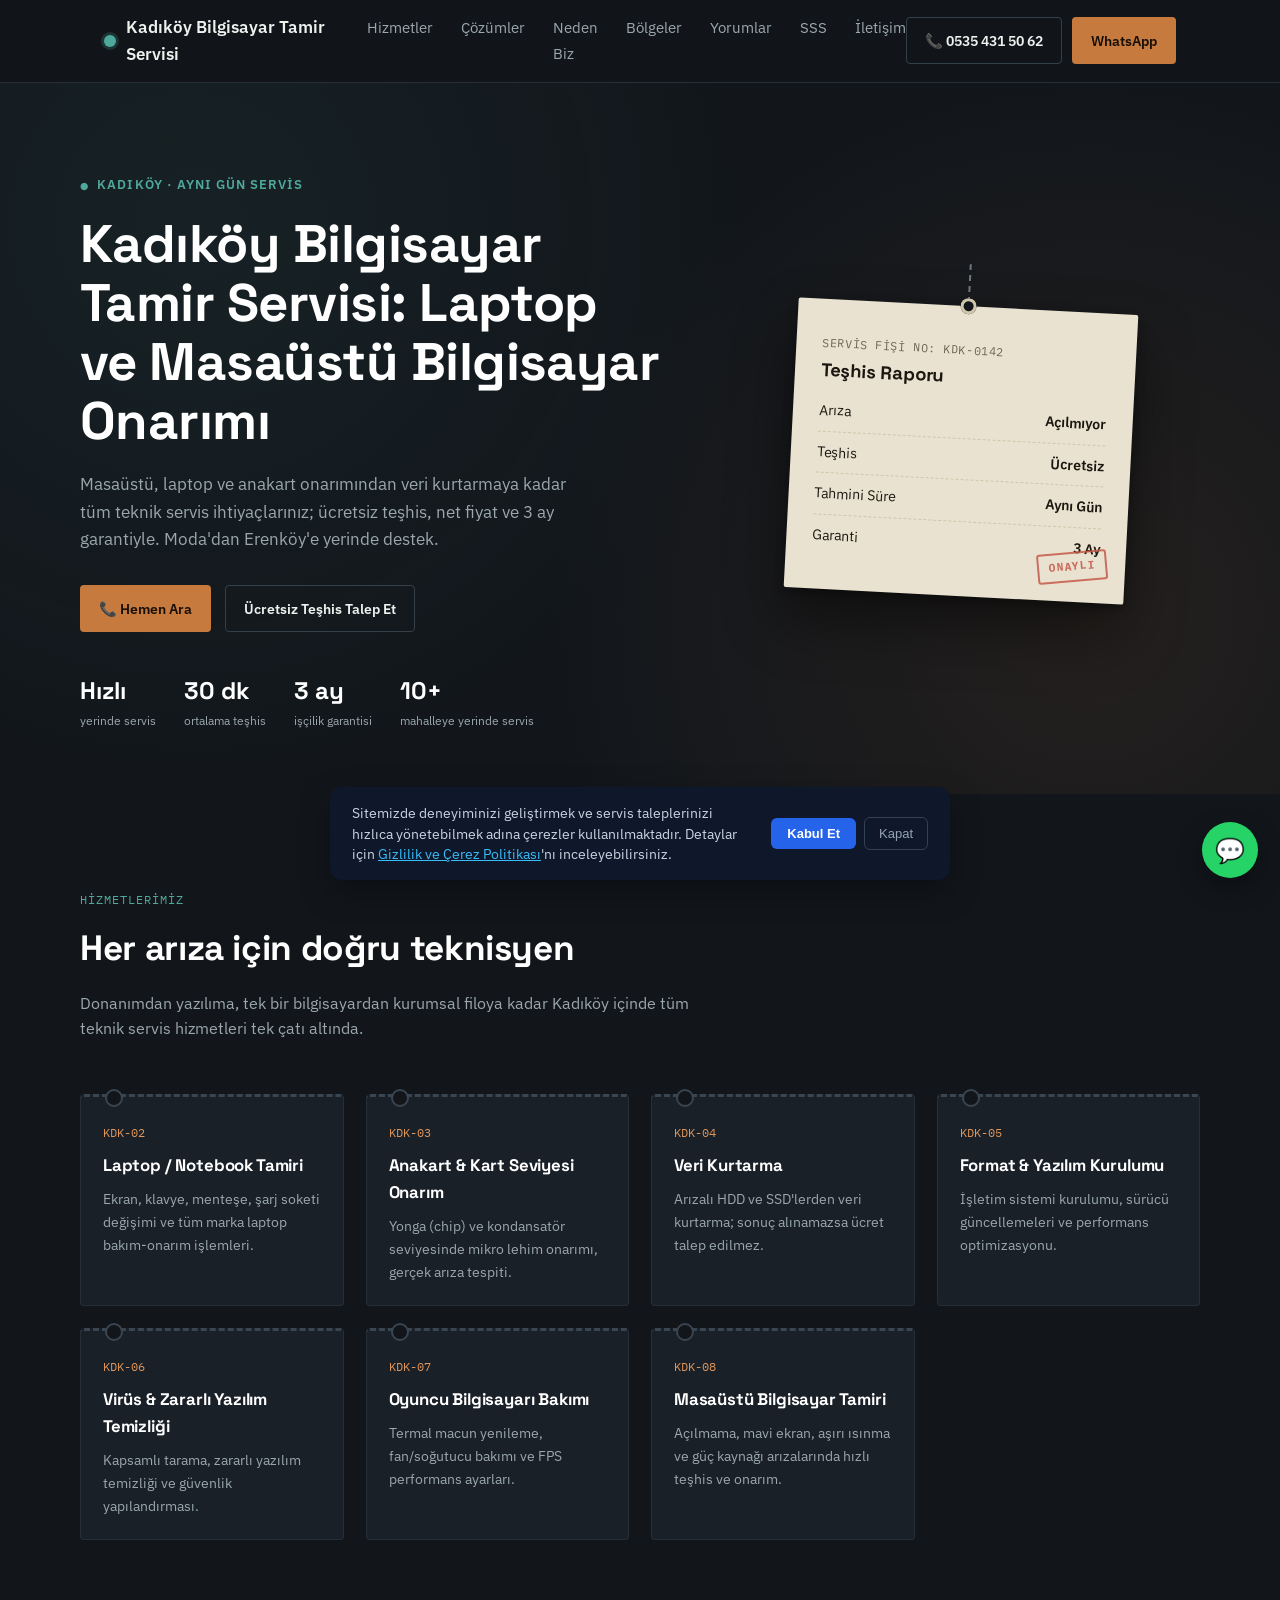
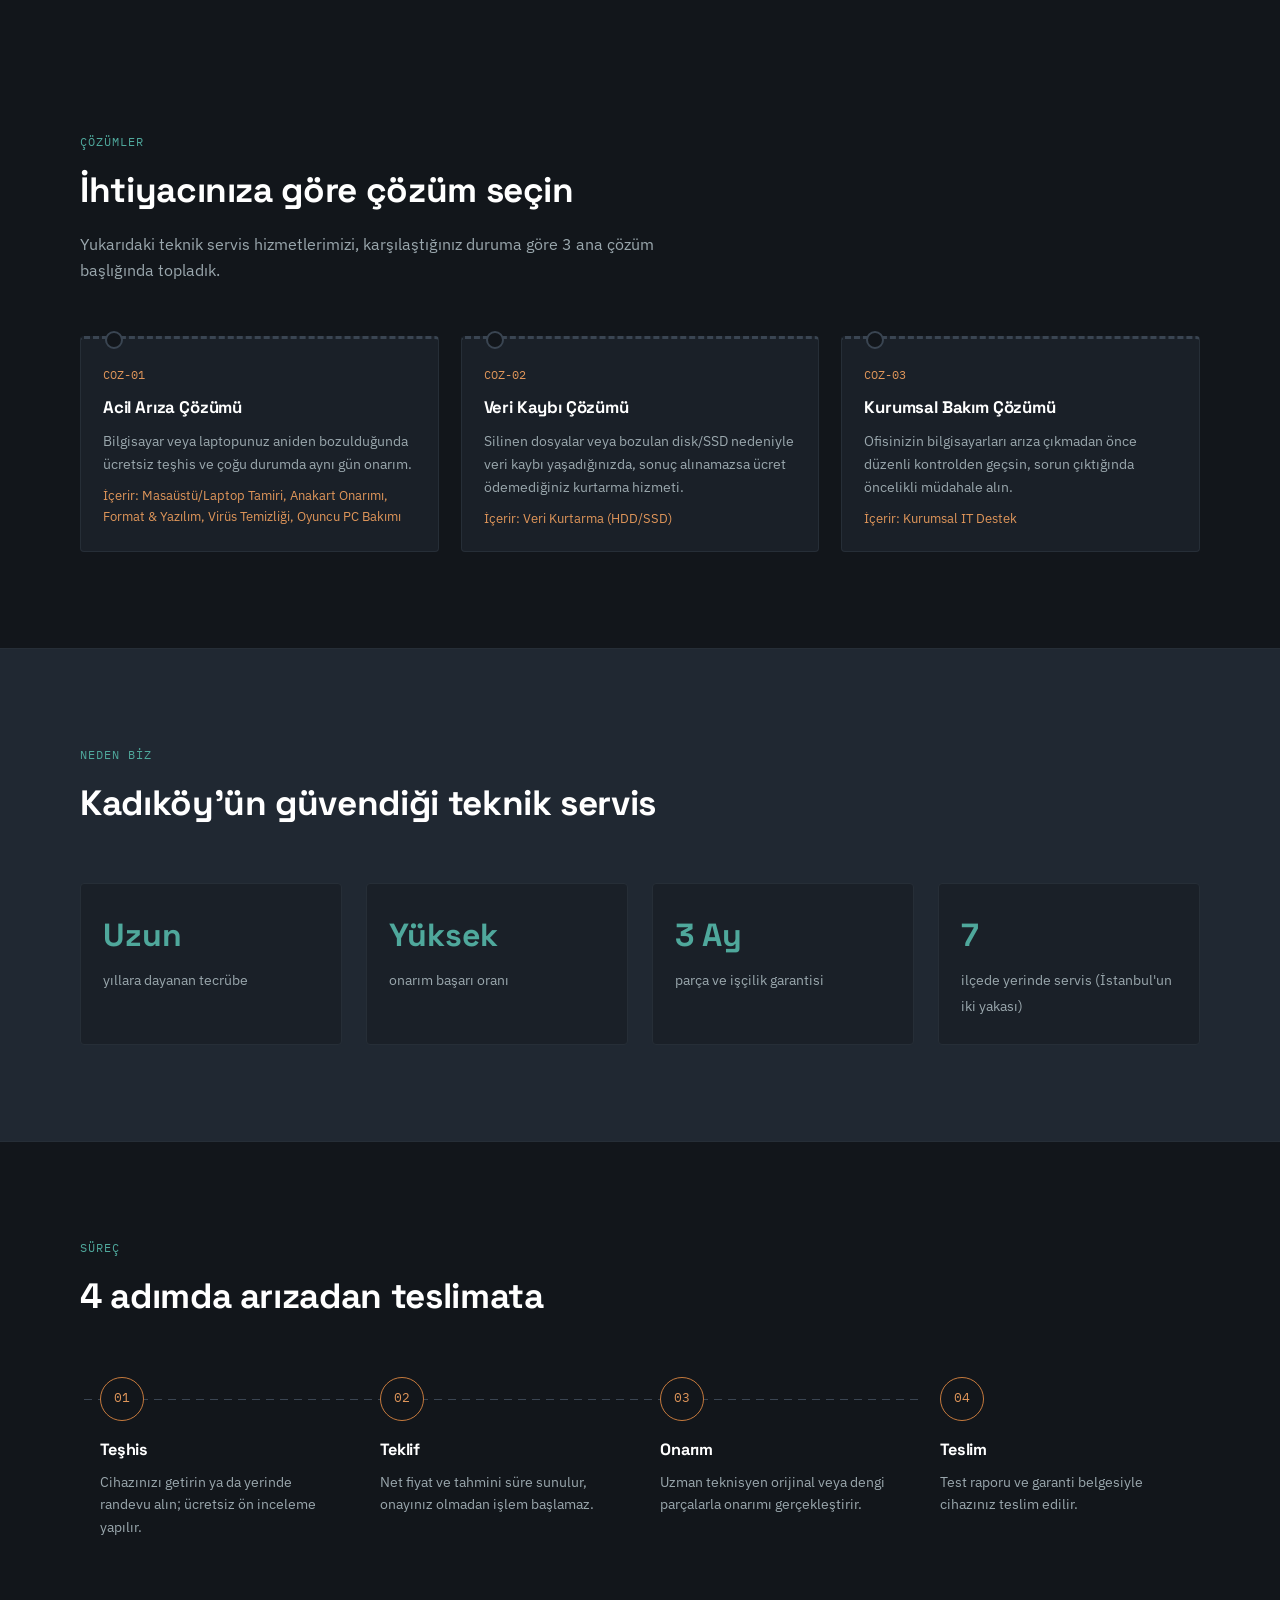
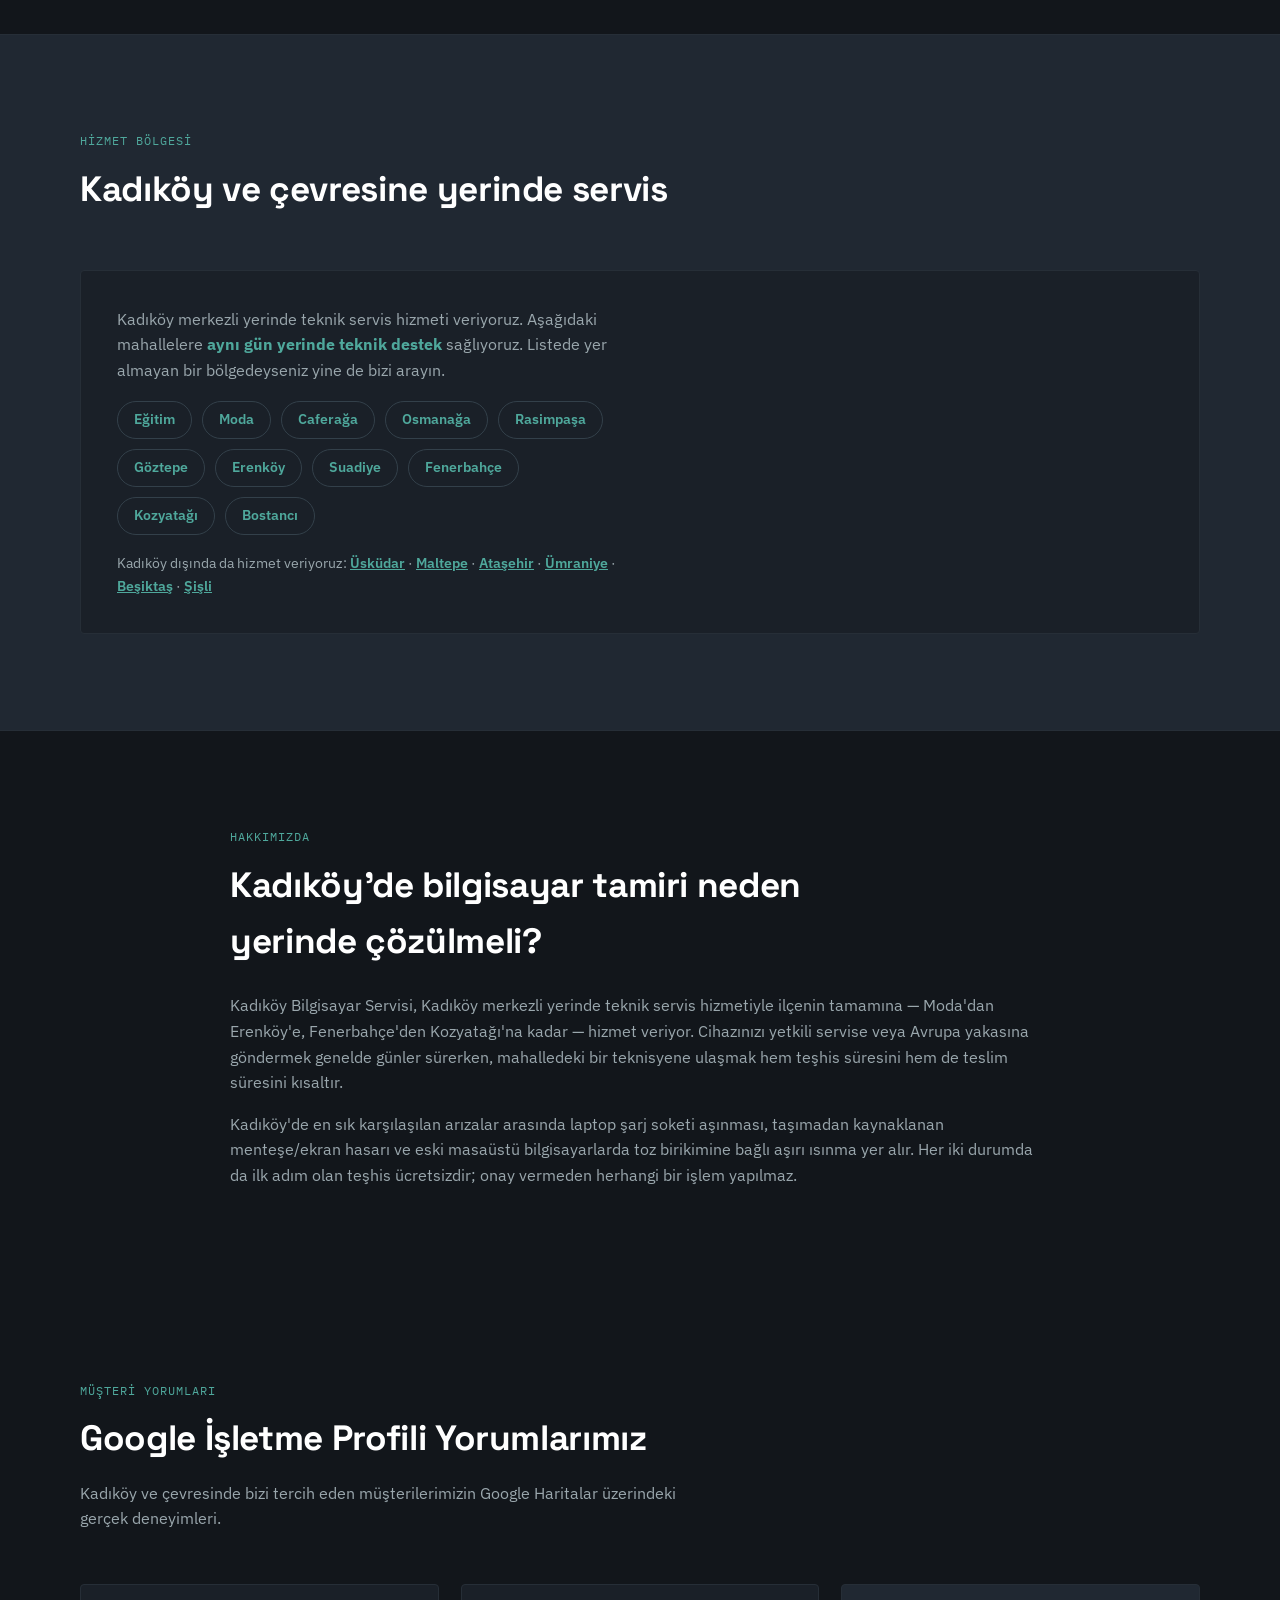
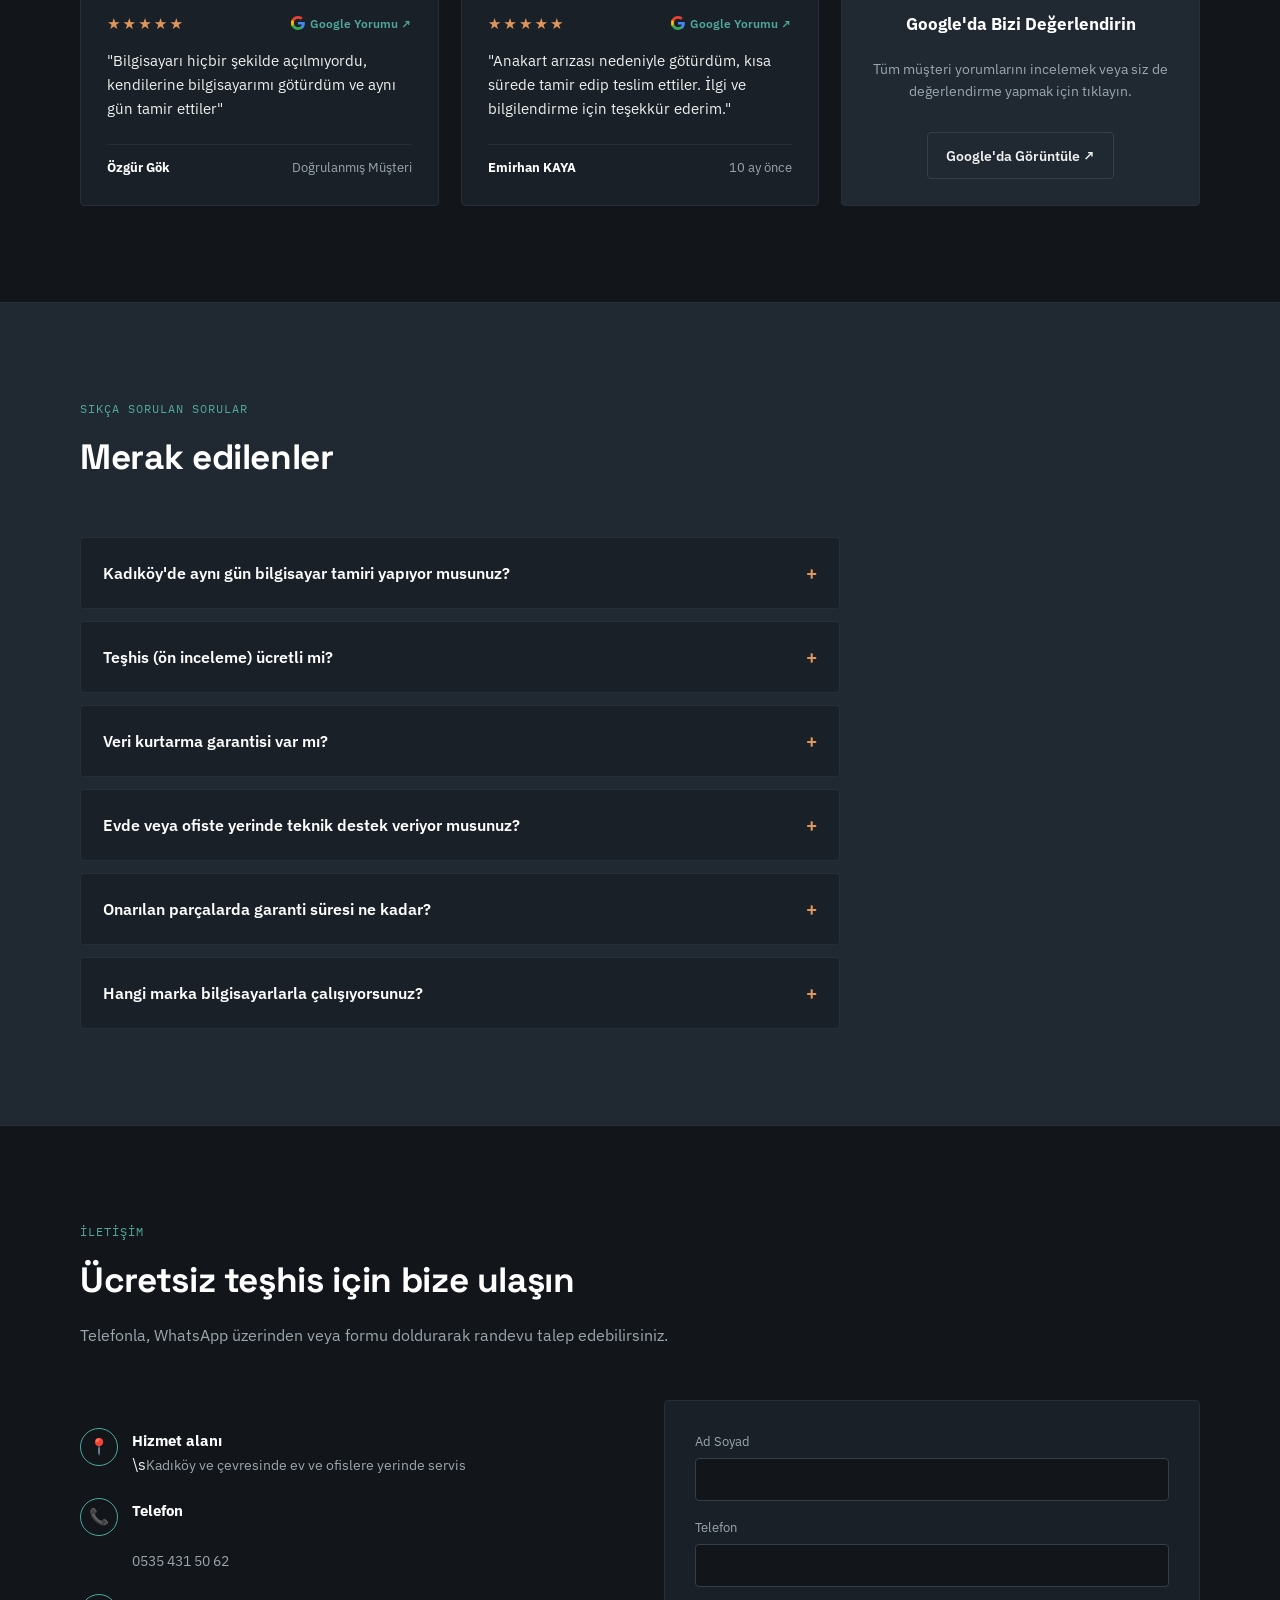
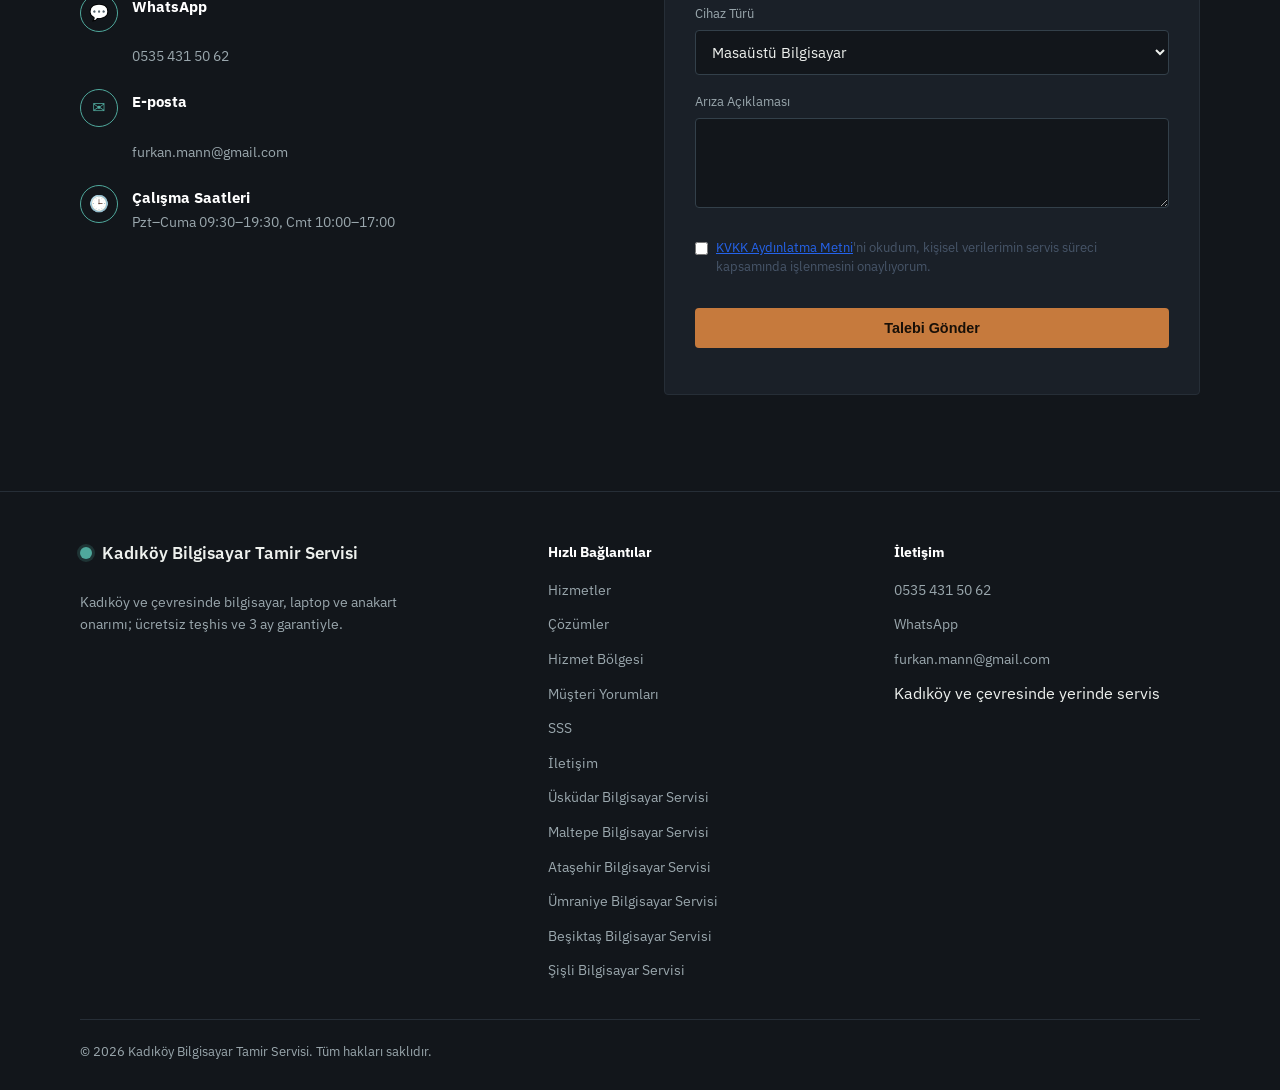
==== commit 258c9adb: "Update warranty period from 1 month to 3 months" ====
--- a/index.html
+++ b/index.html
@@ -6,7 +6,7 @@
 
 <!-- ============ TEMEL SEO ============ -->
 <title>Kadıköy Bilgisayar Tamir Servisi | Laptop ve Masaüstü Bilgisayar Onarımı</title>
-<meta name="description" content="Kadıköy bilgisayar tamir servisi olarak laptop, masaüstü bilgisayar, anakart ve veri kurtarma hizmetlerini ev ve ofislere yerinde sunuyoruz. Ücretsiz teşhis, net fiyat ve 1 ay işçilik garantisi.">
+<meta name="description" content="Kadıköy bilgisayar tamir servisi olarak laptop, masaüstü bilgisayar, anakart ve veri kurtarma hizmetlerini ev ve ofislere yerinde sunuyoruz. Ücretsiz teşhis, net fiyat ve 3 ay işçilik garantisi.">
 <meta name="keywords" content="kadıköy bilgisayar servisi, kadıköy bilgisayar tamiri, kadıköy laptop tamiri, kadıköy notebook tamiri, kadıköy anakart tamiri, kadıköy veri kurtarma, kadıköy bilgisayar bakımı, kadıköy yerinde bilgisayar servisi, moda bilgisayar tamircisi, göztepe bilgisayar servisi">
 <meta name="author" content="Kadıköy Bilgisayar Servisi">
 <meta name="robots" content="index, follow, max-image-preview:large">
@@ -17,7 +17,7 @@
 <!-- ============ SOSYAL PAYLAŞIM (Open Graph / Twitter) ============ -->
 <meta property="og:type" content="website">
 <meta property="og:title" content="Kadıköy Bilgisayar Tamir Servisi | Laptop ve Masaüstü Bilgisayar Onarımı">
-<meta property="og:description" content="Kadıköy'de bilgisayar, laptop ve anakart tamiri. Ücretsiz teşhis, aynı gün teslim, 1 ay garanti.">
+<meta property="og:description" content="Kadıköy'de bilgisayar, laptop ve anakart tamiri. Ücretsiz teşhis, aynı gün teslim, 3 ay garanti.">
 <meta property="og:url" content="https://bilgisayarservisi.site/">
 <meta property="og:locale" content="tr_TR">
 <meta property="og:image" content="https://bilgisayarservisi.site/assets/og-image.png">
@@ -28,7 +28,7 @@
 <meta property="og:site_name" content="Kadıköy Bilgisayar Servisi">
 <meta name="twitter:card" content="summary_large_image">
 <meta name="twitter:title" content="Kadıköy Bilgisayar Tamir Servisi | Laptop ve Masaüstü Bilgisayar Onarımı">
-<meta name="twitter:description" content="Ücretsiz teşhis, aynı gün teslim, 1 ay garanti. Kadıköy ve çevresine yerinde servis.">
+<meta name="twitter:description" content="Ücretsiz teşhis, aynı gün teslim, 3 ay garanti. Kadıköy ve çevresine yerinde servis.">
 
 <!-- ============ FAVICON ============ -->
 <link rel="icon" href="data:image/svg+xml,%3Csvg xmlns='http://www.w3.org/2000/svg' viewBox='0 0 100 100'%3E%3Crect width='100' height='100' rx='20' fill='%2312161b'/%3E%3Ccircle cx='50' cy='42' r='20' fill='none' stroke='%23c67a3d' stroke-width='6'/%3E%3Cline x1='50' y1='62' x2='50' y2='80' stroke='%234fa89c' stroke-width='6'/%3E%3C/svg%3E">
@@ -128,7 +128,7 @@
       "name": "Onarılan parçalarda garanti süresi ne kadar?",
       "acceptedAnswer": {
         "@type": "Answer",
-        "text": "Değişen parçalar ve yapılan işçilik 1 ay garanti kapsamındadır. Garanti belgesi teslimat sırasında verilir."
+        "text": "Değişen parçalar ve yapılan işçilik 3 ay garanti kapsamındadır. Garanti belgesi teslimat sırasında verilir."
       }
     },
     {
@@ -508,7 +508,7 @@
     <div>
       <span class="eyebrow">Kadıköy · Aynı Gün Servis</span>
       <h1>Kadıköy Bilgisayar Tamir Servisi: Laptop ve Masaüstü Bilgisayar Onarımı</h1>
-      <p class="lead">Masaüstü, laptop ve anakart onarımından veri kurtarmaya kadar tüm teknik servis ihtiyaçlarınız; ücretsiz teşhis, net fiyat ve 1 ay garantiyle. Moda'dan Erenköy'e yerinde destek.</p>
+      <p class="lead">Masaüstü, laptop ve anakart onarımından veri kurtarmaya kadar tüm teknik servis ihtiyaçlarınız; ücretsiz teşhis, net fiyat ve 3 ay garantiyle. Moda'dan Erenköy'e yerinde destek.</p>
       <div class="hero-actions">
         <a href="tel:+905354315062" class="btn btn-primary">📞 Hemen Ara</a>
         <a href="#iletisim" class="btn btn-ghost">Ücretsiz Teşhis Talep Et</a>
@@ -516,7 +516,7 @@
       <div class="trust-row">
         <div class="trust-item"><strong>Hızlı</strong><span>yerinde servis</span></div>
         <div class="trust-item"><strong>30 dk</strong><span>ortalama teşhis</span></div>
-        <div class="trust-item"><strong>1 ay</strong><span>işçilik garantisi</span></div>
+        <div class="trust-item"><strong>3 ay</strong><span>işçilik garantisi</span></div>
         <div class="trust-item"><strong>10+</strong><span>mahalleye yerinde servis</span></div>
       </div>
     </div>
@@ -528,7 +528,7 @@
       <div class="ticket-row"><span>Arıza</span><span>Açılmıyor</span></div>
       <div class="ticket-row"><span>Teşhis</span><span>Ücretsiz</span></div>
       <div class="ticket-row"><span>Tahmini Süre</span><span>Aynı Gün</span></div>
-      <div class="ticket-row"><span>Garanti</span><span>1 Ay</span></div>
+      <div class="ticket-row"><span>Garanti</span><span>3 Ay</span></div>
       <span class="stamp">ONAYLI</span>
     </div>
   </div>
@@ -623,7 +623,7 @@
     <div class="why-grid">
       <div class="why-card"><strong>Uzun</strong><span>yıllara dayanan tecrübe</span></div>
       <div class="why-card"><strong>Yüksek</strong><span>onarım başarı oranı</span></div>
-      <div class="why-card"><strong>1 Ay</strong><span>parça ve işçilik garantisi</span></div>
+      <div class="why-card"><strong>3 Ay</strong><span>parça ve işçilik garantisi</span></div>
       <div class="why-card"><strong>7</strong><span>ilçede yerinde servis (İstanbul'un iki yakası)</span></div>
     </div>
   </div>
@@ -780,7 +780,7 @@
       </div>
       <div class="faq-item" data-open="false">
         <button class="faq-q">Onarılan parçalarda garanti süresi ne kadar? <span class="plus">+</span></button>
-        <div class="faq-a"><p>Değişen parçalar ve yapılan işçilik 1 ay garanti kapsamındadır. Garanti belgesi teslimat sırasında verilir.</p></div>
+        <div class="faq-a"><p>Değişen parçalar ve yapılan işçilik 3 ay garanti kapsamındadır. Garanti belgesi teslimat sırasında verilir.</p></div>
       </div>
       <div class="faq-item" data-open="false">
         <button class="faq-q">Hangi marka bilgisayarlarla çalışıyorsunuz? <span class="plus">+</span></button>
@@ -863,7 +863,7 @@
     <div class="footer-grid">
       <div>
         <a href="#anasayfa" class="logo" style="margin-bottom:14px; display:inline-flex;"><span class="dot"></span> Kadıköy Bilgisayar Tamir Servisi</a>
-        <p style="color:var(--text-muted); font-size:0.88rem; max-width:320px; margin-top:10px;">Kadıköy ve çevresinde bilgisayar, laptop ve anakart onarımı; ücretsiz teşhis ve 1 ay garantiyle.</p>
+        <p style="color:var(--text-muted); font-size:0.88rem; max-width:320px; margin-top:10px;">Kadıköy ve çevresinde bilgisayar, laptop ve anakart onarımı; ücretsiz teşhis ve 3 ay garantiyle.</p>
       </div>
       <div>
         <h4>Hızlı Bağlantılar</h4>
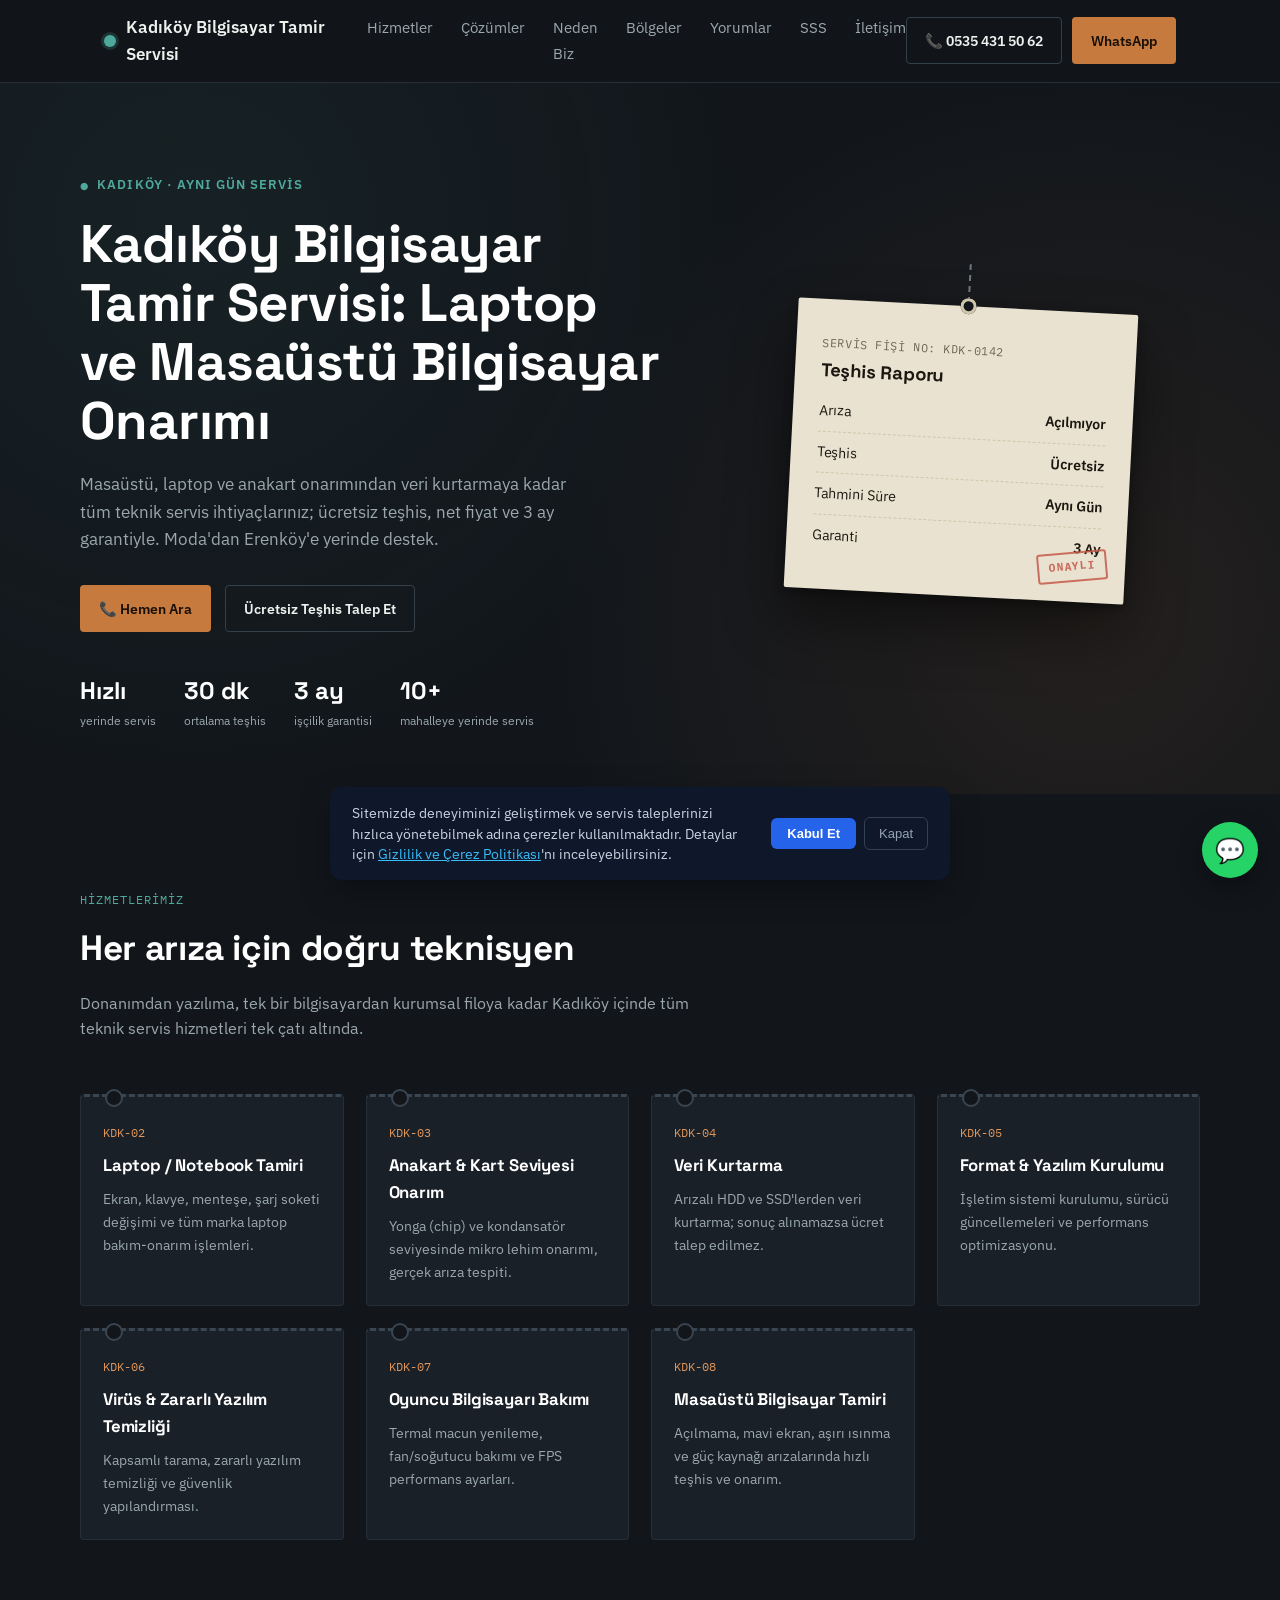
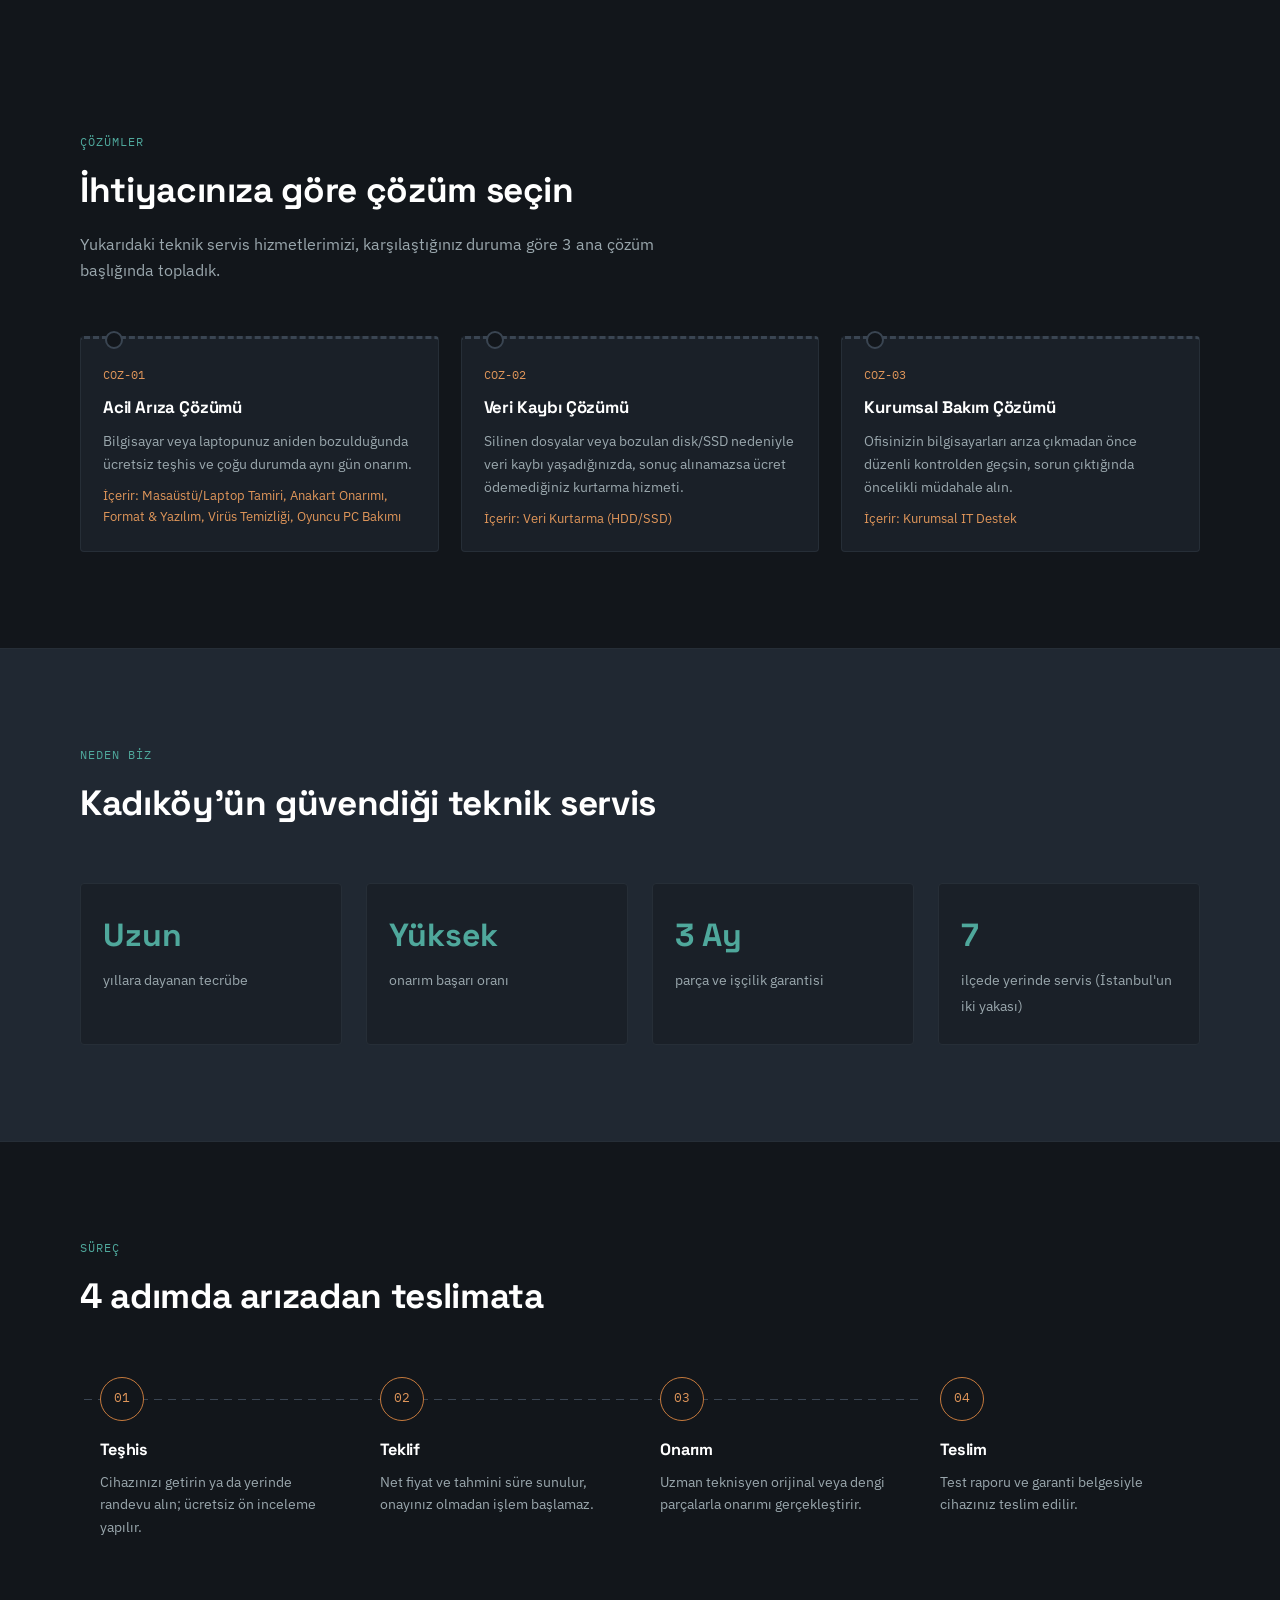
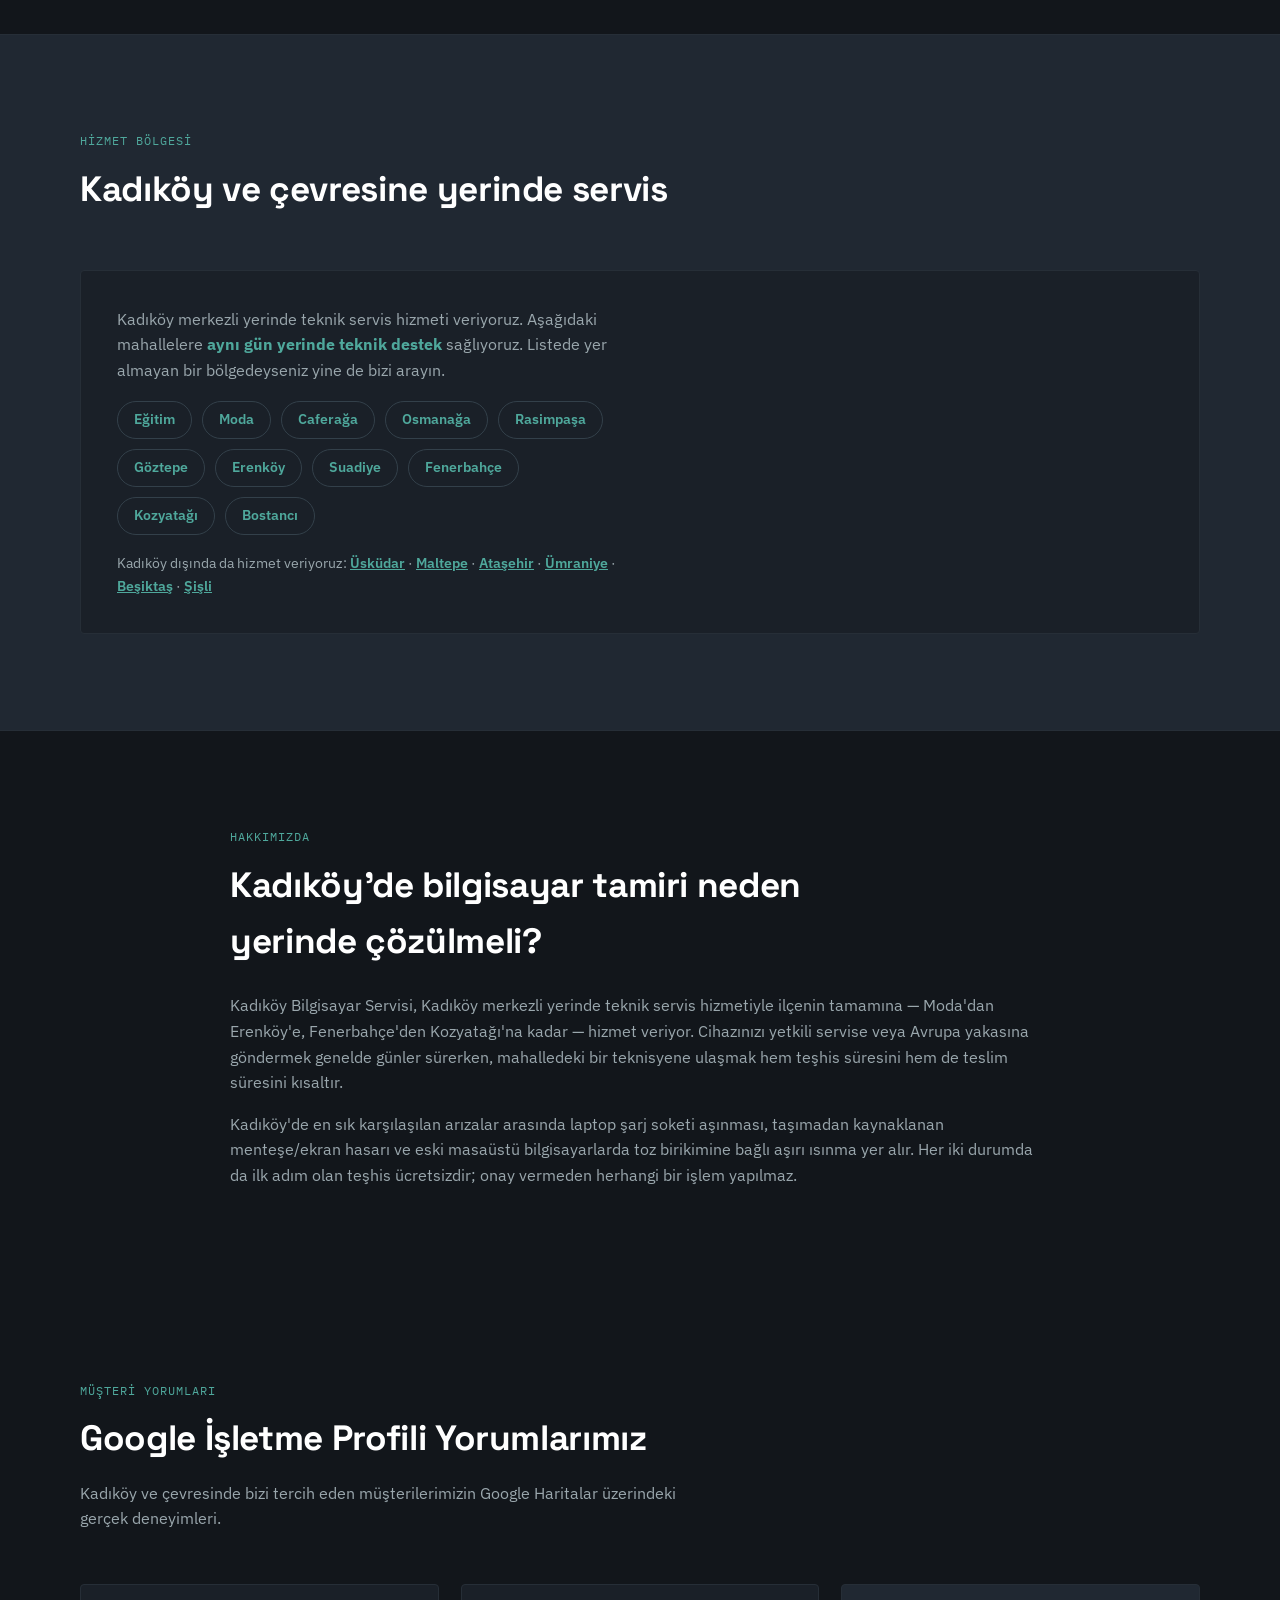
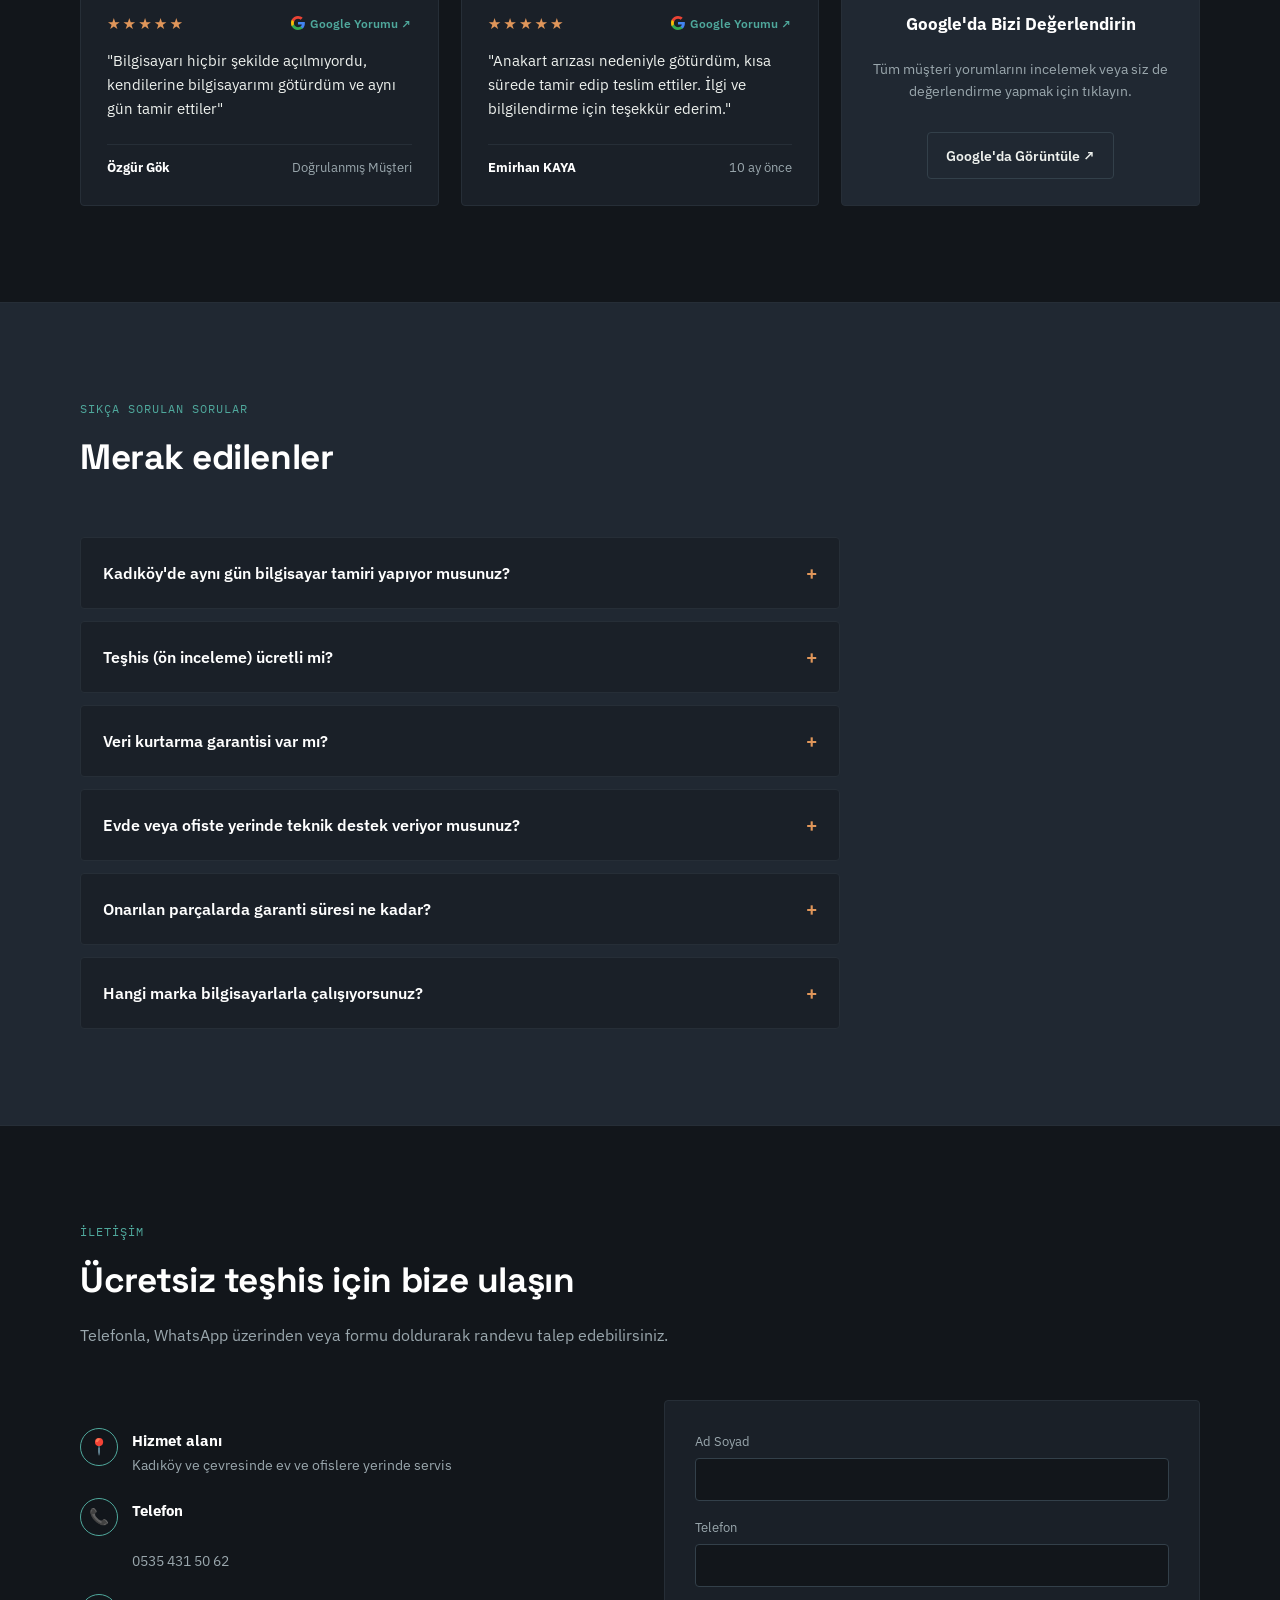
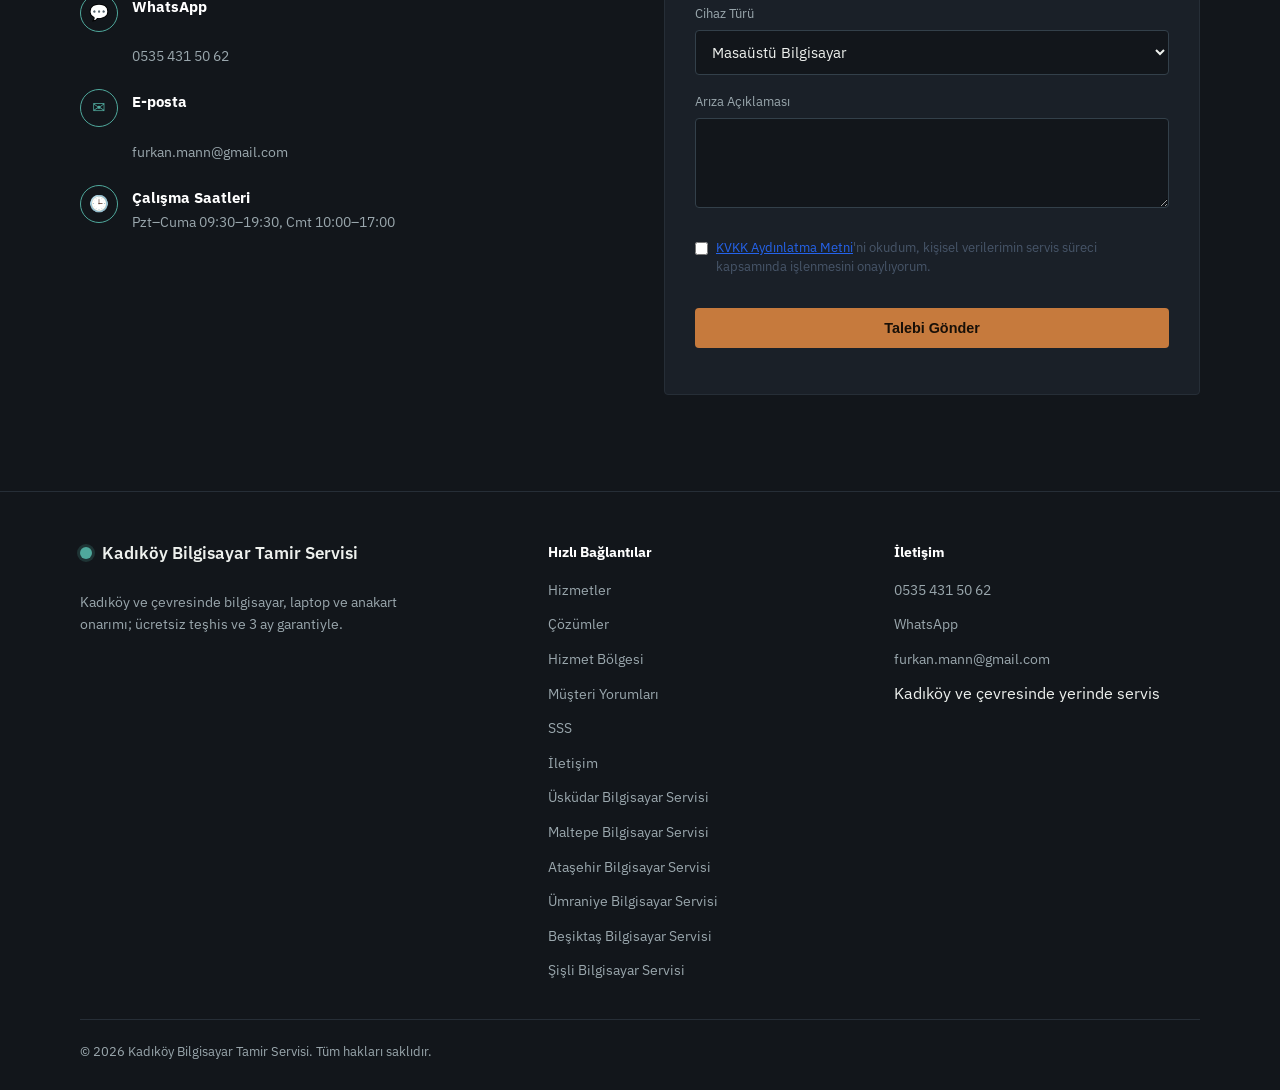
==== commit 13e0929a: "Update index.html" ====
--- a/index.html
+++ b/index.html
@@ -804,7 +804,7 @@
           <div class="contact-info-item">
             <div class="contact-icon">📍</div>
             <div>
-              <strong>Hizmet alanı</strong>\s<span>Kadıköy ve çevresinde ev ve ofislere yerinde servis</span>
+              <strong>Hizmet alanı</strong><span>Kadıköy ve çevresinde ev ve ofislere yerinde servis</span>
             </div>
           </div>
           <div class="contact-info-item">
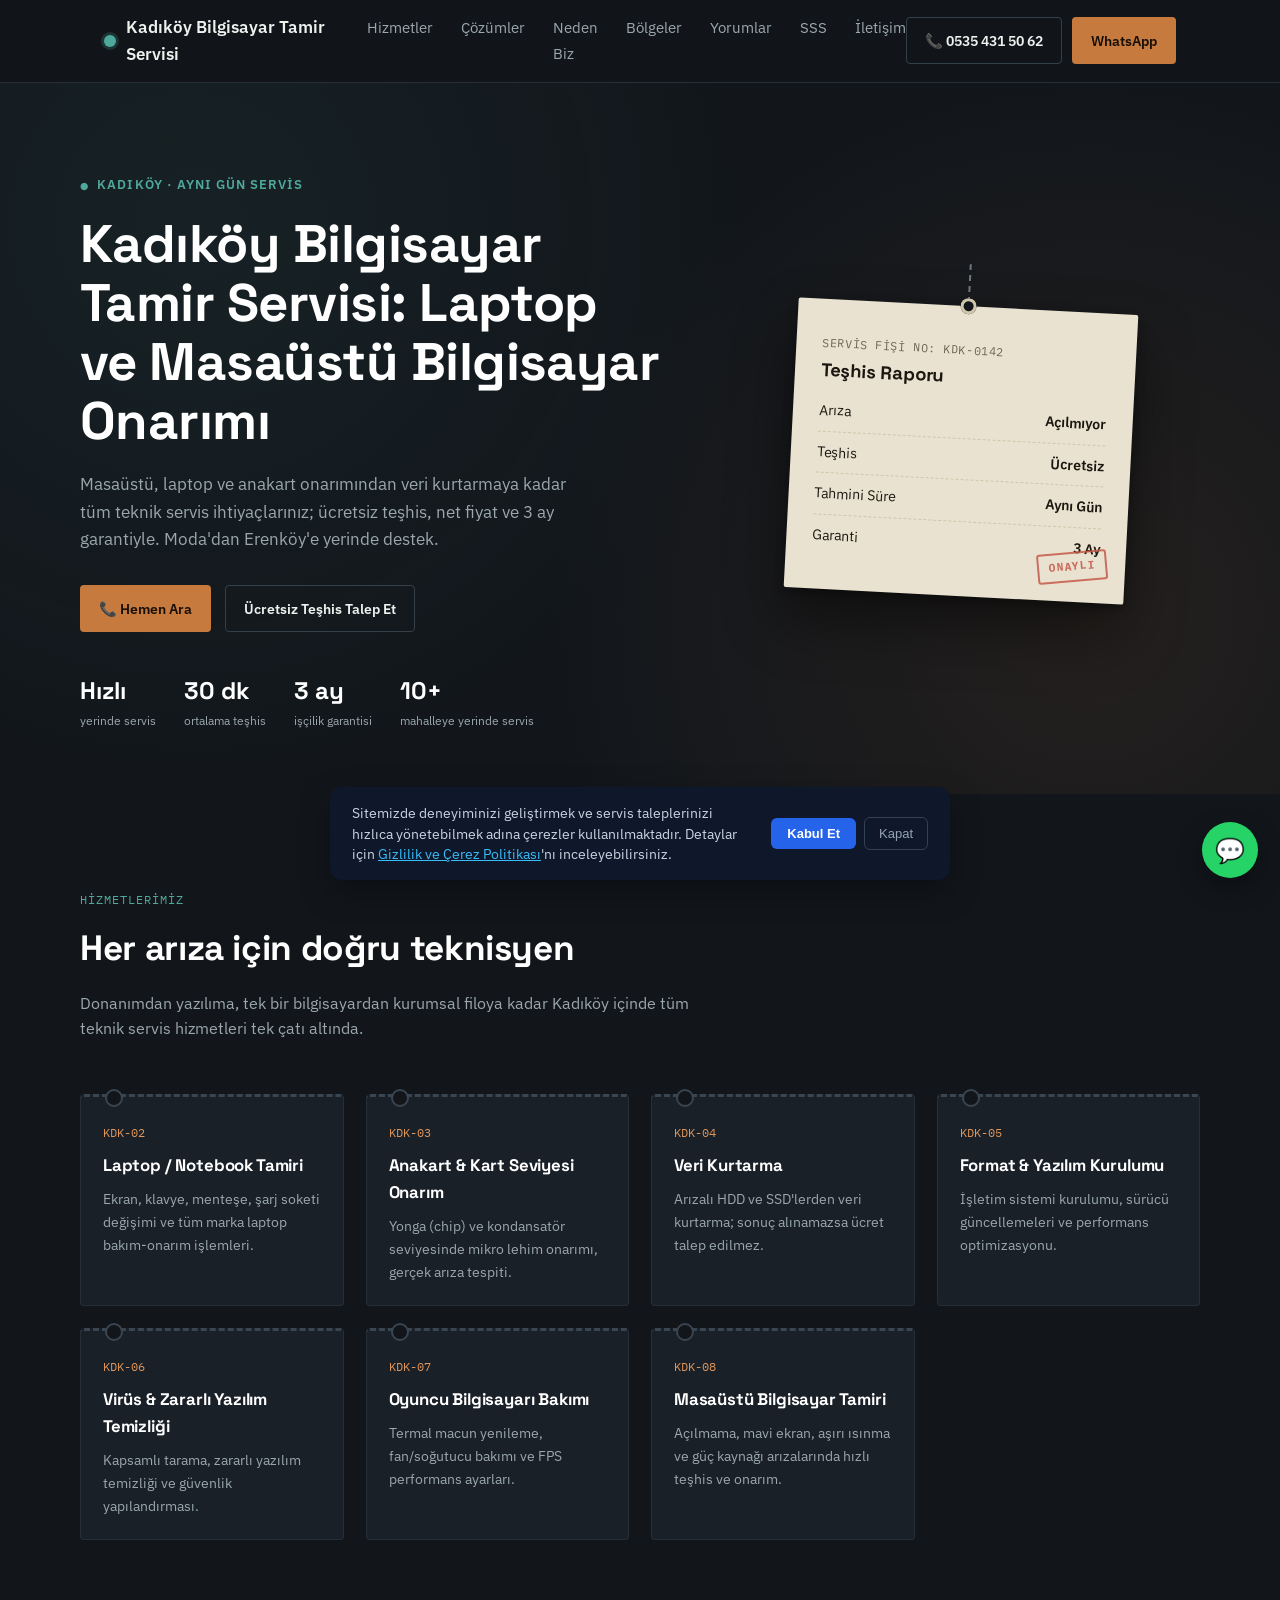
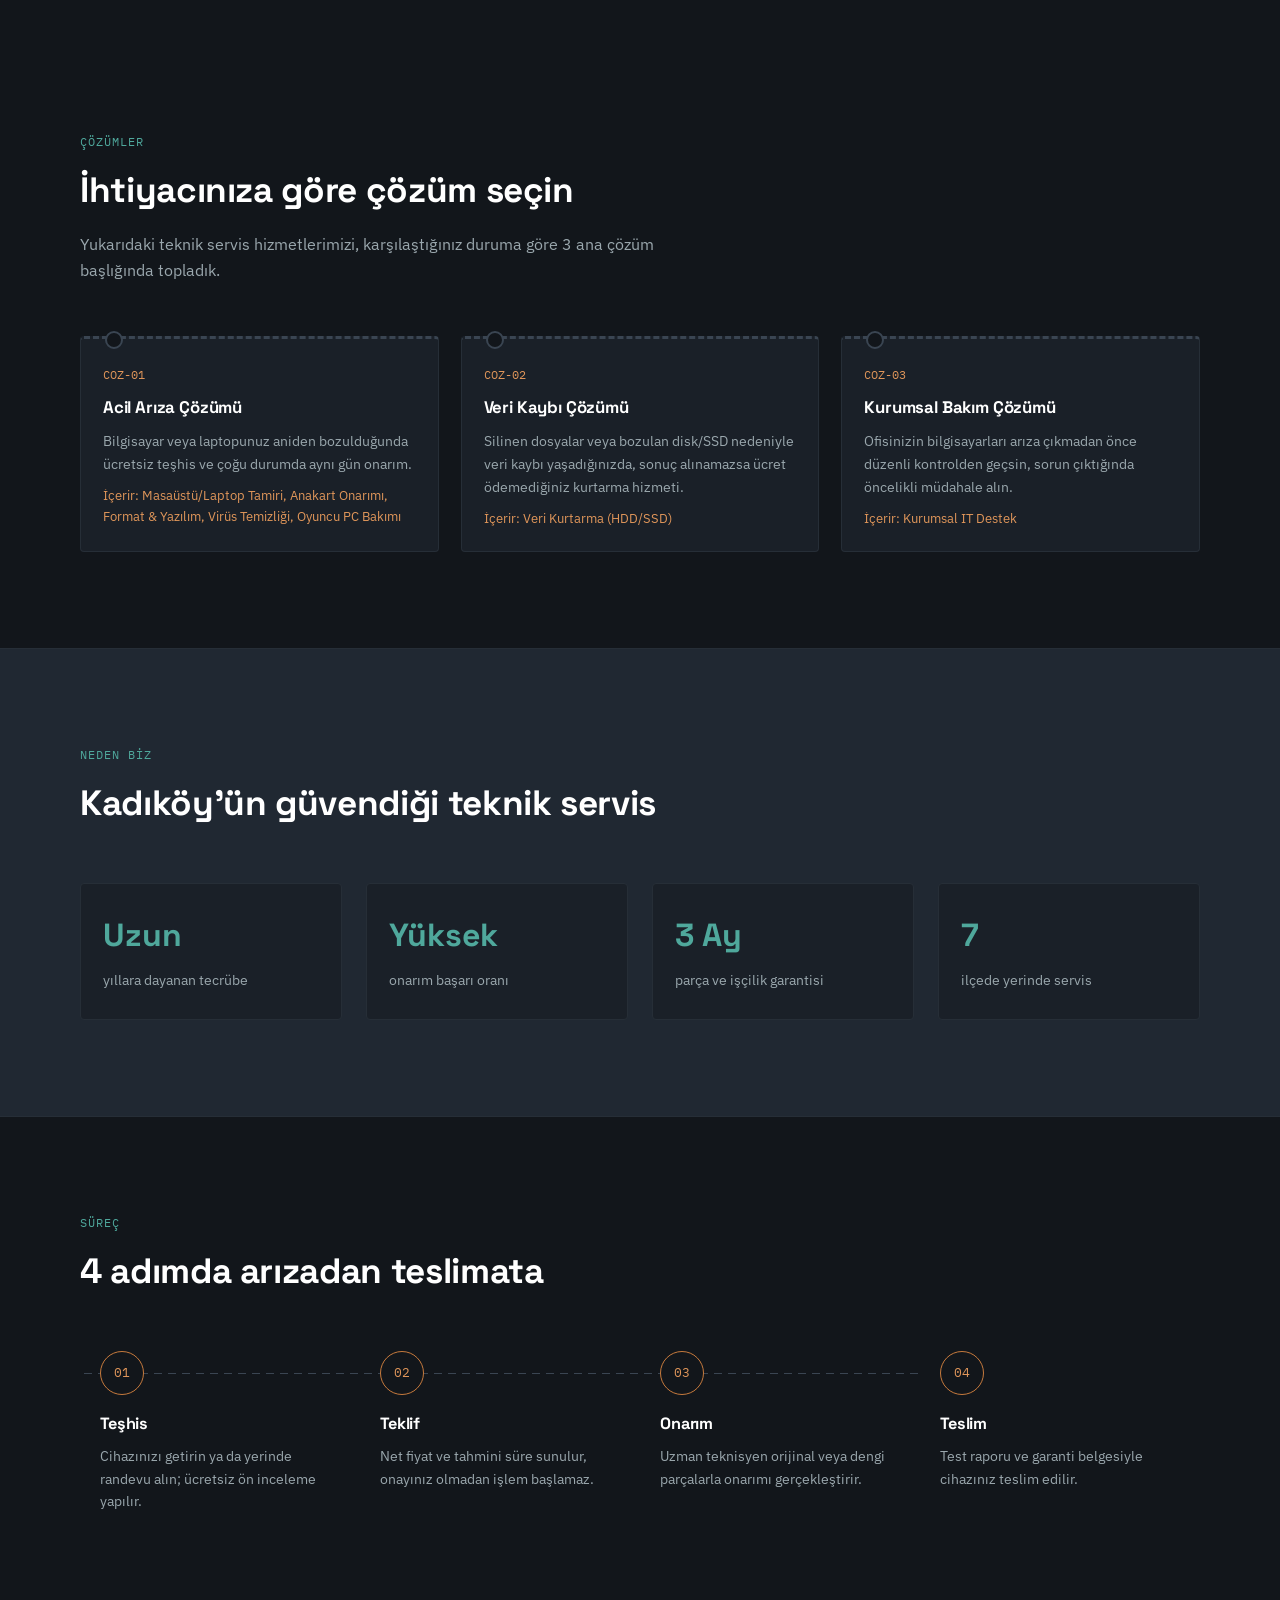
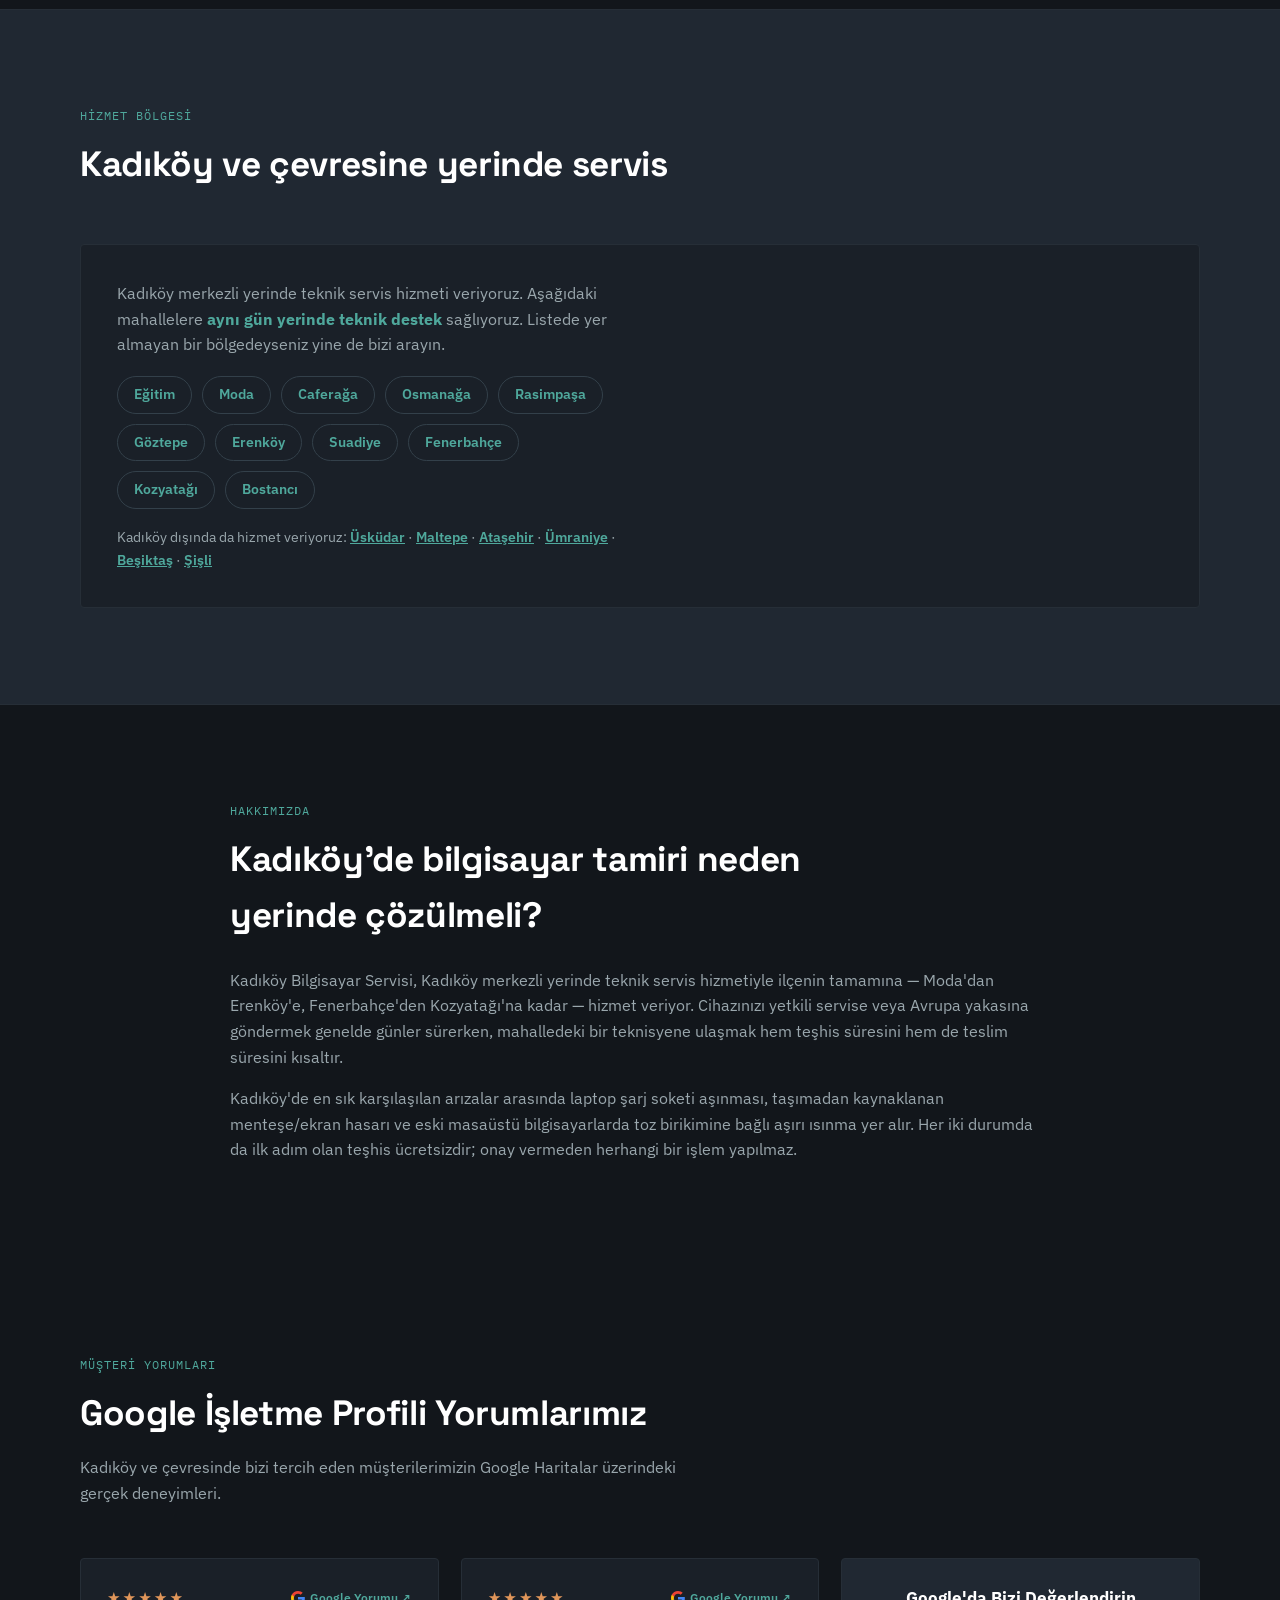
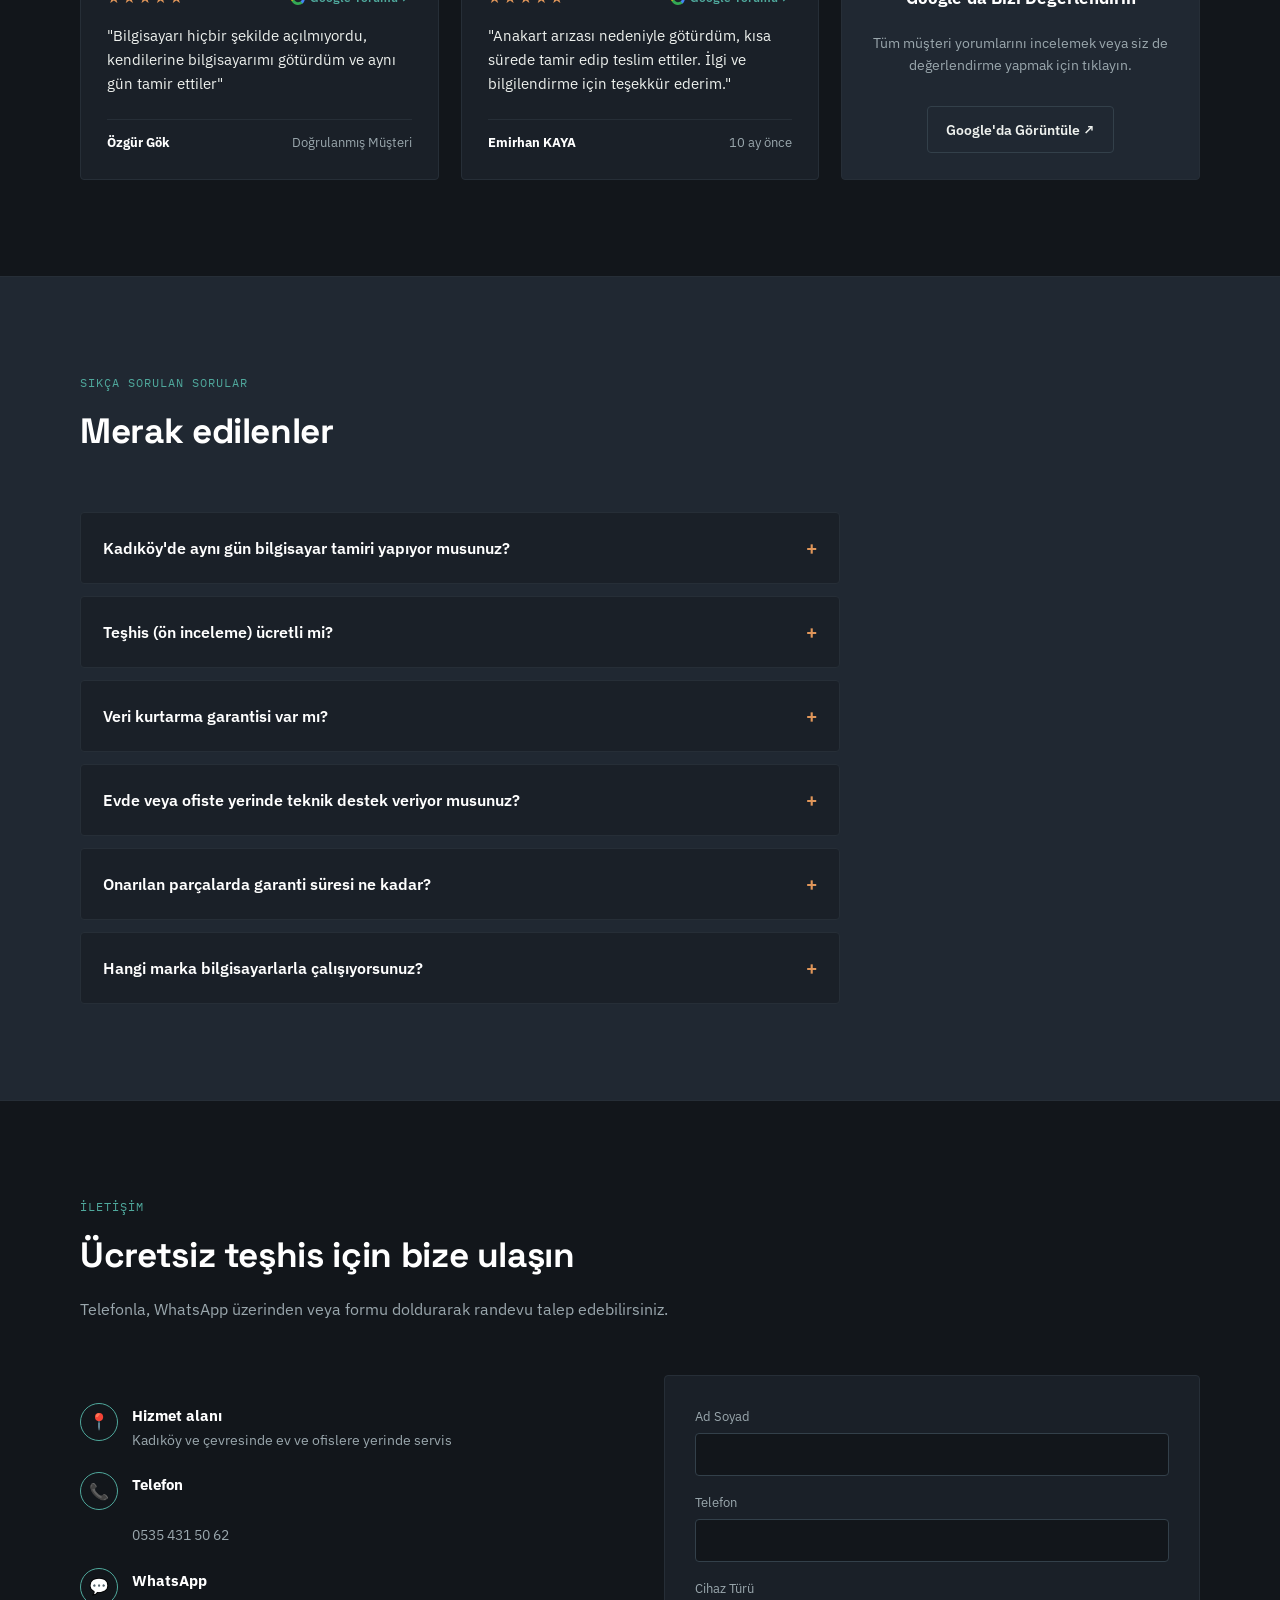
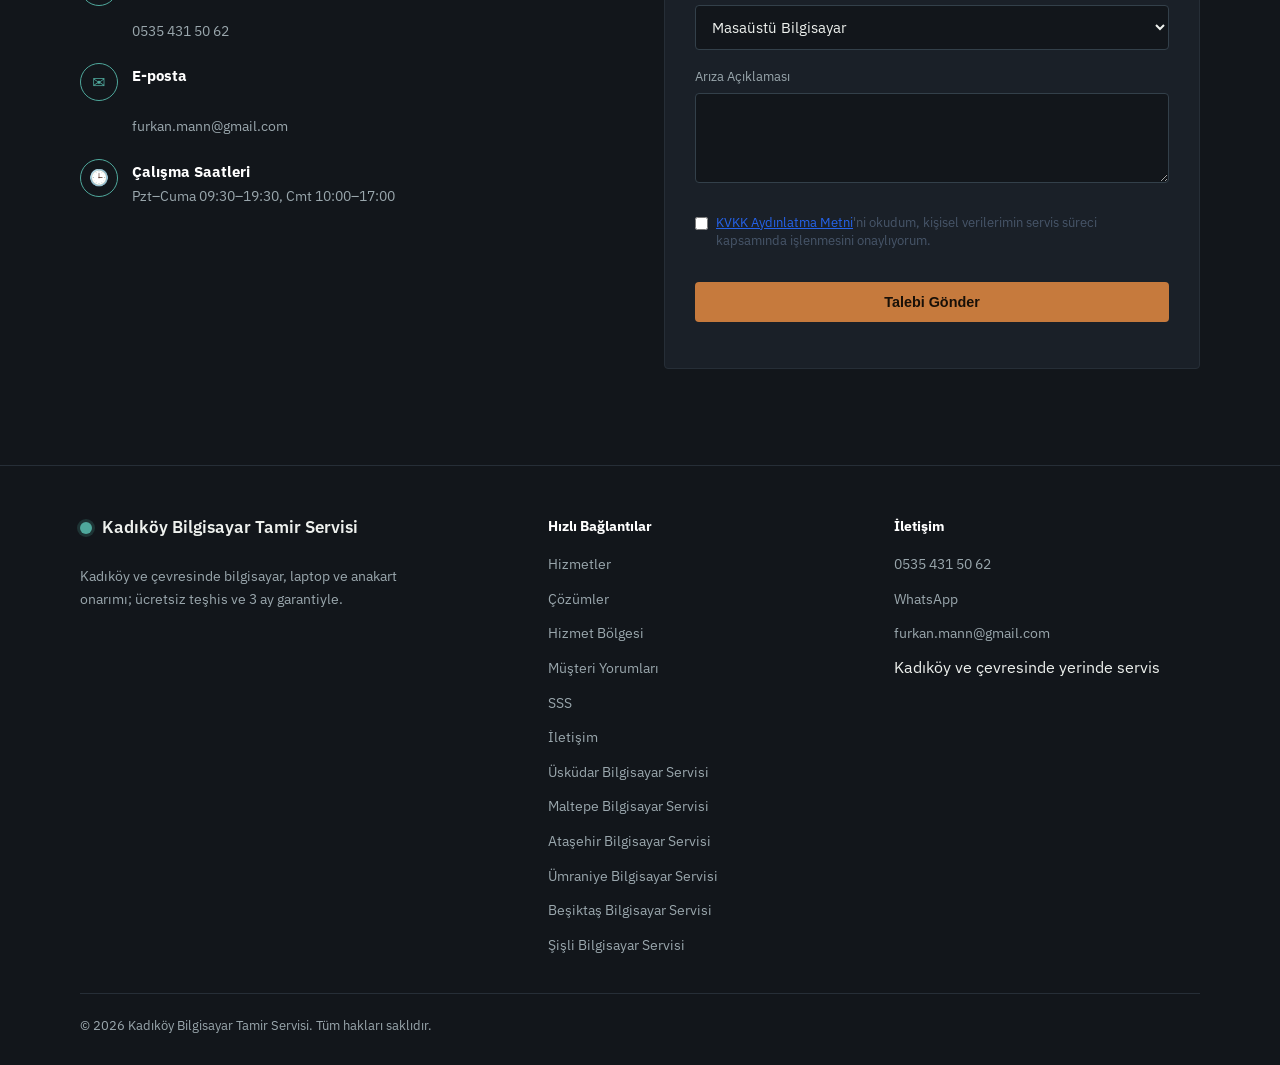
==== commit f6f94399: "Update index.html" ====
--- a/index.html
+++ b/index.html
@@ -3,18 +3,12 @@
 <head>
 <meta charset="UTF-8">
 <meta name="viewport" content="width=device-width, initial-scale=1.0">
-
-<!-- ============ TEMEL SEO ============ -->
 <title>Kadıköy Bilgisayar Tamir Servisi | Laptop ve Masaüstü Bilgisayar Onarımı</title>
 <meta name="description" content="Kadıköy bilgisayar tamir servisi olarak laptop, masaüstü bilgisayar, anakart ve veri kurtarma hizmetlerini ev ve ofislere yerinde sunuyoruz. Ücretsiz teşhis, net fiyat ve 3 ay işçilik garantisi.">
 <meta name="keywords" content="kadıköy bilgisayar servisi, kadıköy bilgisayar tamiri, kadıköy laptop tamiri, kadıköy notebook tamiri, kadıköy anakart tamiri, kadıköy veri kurtarma, kadıköy bilgisayar bakımı, kadıköy yerinde bilgisayar servisi, moda bilgisayar tamircisi, göztepe bilgisayar servisi">
 <meta name="author" content="Kadıköy Bilgisayar Servisi">
 <meta name="robots" content="index, follow, max-image-preview:large">
 <link rel="canonical" href="https://bilgisayarservisi.site/">
-
-<!-- Coğrafi / yerel SEO etiketleri -->
-
-<!-- ============ SOSYAL PAYLAŞIM (Open Graph / Twitter) ============ -->
 <meta property="og:type" content="website">
 <meta property="og:title" content="Kadıköy Bilgisayar Tamir Servisi | Laptop ve Masaüstü Bilgisayar Onarımı">
 <meta property="og:description" content="Kadıköy'de bilgisayar, laptop ve anakart tamiri. Ücretsiz teşhis, aynı gün teslim, 3 ay garanti.">
@@ -29,457 +23,103 @@
 <meta name="twitter:card" content="summary_large_image">
 <meta name="twitter:title" content="Kadıköy Bilgisayar Tamir Servisi | Laptop ve Masaüstü Bilgisayar Onarımı">
 <meta name="twitter:description" content="Ücretsiz teşhis, aynı gün teslim, 3 ay garanti. Kadıköy ve çevresine yerinde servis.">
-
-<!-- ============ FAVICON ============ -->
 <link rel="icon" href="data:image/svg+xml,%3Csvg xmlns='http://www.w3.org/2000/svg' viewBox='0 0 100 100'%3E%3Crect width='100' height='100' rx='20' fill='%2312161b'/%3E%3Ccircle cx='50' cy='42' r='20' fill='none' stroke='%23c67a3d' stroke-width='6'/%3E%3Cline x1='50' y1='62' x2='50' y2='80' stroke='%234fa89c' stroke-width='6'/%3E%3C/svg%3E">
 
-<!-- ============ FONTLAR ============ -->
+<link rel="dns-prefetch" href="https://formsubmit.co">
 <link rel="preconnect" href="https://fonts.googleapis.com">
 <link rel="preconnect" href="https://fonts.gstatic.com" crossorigin>
-<link href="https://fonts.googleapis.com/css2?family=Space+Grotesk:wght@500;600;700&family=IBM+Plex+Sans:wght@400;500;600&family=IBM+Plex+Mono:wght@500;600&display=swap" rel="stylesheet">
-
-<!-- ============ YAPILANDIRILMIŞ VERİ (Schema.org) ============ -->
+<link href="https://fonts.googleapis.com/css2?family=IBM+Plex+Mono:wght@500&family=IBM+Plex+Sans:wght@400;600&family=Space+Grotesk:wght@600;700&display=swap" rel="stylesheet">
+
 <script type="application/ld+json">
-{
-  "@context": "https://schema.org",
-  "@type": "LocalBusiness",
-  "name": "Kadıköy Bilgisayar Tamir Servisi",
-  "alternateName": "Kadıköy Bilgisayar Tamiri",
-  "url": "https://bilgisayarservisi.site/",
-  "telephone": "+905354315062",
-  "email": "furkan.mann@gmail.com",
-  "priceRange": "₺₺",
-  "image": "https://bilgisayarservisi.site/assets/og-image.png",
-  "openingHoursSpecification": [
-    {
-      "@type": "OpeningHoursSpecification",
-      "dayOfWeek": ["Monday","Tuesday","Wednesday","Thursday","Friday"],
-      "opens": "09:30",
-      "closes": "19:30"
-    },
-    {
-      "@type": "OpeningHoursSpecification",
-      "dayOfWeek": ["Saturday"],
-      "opens": "10:00",
-      "closes": "17:00"
-    }
-  ],
-  "areaServed": [
-    {"@type": "Place", "name": "Eğitim"},
-    {"@type": "Place", "name": "Üsküdar"},
-    {"@type": "Place", "name": "Maltepe"},
-    {"@type": "Place", "name": "Ataşehir"},
-    {"@type": "Place", "name": "Ümraniye"},
-    {"@type": "Place", "name": "Beşiktaş"},
-    {"@type": "Place", "name": "Şişli"},
-    {"@type": "Place", "name": "Moda"},
-    {"@type": "Place", "name": "Caferağa"},
-    {"@type": "Place", "name": "Osmanağa"},
-    {"@type": "Place", "name": "Rasimpaşa"},
-    {"@type": "Place", "name": "Göztepe"},
-    {"@type": "Place", "name": "Erenköy"},
-    {"@type": "Place", "name": "Suadiye"},
-    {"@type": "Place", "name": "Fenerbahçe"},
-    {"@type": "Place", "name": "Kozyatağı"},
-    {"@type": "Place", "name": "Bostancı"}
-  ]
-  }
+{"@context":"https://schema.org","@type":"LocalBusiness","name":"Kadıköy Bilgisayar Tamir Servisi","alternateName":"Kadıköy Bilgisayar Tamiri","url":"https://bilgisayarservisi.site/","telephone":"+905354315062","email":"furkan.mann@gmail.com","priceRange":"₺₺","image":"https://bilgisayarservisi.site/assets/og-image.png","openingHoursSpecification":[{"@type":"OpeningHoursSpecification","dayOfWeek":["Monday","Tuesday","Wednesday","Thursday","Friday"],"opens":"09:30","closes":"19:30"},{"@type":"OpeningHoursSpecification","dayOfWeek":["Saturday"],"opens":"10:00","closes":"17:00"}],"areaServed":[{"@type":"Place","name":"Eğitim"},{"@type":"Place","name":"Üsküdar"},{"@type":"Place","name":"Maltepe"},{"@type":"Place","name":"Ataşehir"},{"@type":"Place","name":"Ümraniye"},{"@type":"Place","name":"Beşiktaş"},{"@type":"Place","name":"Şişli"},{"@type":"Place","name":"Moda"},{"@type":"Place","name":"Caferağa"},{"@type":"Place","name":"Osmanağa"},{"@type":"Place","name":"Rasimpaşa"},{"@type":"Place","name":"Göztepe"},{"@type":"Place","name":"Erenköy"},{"@type":"Place","name":"Suadiye"},{"@type":"Place","name":"Fenerbahçe"},{"@type":"Place","name":"Kozyatağı"},{"@type":"Place","name":"Bostancı"}]}
 </script>
 
 <script type="application/ld+json">
-{
-  "@context": "https://schema.org",
-  "@type": "FAQPage",
-  "mainEntity": [
-    {
-      "@type": "Question",
-      "name": "Kadıköy'de aynı gün bilgisayar tamiri yapıyor musunuz?",
-      "acceptedAnswer": {
-        "@type": "Answer",
-        "text": "Evet. Arıza teşhisi genellikle 30 dakika içinde tamamlanır; parça stoktaysa çoğu laptop ve masaüstü onarımı aynı gün içinde teslim edilir. Anakart seviyesi tamir ve parça temini gereken durumlarda süre değişebilir."
-      }
-    },
-    {
-      "@type": "Question",
-      "name": "Teşhis (ön inceleme) ücretli mi?",
-      "acceptedAnswer": {
-        "@type": "Answer",
-        "text": "İlk teşhis ücretsizdir. Arızayı tespit ettikten sonra net fiyat teklifi sunulur, onay vermeden herhangi bir işlem yapılmaz."
-      }
-    },
-    {
-      "@type": "Question",
-      "name": "Veri kurtarma garantisi var mı?",
-      "acceptedAnswer": {
-        "@type": "Answer",
-        "text": "Bozuk disk veya SSD üzerinden veri kurtarma başarı oranı arızanın türüne göre değişir. Ön inceleme sonrası kurtarılabilecek veri hakkında net bilgi verilir; veri kurtarılamazsa kurtarma ücreti alınmaz."
-      }
-    },
-    {
-      "@type": "Question",
-      "name": "Evde veya ofiste yerinde teknik destek veriyor musunuz?",
-      "acceptedAnswer": {
-        "@type": "Answer",
-        "text": "Evet, Kadıköy, Üsküdar, Maltepe, Ataşehir, Ümraniye, Beşiktaş ve Şişli'nin çeşitli mahallelerine yerinde teknik destek sağlanmaktadır; İstanbul'un iki yakasında da hizmet veriyoruz."
-      }
-    },
-    {
-      "@type": "Question",
-      "name": "Onarılan parçalarda garanti süresi ne kadar?",
-      "acceptedAnswer": {
-        "@type": "Answer",
-        "text": "Değişen parçalar ve yapılan işçilik 3 ay garanti kapsamındadır. Garanti belgesi teslimat sırasında verilir."
-      }
-    },
-    {
-      "@type": "Question",
-      "name": "Hangi marka bilgisayarlarla çalışıyorsunuz?",
-      "acceptedAnswer": {
-        "@type": "Answer",
-        "text": "Apple (MacBook), Asus, Lenovo, HP, Dell, Casper, Monster, MSI ve Acer dahil olmak üzere hemen hemen tüm marka masaüstü ve laptop modellerine servis verilmektedir."
-      }
-    }
-  ]
-}
+{"@context":"https://schema.org","@type":"FAQPage","mainEntity":[{"@type":"Question","name":"Kadıköy'de aynı gün bilgisayar tamiri yapıyor musunuz?","acceptedAnswer":{"@type":"Answer","text":"Evet. Arıza teşhisi genellikle 30 dakika içinde tamamlanır; parça stoktaysa çoğu laptop ve masaüstü onarımı aynı gün içinde teslim edilir. Anakart seviyesi tamir ve parça temini gereken durumlarda süre değişebilir."}},{"@type":"Question","name":"Teşhis (ön inceleme) ücretli mi?","acceptedAnswer":{"@type":"Answer","text":"İlk teşhis ücretsizdir. Arızayı tespit ettikten sonra net fiyat teklifi sunulur, onay vermeden herhangi bir işlem yapılmaz."}},{"@type":"Question","name":"Veri kurtarma garantisi var mı?","acceptedAnswer":{"@type":"Answer","text":"Bozuk disk veya SSD üzerinden veri kurtarma başarı oranı arızanın türüne göre değişir. Ön inceleme sonrası kurtarılabilecek veri hakkında net bilgi verilir; veri kurtarılamazsa kurtarma ücreti alınmaz."}},{"@type":"Question","name":"Evde veya ofiste yerinde teknik destek veriyor musunuz?","acceptedAnswer":{"@type":"Answer","text":"Evet, Kadıköy, Üsküdar, Maltepe, Ataşehir, Ümraniye, Beşiktaş ve Şişli'nin çeşitli mahallelerine yerinde teknik destek sağlanmaktadır; İstanbul'un iki yakasında da hizmet veriyoruz."}},{"@type":"Question","name":"Onarılan parçalarda garanti süresi ne kadar?","acceptedAnswer":{"@type":"Answer","text":"Değişen parçalar ve yapılan işçilik 3 ay garanti kapsamındadır. Garanti belgesi teslimat sırasında verilir."}},{"@type":"Question","name":"Hangi marka bilgisayarlarla çalışıyorsunuz?","acceptedAnswer":{"@type":"Answer","text":"Apple (MacBook), Asus, Lenovo, HP, Dell, Casper, Monster, MSI ve Acer dahil olmak üzere hemen hemen tüm marka masaüstü ve laptop modellerine servis verilmektedir."}}]}
 </script>
 
 <style>
-  :root{
-    --graphite: #12161b;
-    --panel: #1a2028;
-    --panel-2: #202832;
-    --paper: #e9e2d0;
-    --paper-line: #cfc6ab;
-    --copper: #c67a3d;
-    --copper-bright: #e0965a;
-    --teal: #4fa89c;
-    --text: #eef1ee;
-    --text-muted: #9aa7ad;
-    --ink: #1b1710;
-    --danger: #c65a4a;
-    --radius: 4px;
-    --max: 1120px;
-  }
-
-  *{box-sizing:border-box; margin:0; padding:0;}
-  html{scroll-behavior:smooth;}
-
-  body{
-    background:var(--graphite);
-    color:var(--text);
-    font-family:'IBM Plex Sans', system-ui, sans-serif;
-    line-height:1.6;
-    -webkit-font-smoothing:antialiased;
-  }
-
-  @media (prefers-reduced-motion: reduce){
-    html{scroll-behavior:auto;}
-    *{animation-duration:0.001ms !important; transition-duration:0.001ms !important;}
-  }
-
-  h1,h2,h3,.mono{font-family:'Space Grotesk', sans-serif; letter-spacing:-0.01em;}
-  .label, .tag-serial, .stamp, .price{font-family:'IBM Plex Mono', monospace;}
-
-  a{color:inherit;}
-  img{max-width:100%; display:block;}
-  section{padding:96px 24px;}
-  .wrap{max-width:var(--max); margin:0 auto;}
-
-  :focus-visible{outline:3px solid var(--teal); outline-offset:3px;}
-
-  /* ============ NAV ============ */
-  header.site-header{
-    position:sticky; top:0; z-index:50;
-    background:rgba(18,22,27,0.92);
-    backdrop-filter:blur(8px);
-    border-bottom:1px solid #262e37;
-  }
-  .nav{
-    max-width:var(--max); margin:0 auto;
-    display:flex; align-items:center; justify-content:space-between;
-    padding:14px 24px;
-  }
-  .logo{
-    display:flex; align-items:center; gap:10px;
-    font-size:1.05rem; font-weight:600; color:var(--text);
-    text-decoration:none;
-  }
-  .logo .dot{
-    width:12px; height:12px; border-radius:50%;
-    background:var(--teal);
-    box-shadow:0 0 0 3px rgba(79,168,156,0.2);
-    flex-shrink:0;
-  }
-  .nav-links{display:flex; gap:28px; list-style:none;}
-  .nav-links li{list-style:none;}
-  .nav-links a{
-    font-size:0.92rem; color:var(--text-muted); text-decoration:none;
-    transition:color .15s ease;
-  }
-  .nav-links a:hover{color:var(--copper-bright);}
-  .mobile-cta-item{display:none;}
-  .nav-cta{
-    display:flex; gap:10px; align-items:center;
-  }
-  .btn{
-    display:inline-flex; align-items:center; gap:8px;
-    padding:11px 18px; border-radius:var(--radius);
-    font-size:0.9rem; font-weight:600; text-decoration:none;
-    border:1px solid transparent; cursor:pointer;
-    transition:transform .15s ease, box-shadow .15s ease, background .15s ease;
-    white-space:nowrap;
-  }
-  .btn:hover{transform:translateY(-1px);}
-  .btn-primary{background:var(--copper); color:#181008;}
-  .btn-primary:hover{background:var(--copper-bright); box-shadow:0 6px 18px rgba(198,122,61,0.35);}
-  .btn-ghost{border-color:#33404a; color:var(--text);}
-  .btn-ghost:hover{border-color:var(--teal); color:var(--teal);}
-  .btn-block{width:100%; justify-content:center;}
-
-  .nav-toggle{display:none; background:none; border:1px solid #33404a; border-radius:var(--radius); color:var(--text); width:40px; height:40px; font-size:1.2rem;}
-
-  /* ============ HERO ============ */
-  .hero{
-    padding:88px 24px 64px;
-    position:relative;
-    overflow:hidden;
-    background:
-      radial-gradient(circle at 15% 20%, rgba(79,168,156,0.08), transparent 45%),
-      radial-gradient(circle at 85% 75%, rgba(198,122,61,0.10), transparent 45%);
-  }
-  .hero-grid{
-    max-width:var(--max); margin:0 auto;
-    display:grid; grid-template-columns:1.1fr 0.9fr; gap:56px; align-items:center;
-  }
-  .eyebrow{
-    display:inline-flex; align-items:center; gap:8px;
-    color:var(--teal); font-size:0.8rem; letter-spacing:0.08em; text-transform:uppercase;
-    margin-bottom:18px; font-weight:600;
-  }
-  .eyebrow::before{content:"●"; font-size:0.6rem;}
-  h1{font-size:clamp(2.1rem, 4.2vw, 3.3rem); line-height:1.12; font-weight:700; color:#fff; margin-bottom:20px;}
-  h1 .accent{color:var(--copper-bright);}
-  .hero p.lead{color:var(--text-muted); font-size:1.08rem; max-width:520px; margin-bottom:32px;}
-  .hero-actions{display:flex; gap:14px; flex-wrap:wrap; margin-bottom:40px;}
-  .trust-row{display:flex; gap:28px; flex-wrap:wrap;}
-  .trust-item{display:flex; flex-direction:column;}
-  .trust-item strong{font-family:'Space Grotesk'; font-size:1.5rem; color:#fff;}
-  .trust-item span{font-size:0.78rem; color:var(--text-muted);}
-
-  /* Signature element: hanging repair ticket */
-  .ticket-stub{
-    position:relative;
-    justify-self:center;
-    background:var(--paper);
-    color:var(--ink);
-    width:min(340px, 100%);
-    padding:30px 26px 34px;
-    border-radius:2px;
-    transform:rotate(3deg);
-    box-shadow:0 30px 60px rgba(0,0,0,0.45), 0 4px 10px rgba(0,0,0,0.3);
-  }
-  .ticket-stub::before{
-    content:"";
-    position:absolute; left:50%; top:-42px; transform:translateX(-50%);
-    width:2px; height:44px;
-    background:repeating-linear-gradient(180deg, #6b7680 0 6px, transparent 6px 11px);
-  }
-  .ticket-hole{
-    position:absolute; left:50%; top:-8px; transform:translateX(-50%);
-    width:16px; height:16px; border-radius:50%;
-    background:var(--graphite);
-    box-shadow:inset 0 0 0 3px var(--paper-line);
-  }
-  .ticket-stub .tag-serial{font-size:0.72rem; letter-spacing:0.05em; color:#6b6250; margin-bottom:14px;}
-  .ticket-stub h3{font-size:1.15rem; margin-bottom:6px; color:var(--ink);}
-  .ticket-stub .ticket-row{
-    display:flex; justify-content:space-between; padding:9px 0; border-bottom:1px dashed var(--paper-line);
-    font-size:0.88rem;
-  }
-  .ticket-stub .ticket-row:last-of-type{border-bottom:none;}
-  .ticket-stub .ticket-row span:last-child{font-weight:600;}
-  .stamp{
-    position:absolute; right:18px; bottom:20px;
-    border:2px solid var(--danger); color:var(--danger);
-    padding:4px 10px; border-radius:3px;
-    font-size:0.7rem; font-weight:700; letter-spacing:0.06em;
-    transform:rotate(-8deg);
-    opacity:0.85;
-  }
-
-  /* ============ SECTION HEADERS ============ */
-  .section-head{max-width:640px; margin-bottom:52px;}
-  .section-head .label{color:var(--teal); font-size:0.78rem; letter-spacing:0.08em; text-transform:uppercase; display:block; margin-bottom:10px;}
-  .section-head h2{font-size:clamp(1.6rem, 3vw, 2.2rem); color:#fff; margin-bottom:14px;}
-  .section-head p{color:var(--text-muted);}
-
-  /* ============ SERVICES ============ */
-  .services-grid{
-    display:grid; grid-template-columns:repeat(auto-fit, minmax(250px, 1fr)); gap:22px;
-  }
-  .service-tag{
-    position:relative;
-    background:var(--panel);
-    border:1px solid #262e37;
-    border-top:3px dashed #3a4552;
-    border-radius:var(--radius);
-    padding:26px 22px 22px;
-    transition:transform .18s ease, border-color .18s ease;
-  }
-  .service-tag:hover{transform:translateY(-4px) rotate(-0.4deg); border-top-color:var(--copper);}
-  .service-tag::before{
-    content:"";
-    position:absolute; top:-8px; left:24px;
-    width:14px; height:14px; border-radius:50%;
-    background:var(--graphite); border:2px solid #3a4552;
-  }
-  .service-tag .tag-serial{color:var(--copper-bright); font-size:0.75rem; margin-bottom:10px; display:block;}
-  .service-tag h3{font-size:1.05rem; color:#fff; margin-bottom:8px;}
-  .service-tag p{color:var(--text-muted); font-size:0.9rem;}
-
-  /* ============ WHY US / STATS ============ */
-  .why-grid{display:grid; grid-template-columns:repeat(4, 1fr); gap:24px;}
-  .why-card{
-    background:var(--panel); border:1px solid #262e37; border-radius:var(--radius);
-    padding:26px 22px; text-align:left;
-  }
-  .why-card strong{font-family:'Space Grotesk'; font-size:2rem; color:var(--teal); display:block; margin-bottom:6px;}
-  .why-card span{color:var(--text-muted); font-size:0.88rem;}
-
-  /* ============ PROCESS ============ */
-  .process-row{
-    display:grid; grid-template-columns:repeat(4, 1fr); gap:0;
-    position:relative;
-  }
-  .process-step{
-    padding:0 20px; position:relative;
-  }
-  .process-step:not(:last-child)::after{
-    content:"";
-    position:absolute; top:22px; right:-4px; width:100%; height:1px;
-    background:repeating-linear-gradient(90deg, #3a4552 0 8px, transparent 8px 14px);
-  }
-  .process-num{
-    font-family:'IBM Plex Mono'; font-size:0.8rem; color:var(--copper-bright);
-    width:44px; height:44px; border:1px solid var(--copper); border-radius:50%;
-    display:flex; align-items:center; justify-content:center; margin-bottom:16px;
-    background:var(--graphite); position:relative; z-index:1;
-  }
-  .process-step h3{font-size:1.02rem; color:#fff; margin-bottom:8px;}
-  .process-step p{color:var(--text-muted); font-size:0.88rem;}
-
-  /* ============ AREAS SERVED ============ */
-  .areas-panel{
-    background:var(--panel); border:1px solid #262e37; border-radius:var(--radius);
-    padding:36px; display:grid; grid-template-columns:1fr 1fr; gap:40px; align-items:center;
-  }
-  .area-chip-list{display:flex; flex-wrap:wrap; gap:10px;}
-  .area-chip{
-    border:1px solid #33404a; border-radius:99px; padding:7px 16px;
-    font-size:0.85rem; color:var(--text-muted);
-  }
-  .area-chip strong{color:var(--teal); font-weight:600;}
-
-  /* ============ TESTIMONIALS (YORUMLAR) ============ */
-  .testi-grid{display:grid; grid-template-columns:repeat(auto-fit, minmax(300px, 1fr)); gap:22px;}
-  .testi-card{
-    background:var(--panel); border:1px solid #262e37; border-radius:var(--radius);
-    padding:26px; display:flex; flex-direction:column; gap:14px; text-decoration:none;
-    transition:transform .18s ease, border-color .18s ease;
-  }
-  .testi-card:hover{transform:translateY(-3px); border-color:#3a4552;}
-  .stars{color:var(--copper-bright); letter-spacing:2px; font-size:0.95rem;}
-  .testi-card p.quote{color:var(--text); font-size:0.94rem; flex-grow:1;}
-  .testi-who{display:flex; justify-content:space-between; align-items:center; font-size:0.84rem; color:var(--text-muted); border-top:1px solid #262e37; padding-top:12px;}
-
-  /* ============ FAQ ============ */
-  .faq-list{display:flex; flex-direction:column; gap:12px; max-width:760px;}
-  .faq-item{background:var(--panel); border:1px solid #262e37; border-radius:var(--radius); overflow:hidden;}
-  .faq-q{
-    width:100%; text-align:left; background:none; border:none; color:#fff;
-    padding:20px 22px; font-size:1rem; font-weight:600; cursor:pointer;
-    display:flex; justify-content:space-between; align-items:center; gap:16px;
-    font-family:'IBM Plex Sans';
-  }
-  .faq-q .plus{font-family:'IBM Plex Mono'; color:var(--copper-bright); font-size:1.2rem; transition:transform .2s ease; flex-shrink:0;}
-  .faq-item[data-open="true"] .faq-q .plus{transform:rotate(45deg);}
-  .faq-a{max-height:0; overflow:hidden; transition:max-height .25s ease;}
-  .faq-a p{padding:0 22px 20px; color:var(--text-muted); font-size:0.92rem;}
-
-  /* ============ CONTACT ============ */
-  .contact-grid{display:grid; grid-template-columns:1fr 1fr; gap:48px; align-items:start;}
-  .contact-info-list{display:flex; flex-direction:column; gap:20px; margin:28px 0;}
-  .contact-info-item{display:flex; gap:14px;}
-  .contact-icon{
-    width:38px; height:38px; border-radius:50%; border:1px solid var(--teal); color:var(--teal);
-    display:flex; align-items:center; justify-content:center; flex-shrink:0; font-size:1rem;
-  }
-  .contact-info-item strong{display:block; color:#fff; font-size:0.95rem;}
-  .contact-info-item span, .contact-info-item a{color:var(--text-muted); font-size:0.9rem; text-decoration:none;}
-  .map-frame{
-    border:1px solid #262e37; border-radius:var(--radius); overflow:hidden; height:280px;
-  }
-  .map-frame iframe{width:100%; height:100%; border:0; filter:grayscale(0.3) invert(0.92) contrast(0.9);}
-
-  form.contact-form{
-    background:var(--panel); border:1px solid #262e37; border-radius:var(--radius); padding:30px;
-    display:flex; flex-direction:column; gap:16px;
-  }
-  .form-row{display:flex; flex-direction:column; gap:6px;}
-  .form-row label{font-size:0.82rem; color:var(--text-muted);}
-  .form-row input, .form-row select, .form-row textarea{
-    background:var(--graphite); border:1px solid #33404a; border-radius:var(--radius);
-    padding:11px 12px; color:var(--text); font-family:inherit; font-size:0.92rem;
-  }
-  .form-row textarea{resize:vertical; min-height:90px;}
-  .form-note{font-size:0.78rem; color:var(--text-muted);}
-
-  /* ============ FOOTER ============ */
-  footer{border-top:1px solid #262e37; padding:48px 24px 28px;}
-  .footer-grid{display:grid; grid-template-columns:1.4fr 1fr 1fr; gap:40px; margin-bottom:36px;}
-  .footer-grid h4{color:#fff; font-size:0.9rem; margin-bottom:14px;}
-  .footer-grid ul{list-style:none; display:flex; flex-direction:column; gap:9px;}
-  .footer-grid ul a{color:var(--text-muted); text-decoration:none; font-size:0.88rem;}
-  .footer-grid ul a:hover{color:var(--teal);}
-  .footer-bottom{
-    display:flex; justify-content:space-between; align-items:center; flex-wrap:wrap; gap:12px;
-    border-top:1px solid #262e37; padding-top:22px; font-size:0.8rem; color:var(--text-muted);
-  }
-
-  /* ============ FLOATING WHATSAPP ============ */
-  .float-wa{
-    position:fixed; bottom:22px; right:22px; z-index:60;
-    width:56px; height:56px; border-radius:50%;
-    background:#25D366; color:#0b1a10;
-    display:flex; align-items:center; justify-content:center;
-    box-shadow:0 10px 24px rgba(0,0,0,0.4);
-    text-decoration:none; font-size:1.5rem;
-  }
-
-  /* ============ RESPONSIVE ============ */
-  @media (max-width: 900px){
-    .hero-grid{grid-template-columns:1fr;}
-    .ticket-stub{margin-top:24px;}
-    .why-grid{grid-template-columns:repeat(2,1fr);}
-    .process-row{grid-template-columns:1fr; gap:32px;}
-    .process-step::after{display:none;}
-    .areas-panel{grid-template-columns:1fr;}
-    .testi-grid{grid-template-columns:1fr;}
-    .contact-grid{grid-template-columns:1fr;}
-    .footer-grid{grid-template-columns:1fr; gap:26px;}
-  }
-  @media (max-width: 700px){
-    .nav-links{display:none;}
-    .nav-toggle{display:block;}
-    .nav-cta{display:none;}
-    .mobile-cta-item{display:block; margin-top:6px;}
-    section{padding:64px 20px;}
-  }
+:root{--graphite:#12161b;--panel:#1a2028;--panel-2:#202832;--paper:#e9e2d0;--paper-line:#cfc6ab;--copper:#c67a3d;--copper-bright:#e0965a;--teal:#4fa89c;--text:#eef1ee;--text-muted:#9aa7ad;--ink:#1b1710;--danger:#c65a4a;--radius:4px;--max:1120px}
+*{box-sizing:border-box;margin:0;padding:0}html{scroll-behavior:smooth}
+body{background:var(--graphite);color:var(--text);font-family:'IBM Plex Sans',system-ui,sans-serif;line-height:1.6;-webkit-font-smoothing:antialiased}
+@media (prefers-reduced-motion:reduce){html{scroll-behavior:auto}*{animation-duration:.001ms!important;transition-duration:.001ms!important}}
+h1,h2,h3,.mono{font-family:'Space Grotesk',sans-serif;letter-spacing:-.01em}.label,.tag-serial,.stamp,.price{font-family:'IBM Plex Mono',monospace}
+a{color:inherit}img{max-width:100%;display:block}section{padding:96px 24px}.wrap{max-width:var(--max);margin:0 auto}
+:focus-visible{outline:3px solid var(--teal);outline-offset:3px}
+header.site-header{position:sticky;top:0;z-index:50;background:rgba(18,22,27,.92);backdrop-filter:blur(8px);border-bottom:1px solid #262e37}
+.nav{max-width:var(--max);margin:0 auto;display:flex;align-items:center;justify-content:space-between;padding:14px 24px}
+.logo{display:flex;align-items:center;gap:10px;font-size:1.05rem;font-weight:600;color:var(--text);text-decoration:none}
+.logo .dot{width:12px;height:12px;border-radius:50%;background:var(--teal);box-shadow:0 0 0 3px rgba(79,168,156,.2);flex-shrink:0}
+.nav-links{display:flex;gap:28px;list-style:none}.nav-links a{font-size:.92rem;color:var(--text-muted);text-decoration:none;transition:color .15s ease}
+.nav-links a:hover{color:var(--copper-bright)}.mobile-cta-item{display:none}.nav-cta{display:flex;gap:10px;align-items:center}
+.btn{display:inline-flex;align-items:center;gap:8px;padding:11px 18px;border-radius:var(--radius);font-size:.9rem;font-weight:600;text-decoration:none;border:1px solid transparent;cursor:pointer;transition:transform .15s ease,box-shadow .15s ease,background .15s ease;white-space:nowrap}
+.btn:hover{transform:translateY(-1px)}.btn-primary{background:var(--copper);color:#181008}
+.btn-primary:hover{background:var(--copper-bright);box-shadow:0 6px 18px rgba(198,122,61,.35)}.btn-ghost{border-color:#33404a;color:var(--text)}
+.btn-ghost:hover{border-color:var(--teal);color:var(--teal)}.btn-block{width:100%;justify-content:center}
+.nav-toggle{display:none;background:none;border:1px solid #33404a;border-radius:var(--radius);color:var(--text);width:40px;height:40px;font-size:1.2rem}
+.hero{padding:88px 24px 64px;position:relative;overflow:hidden;background:radial-gradient(circle at 15% 20%,rgba(79,168,156,.08),transparent 45%),radial-gradient(circle at 85% 75%,rgba(198,122,61,.10),transparent 45%)}
+.hero-grid{max-width:var(--max);margin:0 auto;display:grid;grid-template-columns:1.1fr .9fr;gap:56px;align-items:center}
+.eyebrow{display:inline-flex;align-items:center;gap:8px;color:var(--teal);font-size:.8rem;letter-spacing:.08em;text-transform:uppercase;margin-bottom:18px;font-weight:600}
+.eyebrow::before{content:"●";font-size:.6rem}h1{font-size:clamp(2.1rem,4.2vw,3.3rem);line-height:1.12;font-weight:700;color:#fff;margin-bottom:20px}
+h1 .accent{color:var(--copper-bright)}.hero p.lead{color:var(--text-muted);font-size:1.08rem;max-width:520px;margin-bottom:32px}
+.hero-actions{display:flex;gap:14px;flex-wrap:wrap;margin-bottom:40px}.trust-row{display:flex;gap:28px;flex-wrap:wrap}.trust-item{display:flex;flex-direction:column}
+.trust-item strong{font-family:'Space Grotesk';font-size:1.5rem;color:#fff}.trust-item span{font-size:.78rem;color:var(--text-muted)}
+.ticket-stub{position:relative;justify-self:center;background:var(--paper);color:var(--ink);width:min(340px,100%);padding:30px 26px 34px;border-radius:2px;transform:rotate(3deg);box-shadow:0 30px 60px rgba(0,0,0,.45),0 4px 10px rgba(0,0,0,.3)}
+.ticket-stub::before{content:"";position:absolute;left:50%;top:-42px;transform:translateX(-50%);width:2px;height:44px;background:repeating-linear-gradient(180deg,#6b7680 0 6px,transparent 6px 11px)}
+.ticket-hole{position:absolute;left:50%;top:-8px;transform:translateX(-50%);width:16px;height:16px;border-radius:50%;background:var(--graphite);box-shadow:inset 0 0 0 3px var(--paper-line)}
+.ticket-stub .tag-serial{font-size:.72rem;letter-spacing:.05em;color:#6b6250;margin-bottom:14px}.ticket-stub h3{font-size:1.15rem;margin-bottom:6px;color:var(--ink)}
+.ticket-stub .ticket-row{display:flex;justify-content:space-between;padding:9px 0;border-bottom:1px dashed var(--paper-line);font-size:.88rem}
+.ticket-stub .ticket-row:last-of-type{border-bottom:none}.ticket-stub .ticket-row span:last-child{font-weight:600}
+.stamp{position:absolute;right:18px;bottom:20px;border:2px solid var(--danger);color:var(--danger);padding:4px 10px;border-radius:3px;font-size:.7rem;font-weight:700;letter-spacing:.06em;transform:rotate(-8deg);opacity:.85}
+.section-head{max-width:640px;margin-bottom:52px}.section-head .label{color:var(--teal);font-size:.78rem;letter-spacing:.08em;text-transform:uppercase;display:block;margin-bottom:10px}
+.section-head h2{font-size:clamp(1.6rem,3vw,2.2rem);color:#fff;margin-bottom:14px}.section-head p{color:var(--text-muted)}
+.services-grid{display:grid;grid-template-columns:repeat(auto-fit,minmax(250px,1fr));gap:22px}
+.service-tag{position:relative;background:var(--panel);border:1px solid #262e37;border-top:3px dashed #3a4552;border-radius:var(--radius);padding:26px 22px 22px;transition:transform .18s ease,border-color .18s ease}
+.service-tag:hover{transform:translateY(-4px) rotate(-.4deg);border-top-color:var(--copper)}.service-tag::before{content:"";position:absolute;top:-8px;left:24px;width:14px;height:14px;border-radius:50%;background:var(--graphite);border:2px solid #3a4552}
+.service-tag .tag-serial{color:var(--copper-bright);font-size:.75rem;margin-bottom:10px;display:block}.service-tag h3{font-size:1.05rem;color:#fff;margin-bottom:8px}
+.service-tag p{color:var(--text-muted);font-size:.9rem}.why-grid{display:grid;grid-template-columns:repeat(4,1fr);gap:24px}
+.why-card{background:var(--panel);border:1px solid #262e37;border-radius:var(--radius);padding:26px 22px;text-align:left}
+.why-card strong{font-family:'Space Grotesk';font-size:2rem;color:var(--teal);display:block;margin-bottom:6px}.why-card span{color:var(--text-muted);font-size:.88rem}
+.process-row{display:grid;grid-template-columns:repeat(4,1fr);gap:0;position:relative}.process-step{padding:0 20px;position:relative}
+.process-step:not(:last-child)::after{content:"";position:absolute;top:22px;right:-4px;width:100%;height:1px;background:repeating-linear-gradient(90deg,#3a4552 0 8px,transparent 8px 14px)}
+.process-num{font-family:'IBM Plex Mono';font-size:.8rem;color:var(--copper-bright);width:44px;height:44px;border:1px solid var(--copper);border-radius:50%;display:flex;align-items:center;justify-content:center;margin-bottom:16px;background:var(--graphite);position:relative;z-index:1}
+.process-step h3{font-size:1.02rem;color:#fff;margin-bottom:8px}.process-step p{color:var(--text-muted);font-size:.88rem}
+.areas-panel{background:var(--panel);border:1px solid #262e37;border-radius:var(--radius);padding:36px;display:grid;grid-template-columns:1fr 1fr;gap:40px;align-items:center}
+.area-chip-list{display:flex;flex-wrap:wrap;gap:10px}.area-chip{border:1px solid #33404a;border-radius:99px;padding:7px 16px;font-size:.85rem;color:var(--text-muted)}
+.area-chip strong{color:var(--teal);font-weight:600}.testi-grid{display:grid;grid-template-columns:repeat(auto-fit,minmax(300px,1fr));gap:22px}
+.testi-card{background:var(--panel);border:1px solid #262e37;border-radius:var(--radius);padding:26px;display:flex;flex-direction:column;gap:14px;text-decoration:none;transition:transform .18s ease,border-color .18s ease}
+.testi-card:hover{transform:translateY(-3px);border-color:#3a4552}.stars{color:var(--copper-bright);letter-spacing:2px;font-size:.95rem}
+.testi-card p.quote{color:var(--text);font-size:.94rem;flex-grow:1}.testi-who{display:flex;justify-content:space-between;align-items:center;font-size:.84rem;color:var(--text-muted);border-top:1px solid #262e37;padding-top:12px}
+.faq-list{display:flex;flex-direction:column;gap:12px;max-width:760px}.faq-item{background:var(--panel);border:1px solid #262e37;border-radius:var(--radius);overflow:hidden}
+.faq-q{width:100%;text-align:left;background:none;border:none;color:#fff;padding:20px 22px;font-size:1rem;font-weight:600;cursor:pointer;display:flex;justify-content:space-between;align-items:center;gap:16px;font-family:'IBM Plex Sans'}
+.faq-q .plus{font-family:'IBM Plex Mono';color:var(--copper-bright);font-size:1.2rem;transition:transform .2s ease;flex-shrink:0}
+.faq-item[data-open="true"] .faq-q .plus{transform:rotate(45deg)}.faq-a{max-height:0;overflow:hidden;transition:max-height .25s ease}.faq-a p{padding:0 22px 20px;color:var(--text-muted);font-size:.92rem}
+.contact-grid{display:grid;grid-template-columns:1fr 1fr;gap:48px;align-items:start}.contact-info-list{display:flex;flex-direction:column;gap:20px;margin:28px 0}.contact-info-item{display:flex;gap:14px}
+.contact-icon{width:38px;height:38px;border-radius:50%;border:1px solid var(--teal);color:var(--teal);display:flex;align-items:center;justify-content:center;flex-shrink:0;font-size:1rem}
+.contact-info-item strong{display:block;color:#fff;font-size:.95rem}.contact-info-item span,.contact-info-item a{color:var(--text-muted);font-size:.9rem;text-decoration:none}
+.map-frame{border:1px solid #262e37;border-radius:var(--radius);overflow:hidden;height:280px}.map-frame iframe{width:100%;height:100%;border:0;filter:grayscale(.3) invert(.92) contrast(.9)}
+form.contact-form{background:var(--panel);border:1px solid #262e37;border-radius:var(--radius);padding:30px;display:flex;flex-direction:column;gap:16px}
+.form-row{display:flex;flex-direction:column;gap:6px}.form-row label{font-size:.82rem;color:var(--text-muted)}.form-row input,.form-row select,.form-row textarea{background:var(--graphite);border:1px solid #33404a;border-radius:var(--radius);padding:11px 12px;color:var(--text);font-family:inherit;font-size:.92rem}
+.form-row textarea{resize:vertical;min-height:90px}.form-note{font-size:.78rem;color:var(--text-muted)}
+footer{border-top:1px solid #262e37;padding:48px 24px 28px}.footer-grid{display:grid;grid-template-columns:1.4fr 1fr 1fr;gap:40px;margin-bottom:36px}
+.footer-grid h4{color:#fff;font-size:.9rem;margin-bottom:14px}.footer-grid ul{list-style:none;display:flex;flex-direction:column;gap:9px}.footer-grid ul a{color:var(--text-muted);text-decoration:none;font-size:.88rem}
+.footer-grid ul a:hover{color:var(--teal)}.footer-bottom{display:flex;justify-content:space-between;align-items:center;flex-wrap:wrap;gap:12px;border-top:1px solid #262e37;padding-top:22px;font-size:.8rem;color:var(--text-muted)}
+.float-wa{position:fixed;bottom:22px;right:22px;z-index:60;width:56px;height:56px;border-radius:50%;background:#25D366;color:#0b1a10;display:flex;align-items:center;justify-content:center;box-shadow:0 10px 24px rgba(0,0,0,.4);text-decoration:none;font-size:1.5rem}
+.custom-cookie-banner{position:fixed;bottom:20px;left:50%;transform:translateX(-50%);width:92%;max-width:620px;background:#0f172a;color:#f8fafc;padding:16px 22px;border-radius:12px;box-shadow:0 12px 30px rgba(0,0,0,.35);z-index:99999;font-family:inherit;font-size:13.5px;display:none;box-sizing:border-box}
+.custom-cookie-content{display:flex;align-items:center;justify-content:space-between;gap:16px;flex-wrap:wrap}.custom-cookie-content p{margin:0;flex:1 1 280px;line-height:1.5;color:#cbd5e1}.custom-cookie-content a{color:#38bdf8;text-decoration:underline;cursor:pointer}
+.custom-cookie-actions{display:flex;gap:8px;align-items:center}.btn-cookie-agree{background:#2563eb;color:#fff;border:none;padding:8px 16px;border-radius:6px;font-size:13px;font-weight:600;cursor:pointer;transition:background .2s ease}
+.btn-cookie-agree:hover{background:#1d4ed8}.btn-cookie-dismiss{background:transparent;color:#94a3b8;border:1px solid #334155;padding:8px 14px;border-radius:6px;font-size:13px;cursor:pointer;transition:all .2s ease}.btn-cookie-dismiss:hover{color:#fff;border-color:#64748b}
+.custom-legal-modal{position:fixed;inset:0;z-index:100000;display:none;align-items:center;justify-content:center;padding:16px;box-sizing:border-box}.custom-legal-overlay{position:absolute;inset:0;background:rgba(15,23,42,.7);backdrop-filter:blur(4px)}
+.custom-legal-card{position:relative;background:#fff;color:#1e293b;width:100%;max-width:650px;max-height:85vh;border-radius:14px;display:flex;flex-direction:column;box-shadow:0 25px 50px -12px rgba(0,0,0,.25);z-index:1;overflow:hidden}
+.custom-legal-header{display:flex;justify-content:space-between;align-items:center;padding:16px 24px;border-bottom:1px solid #e2e8f0;background:#f8fafc}.custom-legal-header h3{margin:0;font-size:17px;font-weight:700;color:#0f172a}
+.custom-legal-close{background:none;border:none;font-size:26px;line-height:1;color:#64748b;cursor:pointer;padding:4px}.custom-legal-close:hover{color:#0f172a}.custom-legal-body{padding:24px;overflow-y:auto;font-size:14px;line-height:1.65;color:#334155}
+.custom-legal-body h4{margin:16px 0 6px 0;font-size:15px;color:#0f172a}.custom-legal-body ul{margin:8px 0;padding-left:20px}.custom-legal-body li{margin-bottom:4px}
+.kvkk-form-checkbox{margin:15px 0;font-size:13px;display:flex;align-items:flex-start;gap:8px;text-align:left}.kvkk-form-checkbox input{margin-top:3px;cursor:pointer;accent-color:#2563eb}.kvkk-form-checkbox label{color:#475569;line-height:1.45;cursor:pointer}.kvkk-form-checkbox a{color:#2563eb;text-decoration:underline}
+@media (max-width:900px){.hero-grid{grid-template-columns:1fr}.ticket-stub{margin-top:24px}.why-grid{grid-template-columns:repeat(2,1fr)}.process-row{grid-template-columns:1fr;gap:32px}.process-step::after{display:none}.areas-panel{grid-template-columns:1fr}.testi-grid{grid-template-columns:1fr}.contact-grid{grid-template-columns:1fr}.footer-grid{grid-template-columns:1fr;gap:26px}}
+@media (max-width:700px){.nav-links{display:none}.nav-toggle{display:block}.nav-cta{display:none}.mobile-cta-item{display:block;margin-top:6px}section{padding:64px 20px}}
 </style>
 </head>
 <body>
-
-<!-- ============ HEADER ============ -->
 <header class="site-header">
   <nav class="nav">
     <a href="#anasayfa" class="logo"><span class="dot"></span> Kadıköy Bilgisayar Tamir Servisi</a>
@@ -502,7 +142,6 @@
   </nav>
 </header>
 
-<!-- ============ HERO ============ -->
 <section class="hero" id="anasayfa">
   <div class="hero-grid">
     <div>
@@ -520,7 +159,6 @@
         <div class="trust-item"><strong>10+</strong><span>mahalleye yerinde servis</span></div>
       </div>
     </div>
-
     <div class="ticket-stub">
       <div class="ticket-hole"></div>
       <span class="tag-serial">SERVİS FİŞİ NO: KDK-0142</span>
@@ -534,7 +172,6 @@
   </div>
 </section>
 
-<!-- ============ SERVICES ============ -->
 <section id="hizmetler">
   <div class="wrap">
     <div class="section-head">
@@ -582,7 +219,6 @@
   </div>
 </section>
 
-<!-- ============ ÇÖZÜMLER ============ -->
 <section id="cozumler">
   <div class="wrap">
     <div class="section-head">
@@ -613,7 +249,6 @@
   </div>
 </section>
 
-<!-- ============ WHY US ============ -->
 <section id="neden-biz" style="background:var(--panel-2); border-top:1px solid #262e37; border-bottom:1px solid #262e37;">
   <div class="wrap">
     <div class="section-head">
@@ -624,12 +259,11 @@
       <div class="why-card"><strong>Uzun</strong><span>yıllara dayanan tecrübe</span></div>
       <div class="why-card"><strong>Yüksek</strong><span>onarım başarı oranı</span></div>
       <div class="why-card"><strong>3 Ay</strong><span>parça ve işçilik garantisi</span></div>
-      <div class="why-card"><strong>7</strong><span>ilçede yerinde servis (İstanbul'un iki yakası)</span></div>
-    </div>
-  </div>
-</section>
-
-<!-- ============ PROCESS ============ -->
+      <div class="why-card"><strong>7</strong><span>ilçede yerinde servis</span></div>
+    </div>
+  </div>
+</section>
+
 <section>
   <div class="wrap">
     <div class="section-head">
@@ -661,7 +295,6 @@
   </div>
 </section>
 
-<!-- ============ AREAS SERVED ============ -->
 <section id="bolgeler" style="background:var(--panel-2); border-top:1px solid #262e37; border-bottom:1px solid #262e37;">
   <div class="wrap">
     <div class="section-head">
@@ -690,7 +323,6 @@
   </div>
 </section>
 
-<!-- ============ HAKKIMIZDA / TOPICAL İÇERİK ============ -->
 <section aria-labelledby="hakkimizda-baslik">
   <div class="wrap" style="max-width:820px;">
     <div class="section-head" style="margin-bottom:24px;">
@@ -702,7 +334,6 @@
   </div>
 </section>
 
-<!-- ============ MÜŞTERİ YORUMLARI (STATİK & DOĞRULANMIŞ) ============ -->
 <section id="yorumlar">
   <div class="wrap">
     <div class="section-head">
@@ -710,9 +341,7 @@
       <h2>Google İşletme Profili Yorumlarımız</h2>
       <p>Kadıköy ve çevresinde bizi tercih eden müşterilerimizin Google Haritalar üzerindeki gerçek deneyimleri.</p>
     </div>
-
     <div class="testi-grid">
-      <!-- 1. Yorum: Özgür Gök -->
       <a href="https://maps.google.com/?q=Kad%C4%B1k%C3%B6y+bilgisayar+tamir+servisi" target="_blank" rel="noopener" class="testi-card">
         <div style="display:flex; justify-content:space-between; align-items:center;">
           <span class="stars">★★★★★</span>
@@ -722,13 +351,8 @@
           </span>
         </div>
         <p class="quote">"Bilgisayarı hiçbir şekilde açılmıyordu, kendilerine bilgisayarımı götürdüm ve aynı gün tamir ettiler"</p>
-        <div class="testi-who">
-          <strong style="color:#fff;">Özgür Gök</strong>
-          <span>Doğrulanmış Müşteri</span>
-        </div>
+        <div class="testi-who"><strong style="color:#fff;">Özgür Gök</strong><span>Doğrulanmış Müşteri</span></div>
       </a>
-
-      <!-- 2. Yorum: Emirhan KAYA -->
       <a href="https://maps.google.com/?q=Kad%C4%B1k%C3%B6y+bilgisayar+tamir+servisi" target="_blank" rel="noopener" class="testi-card">
         <div style="display:flex; justify-content:space-between; align-items:center;">
           <span class="stars">★★★★★</span>
@@ -738,13 +362,8 @@
           </span>
         </div>
         <p class="quote">"Anakart arızası nedeniyle götürdüm, kısa sürede tamir edip teslim ettiler. İlgi ve bilgilendirme için teşekkür ederim."</p>
-        <div class="testi-who">
-          <strong style="color:#fff;">Emirhan KAYA</strong>
-          <span>10 ay önce</span>
-        </div>
+        <div class="testi-who"><strong style="color:#fff;">Emirhan KAYA</strong><span>10 ay önce</span></div>
       </a>
-
-      <!-- 3. Kart: Profil ve Yeni Yorum Yapma Alanı -->
       <div class="testi-card" style="align-items:center; justify-content:center; text-align:center; background:var(--panel-2);">
         <strong style="color:#fff; font-size:1.05rem; margin-bottom:6px;">Google'da Bizi Değerlendirin</strong>
         <span style="color:var(--text-muted); font-size:0.86rem; margin-bottom:16px;">Tüm müşteri yorumlarını incelemek veya siz de değerlendirme yapmak için tıklayın.</span>
@@ -754,7 +373,6 @@
   </div>
 </section>
 
-<!-- ============ FAQ ============ -->
 <section id="sss" style="background:var(--panel-2); border-top:1px solid #262e37; border-bottom:1px solid #262e37;">
   <div class="wrap">
     <div class="section-head">
@@ -790,7 +408,6 @@
   </div>
 </section>
 
-<!-- ============ CONTACT ============ -->
 <section id="iletisim">
   <div class="wrap">
     <div class="section-head">
@@ -801,40 +418,16 @@
     <div class="contact-grid">
       <div>
         <div class="contact-info-list">
-          <div class="contact-info-item">
-            <div class="contact-icon">📍</div>
-            <div>
-              <strong>Hizmet alanı</strong><span>Kadıköy ve çevresinde ev ve ofislere yerinde servis</span>
-            </div>
-          </div>
-          <div class="contact-info-item">
-            <div class="contact-icon">📞</div>
-            <div><strong>Telefon</strong><br><a href="tel:+905354315062">0535 431 50 62</a></div>
-          </div>
-          <div class="contact-info-item">
-            <div class="contact-icon">💬</div>
-            <div><strong>WhatsApp</strong><br><a href="https://wa.me/905354315062">0535 431 50 62</a></div>
-          </div>
-          <div class="contact-info-item">
-            <div class="contact-icon">✉️</div>
-            <div><strong>E-posta</strong><br><a href="mailto:furkan.mann@gmail.com">furkan.mann@gmail.com</a></div>
-          </div>
-          <div class="contact-info-item">
-            <div class="contact-icon">🕒</div>
-            <div><strong>Çalışma Saatleri</strong><span>Pzt–Cuma 09:30–19:30, Cmt 10:00–17:00</span></div>
-          </div>
+          <div class="contact-info-item"><div class="contact-icon">📍</div><div><strong>Hizmet alanı</strong><span>Kadıköy ve çevresinde ev ve ofislere yerinde servis</span></div></div>
+          <div class="contact-info-item"><div class="contact-icon">📞</div><div><strong>Telefon</strong><br><a href="tel:+905354315062">0535 431 50 62</a></div></div>
+          <div class="contact-info-item"><div class="contact-icon">💬</div><div><strong>WhatsApp</strong><br><a href="https://wa.me/905354315062">0535 431 50 62</a></div></div>
+          <div class="contact-info-item"><div class="contact-icon">✉️</div><div><strong>E-posta</strong><br><a href="mailto:furkan.mann@gmail.com">furkan.mann@gmail.com</a></div></div>
+          <div class="contact-info-item"><div class="contact-icon">🕒</div><div><strong>Çalışma Saatleri</strong><span>Pzt–Cuma 09:30–19:30, Cmt 10:00–17:00</span></div></div>
         </div>
       </div>
-
       <form class="contact-form" id="contactForm">
-        <div class="form-row">
-          <label for="ad">Ad Soyad</label>
-          <input type="text" id="ad" name="Ad Soyad" required>
-        </div>
-        <div class="form-row">
-          <label for="tel">Telefon</label>
-          <input type="tel" id="tel" name="Telefon" required>
-        </div>
+        <div class="form-row"><label for="ad">Ad Soyad</label><input type="text" id="ad" name="Ad Soyad" required></div>
+        <div class="form-row"><label for="tel">Telefon</label><input type="tel" id="tel" name="Telefon" required></div>
         <div class="form-row">
           <label for="cihaz">Cihaz Türü</label>
           <select id="cihaz" name="Cihaz Türü">
@@ -843,10 +436,7 @@
             <option>Diğer</option>
           </select>
         </div>
-        <div class="form-row">
-          <label for="mesaj">Arıza Açıklaması</label>
-          <textarea id="mesaj" name="Arıza Açıklaması" required></textarea>
-        </div>
+        <div class="form-row"><label for="mesaj">Arıza Açıklaması</label><textarea id="mesaj" name="Arıza Açıklaması" required></textarea></div>
         <input type="hidden" name="_subject" value="Yeni Servis Talebi - Kadıköy Bilgisayar Servisi">
         <input type="hidden" name="_captcha" value="false">
         <input type="hidden" name="_template" value="table">
@@ -857,7 +447,6 @@
   </div>
 </section>
 
-<!-- ============ FOOTER ============ -->
 <footer>
   <div class="wrap">
     <div class="footer-grid">
@@ -900,259 +489,9 @@
 
 <a href="https://wa.me/905354315062" class="float-wa" aria-label="WhatsApp ile yaz">💬</a>
 
-<script>
-  document.getElementById('year').textContent = new Date().getFullYear();
-
-  // Mobile nav toggle
-  const navToggle = document.getElementById('navToggle');
-  const navLinks = document.querySelector('.nav-links');
-  navToggle.addEventListener('click', () => {
-    const open = navLinks.style.display === 'flex';
-    navLinks.style.display = open ? 'none' : 'flex';
-    navLinks.style.cssText += 'flex-direction:column; position:absolute; top:64px; left:0; right:0; background:#12161b; padding:20px 24px; border-bottom:1px solid #262e37;';
-  });
-
-  // FAQ accordion
-  document.querySelectorAll('.faq-item').forEach(item => {
-    const btn = item.querySelector('.faq-q');
-    const answer = item.querySelector('.faq-a');
-    btn.addEventListener('click', () => {
-      const isOpen = item.getAttribute('data-open') === 'true';
-      document.querySelectorAll('.faq-item').forEach(i => {
-        i.setAttribute('data-open', 'false');
-        i.querySelector('.faq-a').style.maxHeight = null;
-      });
-      if(!isOpen){
-        item.setAttribute('data-open', 'true');
-        answer.style.maxHeight = answer.scrollHeight + 'px';
-      }
-    });
-  });
-
-  // Servis formu — AJAX ile gönderim
-  const CONTACT_EMAIL = "furkan.mann@gmail.com";
-  const contactForm = document.getElementById('contactForm');
-  const contactStatus = document.getElementById('contactFormStatus');
-  const contactBtn = document.getElementById('contactSubmitBtn');
-
-  contactForm.addEventListener('submit', async (e) => {
-    e.preventDefault();
-    contactBtn.disabled = true;
-    contactBtn.textContent = 'Gönderiliyor…';
-    contactStatus.textContent = '';
-    contactStatus.style.color = '';
-
-    const formData = new FormData(contactForm);
-    const payload = Object.fromEntries(formData.entries());
-
-    try {
-      const response = await fetch(`https://formsubmit.co/ajax/${CONTACT_EMAIL}`, {
-        method: 'POST',
-        headers: { 'Content-Type': 'application/json', 'Accept': 'application/json' },
-        body: JSON.stringify(payload)
-      });
-
-      if(response.ok){
-        contactStatus.style.color = 'var(--teal)';
-        contactStatus.textContent = 'Talebiniz alındı, en kısa sürede size dönüş yapacağız.';
-        contactForm.reset();
-      } else {
-        throw new Error('FormSubmit hata kodu döndürdü: ' + response.status);
-      }
-    } catch (err) {
-      contactStatus.style.color = 'var(--danger)';
-      contactStatus.innerHTML = 'Talep gönderilemedi. Lütfen doğrudan <a href="tel:+905354315062" style="color:var(--danger); text-decoration:underline;">0535 431 50 62</a> numaralı telefondan ya da <a href="https://wa.me/905354315062" style="color:var(--danger); text-decoration:underline;">WhatsApp</a>\'tan ulaşın.';
-    } finally {
-      contactBtn.disabled = false;
-      contactBtn.textContent = 'Talebi Gönder';
-    }
-  });
-</script>
-<!-- ================================================================= -->
-<!-- KVKK, GİZLİLİK VE ÇEREZ (COOKIE) YÖNETİMİ TEK PARÇA ENTEGRASYONU -->
-<!-- ================================================================= -->
-
-<style>
-  /* --- Çerez (Cookie) Banner Stilleri --- */
-  .custom-cookie-banner {
-    position: fixed;
-    bottom: 20px;
-    left: 50%;
-    transform: translateX(-50%);
-    width: 92%;
-    max-width: 620px;
-    background: #0f172a;
-    color: #f8fafc;
-    padding: 16px 22px;
-    border-radius: 12px;
-    box-shadow: 0 12px 30px rgba(0, 0, 0, 0.35);
-    z-index: 99999;
-    font-family: inherit;
-    font-size: 13.5px;
-    display: none;
-    box-sizing: border-box;
-  }
-  .custom-cookie-content {
-    display: flex;
-    align-items: center;
-    justify-content: space-between;
-    gap: 16px;
-    flex-wrap: wrap;
-  }
-  .custom-cookie-content p {
-    margin: 0;
-    flex: 1 1 280px;
-    line-height: 1.5;
-    color: #cbd5e1;
-  }
-  .custom-cookie-content a {
-    color: #38bdf8;
-    text-decoration: underline;
-    cursor: pointer;
-  }
-  .custom-cookie-actions {
-    display: flex;
-    gap: 8px;
-    align-items: center;
-  }
-  .btn-cookie-agree {
-    background: #2563eb;
-    color: #ffffff;
-    border: none;
-    padding: 8px 16px;
-    border-radius: 6px;
-    font-size: 13px;
-    font-weight: 600;
-    cursor: pointer;
-    transition: background 0.2s ease;
-  }
-  .btn-cookie-agree:hover {
-    background: #1d4ed8;
-  }
-  .btn-cookie-dismiss {
-    background: transparent;
-    color: #94a3b8;
-    border: 1px solid #334155;
-    padding: 8px 14px;
-    border-radius: 6px;
-    font-size: 13px;
-    cursor: pointer;
-    transition: all 0.2s ease;
-  }
-  .btn-cookie-dismiss:hover {
-    color: #ffffff;
-    border-color: #64748b;
-  }
-
-  /* --- Yasal Modal Stilleri --- */
-  .custom-legal-modal {
-    position: fixed;
-    inset: 0;
-    z-index: 100000;
-    display: none;
-    align-items: center;
-    justify-content: center;
-    padding: 16px;
-    box-sizing: border-box;
-  }
-  .custom-legal-overlay {
-    position: absolute;
-    inset: 0;
-    background: rgba(15, 23, 42, 0.7);
-    backdrop-filter: blur(4px);
-  }
-  .custom-legal-card {
-    position: relative;
-    background: #ffffff;
-    color: #1e293b;
-    width: 100%;
-    max-width: 650px;
-    max-height: 85vh;
-    border-radius: 14px;
-    display: flex;
-    flex-direction: column;
-    box-shadow: 0 25px 50px -12px rgba(0, 0, 0, 0.25);
-    z-index: 1;
-    overflow: hidden;
-  }
-  .custom-legal-header {
-    display: flex;
-    justify-content: space-between;
-    align-items: center;
-    padding: 16px 24px;
-    border-bottom: 1px solid #e2e8f0;
-    background: #f8fafc;
-  }
-  .custom-legal-header h3 {
-    margin: 0;
-    font-size: 17px;
-    font-weight: 700;
-    color: #0f172a;
-  }
-  .custom-legal-close {
-    background: none;
-    border: none;
-    font-size: 26px;
-    line-height: 1;
-    color: #64748b;
-    cursor: pointer;
-    padding: 4px;
-  }
-  .custom-legal-close:hover {
-    color: #0f172a;
-  }
-  .custom-legal-body {
-    padding: 24px;
-    overflow-y: auto;
-    font-size: 14px;
-    line-height: 1.65;
-    color: #334155;
-  }
-  .custom-legal-body h4 {
-    margin: 16px 0 6px 0;
-    font-size: 15px;
-    color: #0f172a;
-  }
-  .custom-legal-body ul {
-    margin: 8px 0;
-    padding-left: 20px;
-  }
-  .custom-legal-body li {
-    margin-bottom: 4px;
-  }
-
-  /* Form onay kutusu için yardımcı stil */
-  .kvkk-form-checkbox {
-    margin: 15px 0;
-    font-size: 13px;
-    display: flex;
-    align-items: flex-start;
-    gap: 8px;
-    text-align: left;
-  }
-  .kvkk-form-checkbox input {
-    margin-top: 3px;
-    cursor: pointer;
-    accent-color: #2563eb;
-  }
-  .kvkk-form-checkbox label {
-    color: #475569;
-    line-height: 1.45;
-    cursor: pointer;
-  }
-  .kvkk-form-checkbox a {
-    color: #2563eb;
-    text-decoration: underline;
-  }
-</style>
-
-<!-- Çerez Bildirim Barı -->
 <div id="cookieBanner" class="custom-cookie-banner">
   <div class="custom-cookie-content">
-    <p>
-      Sitemizde deneyiminizi geliştirmek ve servis taleplerinizi hızlıca yönetebilmek adına çerezler kullanılmaktadır. 
-      Detaylar için <a onclick="openLegalModal('privacy')">Gizlilik ve Çerez Politikası</a>'nı inceleyebilirsiniz.
-    </p>
+    <p>Sitemizde deneyiminizi geliştirmek ve servis taleplerinizi hızlıca yönetebilmek adına çerezler kullanılmaktadır. Detaylar için <a onclick="openLegalModal('privacy')">Gizlilik ve Çerez Politikası</a>'nı inceleyebilirsiniz.</p>
     <div class="custom-cookie-actions">
       <button type="button" class="btn-cookie-agree" onclick="acceptCookies()">Kabul Et</button>
       <button type="button" class="btn-cookie-dismiss" onclick="closeCookieBanner()">Kapat</button>
@@ -1160,7 +499,6 @@
   </div>
 </div>
 
-<!-- Modal Penceresi -->
 <div id="legalModal" class="custom-legal-modal">
   <div class="custom-legal-overlay" onclick="closeLegalModal()"></div>
   <div class="custom-legal-card">
@@ -1173,113 +511,18 @@
 </div>
 
 <script>
-  // Yasal Metin Verileri
-  const legalDocs = {
-    kvkk: `
-      <h4>1. Veri Sorumlusu</h4>
-      <p>6698 sayılı Kişisel Verilerin Korunması Kanunu ("KVKK") uyarınca, <strong>Kadıköy Bilgisayar Tamir Servisi (bilgisayarservisi.site)</strong> olarak tarafımıza iletmiş olduğunuz kişisel verileriniz veri sorumlusu sıfatıyla korunmaktadır.</p>
-
-      <h4>2. İşlenen Kişisel Veriler ve İşlenme Amaçları</h4>
-      <p>İletişim ve arıza formu vasıtasıyla paylaştığınız Ad-Soyad, Telefon Numarası, Arıza Detayı ve Adres bilgileriniz;</p>
-      <ul>
-        <li>Teknik servis arıza teşhisinin yapılması ve fiyat teklifinin iletilmesi,</li>
-        <li>Yerinde teknik destek randevusunun oluşturulması ve servis takibi,</li>
-        <li>Onarım sonrası garanti ve müşteri memnuniyeti süreçlerinin yürütülmesi</li>
-      </ul>
-      <p>amaçlarıyla sınırlı ve ölçülü olarak işlenmektedir.</p>
-
-      <h4>3. Verilerin Aktarılması</h4>
-      <p>Kişisel verileriniz kanunen yetkili resmi kurum ve kuruluşlar haricinde hiçbir üçüncü taraf kişi, kurum veya reklam ağı ile paylaşılmaz ve yurt dışına aktarılmaz.</p>
-
-      <h4>4. KVKK Kapsamındaki Haklarınız</h4>
-      <p>KVKK'nın 11. maddesi uyarınca; verilerinizin işlenip işlenmediğini öğrenme, silinmesini veya düzeltilmesini talep etme hakkına sahipsiniz. Taleplerinizi <strong>furkan.mann@gmail.com</strong> adresine iletebilirsiniz.</p>
-    `,
-    privacy: `
-      <h4>1. Gizlilik Politikası</h4>
-      <p>Kadıköy Bilgisayar Servisi olarak kullanıcılarımızın gizliliğine saygı duyuyoruz. Form üzerinden sağlanan iletişim bilgileri yalnızca teknik servis hizmetinin icrası için kullanılır.</p>
-
-      <h4>2. Çerez (Cookie) Kullanımı</h4>
-      <p>Web sitemizde sayfa performansını izlemek, kullanıcı tercihlerini hatırlamak ve site güvenliğini sağlamak amacıyla teknik ve analitik çerezler kullanılmaktadır.</p>
-
-      <h4>3. Çerezleri Kontrol Etme</h4>
-      <p>Tarayıcınızın ayarlarından dilediğiniz zaman çerezleri silebilir veya çerez kullanımını engelleyebilirsiniz.</p>
-    `
-  };
-
-  // Modal Aç/Kapat
-  function openLegalModal(type) {
-    const modal = document.getElementById('legalModal');
-    const title = document.getElementById('legalModalTitle');
-    const body = document.getElementById('legalModalBody');
-
-    if (!modal || !title || !body) return;
-
-    if (type === 'kvkk') {
-      title.textContent = 'KVKK Aydınlatma Metni';
-      body.innerHTML = legalDocs.kvkk;
-    } else {
-      title.textContent = 'Gizlilik ve Çerez Politikası';
-      body.innerHTML = legalDocs.privacy;
-    }
-
-    modal.style.display = 'flex';
-  }
-
-  function closeLegalModal() {
-    const modal = document.getElementById('legalModal');
-    if (modal) modal.style.display = 'none';
-  }
-
-  // Çerez Yönetimi
-  function acceptCookies() {
-    try {
-      localStorage.setItem('cookie_consent_status', 'accepted');
-    } catch (e) {}
-    closeCookieBanner();
-  }
-
-  function closeCookieBanner() {
-    const banner = document.getElementById('cookieBanner');
-    if (banner) banner.style.display = 'none';
-  }
-
-  // Sayfa açılış kontrolleri
-  document.addEventListener('DOMContentLoaded', () => {
-    // Çerez kontrolü
-    try {
-      if (!localStorage.getItem('cookie_consent_status')) {
-        const banner = document.getElementById('cookieBanner');
-        if (banner) {
-          setTimeout(() => {
-            banner.style.display = 'block';
-          }, 600);
-        }
-      }
-    } catch (e) {}
-
-    // ESC tuşuyla modal kapatma
-    document.addEventListener('keydown', (e) => {
-      if (e.key === 'Escape') closeLegalModal();
-    });
-
-    // Sayfadaki mevcut iletişim formuna KVKK onay kutusunu otomatik entegre et
-    const contactForm = document.querySelector('form');
-    if (contactForm && !document.getElementById('kvkkConsentBox')) {
-      const submitBtn = contactForm.querySelector('button[type="submit"], input[type="submit"]');
-      if (submitBtn) {
-        const checkboxDiv = document.createElement('div');
-        checkboxDiv.className = 'kvkk-form-checkbox';
-        checkboxDiv.innerHTML = `
-          <input type="checkbox" id="kvkkConsentBox" name="kvkk_consent" required>
-          <label for="kvkkConsentBox">
-            <a href="javascript:void(0)" onclick="openLegalModal('kvkk')">KVKK Aydınlatma Metni</a>'ni okudum, kişisel verilerimin servis süreci kapsamında işlenmesini onaylıyorum.
-          </label>
-        `;
-        submitBtn.parentNode.insertBefore(checkboxDiv, submitBtn);
-      }
-    }
-  });
+document.getElementById('year').textContent = new Date().getFullYear();
+const navToggle=document.getElementById('navToggle'),navLinks=document.querySelector('.nav-links');
+navToggle.addEventListener('click',()=>{const e='flex'===navLinks.style.display;navLinks.style.display=e?'none':'flex',navLinks.style.cssText+='flex-direction:column; position:absolute; top:64px; left:0; right:0; background:#12161b; padding:20px 24px; border-bottom:1px solid #262e37;'});
+document.querySelectorAll('.faq-item').forEach(e=>{const t=e.querySelector('.faq-q'),a=e.querySelector('.faq-a');t.addEventListener('click',()=>{const t='true'===e.getAttribute('data-open');document.querySelectorAll('.faq-item').forEach(e=>{e.setAttribute('data-open','false'),e.querySelector('.faq-a').style.maxHeight=null}),t||(e.setAttribute('data-open','true'),a.style.maxHeight=a.scrollHeight+'px')})});
+const CONTACT_EMAIL="furkan.mann@gmail.com",contactForm=document.getElementById('contactForm'),contactStatus=document.getElementById('contactFormStatus'),contactBtn=document.getElementById('contactSubmitBtn');
+contactForm.addEventListener('submit',async e=>{e.preventDefault(),contactBtn.disabled=!0,contactBtn.textContent='Gönderiliyor…',contactStatus.textContent='',contactStatus.style.color='';const t=new FormData(contactForm),a=Object.fromEntries(t.entries());try{const e=await fetch(`https://formsubmit.co/ajax/${CONTACT_EMAIL}`,{method:'POST',headers:{'Content-Type':'application/json',Accept:'application/json'},body:JSON.stringify(a)});if(!e.ok)throw new Error('FormSubmit hata kodu döndürdü: '+e.status);contactStatus.style.color='var(--teal)',contactStatus.textContent='Talebiniz alındı, en kısa sürede size dönüş yapacağız.',contactForm.reset()}catch(e){contactStatus.style.color='var(--danger)',contactStatus.innerHTML='Talep gönderilemedi. Lütfen doğrudan <a href="tel:+905354315062" style="color:var(--danger); text-decoration:underline;">0535 431 50 62</a> numaralı telefondan ya da <a href="https://wa.me/905354315062" style="color:var(--danger); text-decoration:underline;">WhatsApp</a>\'tan ulaşın.'}finally{contactBtn.disabled=!1,contactBtn.textContent='Talebi Gönder'}});
+const legalDocs={kvkk:'<h4>1. Veri Sorumlusu</h4><p>6698 sayılı Kişisel Verilerin Korunması Kanunu ("KVKK") uyarınca, <strong>Kadıköy Bilgisayar Tamir Servisi (bilgisayarservisi.site)</strong> olarak tarafımıza iletmiş olduğunuz kişisel verileriniz veri sorumlusu sıfatıyla korunmaktadır.</p><h4>2. İşlenen Kişisel Veriler ve İşlenme Amaçları</h4><p>İletişim ve arıza formu vasıtasıyla paylaştığınız Ad-Soyad, Telefon Numarası, Arıza Detayı ve Adres bilgileriniz;</p><ul><li>Teknik servis arıza teşhisinin yapılması ve fiyat teklifinin iletilmesi,</li><li>Yerinde teknik destek randevusunun oluşturulması ve servis takibi,</li><li>Onarım sonrası garanti ve müşteri memnuniyeti süreçlerinin yürütülmesi</li></ul><p>amaçlarıyla sınırlı ve ölçülü olarak işlenmektedir.</p><h4>3. Verilerin Aktarılması</h4><p>Kişisel verileriniz kanunen yetkili resmi kurum ve kuruluşlar haricinde hiçbir üçüncü taraf kişi, kurum veya reklam ağı ile paylaşılmaz ve yurt dışına aktarılmaz.</p><h4>4. KVKK Kapsamındaki Haklarınız</h4><p>KVKK\'nın 11. maddesi uyarınca; verilerinizin işlenip işlenmediğini öğrenme, silinmesini veya düzeltilmesini talep etme hakkına sahipsiniz. Taleplerinizi <strong>furkan.mann@gmail.com</strong> adresine iletebilirsiniz.</p>',privacy:'<h4>1. Gizlilik Politikası</h4><p>Kadıköy Bilgisayar Servisi olarak kullanıcılarımızın gizliliğine saygı duyuyoruz. Form üzerinden sağlanan iletişim bilgileri yalnızca teknik servis hizmetinin icrası için kullanılır.</p><h4>2. Çerez (Cookie) Kullanımı</h4><p>Web sitemizde sayfa performansını izlemek, kullanıcı tercihlerini hatırlamak ve site güvenliğini sağlamak amacıyla teknik ve analitik çerezler kullanılmaktadır.</p><h4>3. Çerezleri Kontrol Etme</h4><p>Tarayıcınızın ayarlarından dilediğiniz zaman çerezleri silebilir veya çerez kullanımını engelleyebilirsiniz.</p>'};
+function openLegalModal(e){const t=document.getElementById('legalModal'),a=document.getElementById('legalModalTitle'),n=document.getElementById('legalModalBody');t&&a&&n&&('kvkk'===e?(a.textContent='KVKK Aydınlatma Metni',n.innerHTML=legalDocs.kvkk):(a.textContent='Gizlilik ve Çerez Politikası',n.innerHTML=legalDocs.privacy),t.style.display='flex')}
+function closeLegalModal(){const e=document.getElementById('legalModal');e&&(e.style.display='none')}
+function acceptCookies(){try{localStorage.setItem('cookie_consent_status','accepted')}catch(e){}closeCookieBanner()}
+function closeCookieBanner(){const e=document.getElementById('cookieBanner');e&&(e.style.display='none')}
+document.addEventListener('DOMContentLoaded',()=>{try{if(!localStorage.getItem('cookie_consent_status')){const e=document.getElementById('cookieBanner');e&&setTimeout(()=>{e.style.display='block'},600)}}catch(e){}document.addEventListener('keydown',e=>{'Escape'===e.key&&closeLegalModal()});const e=document.querySelector('form');if(e&&!document.getElementById('kvkkConsentBox')){const t=e.querySelector('button[type="submit"], input[type="submit"]');if(t){const a=document.createElement('div');a.className='kvkk-form-checkbox',a.innerHTML='<input type="checkbox" id="kvkkConsentBox" name="kvkk_consent" required> <label for="kvkkConsentBox"><a href="javascript:void(0)" onclick="openLegalModal(\'kvkk\')">KVKK Aydınlatma Metni</a>\'ni okudum, kişisel verilerimin servis süreci kapsamında işlenmesini onaylıyorum.</label>',t.parentNode.insertBefore(a,t)}}});
 </script>
-<!-- ================================================================= -->
 </body>
 </html>
